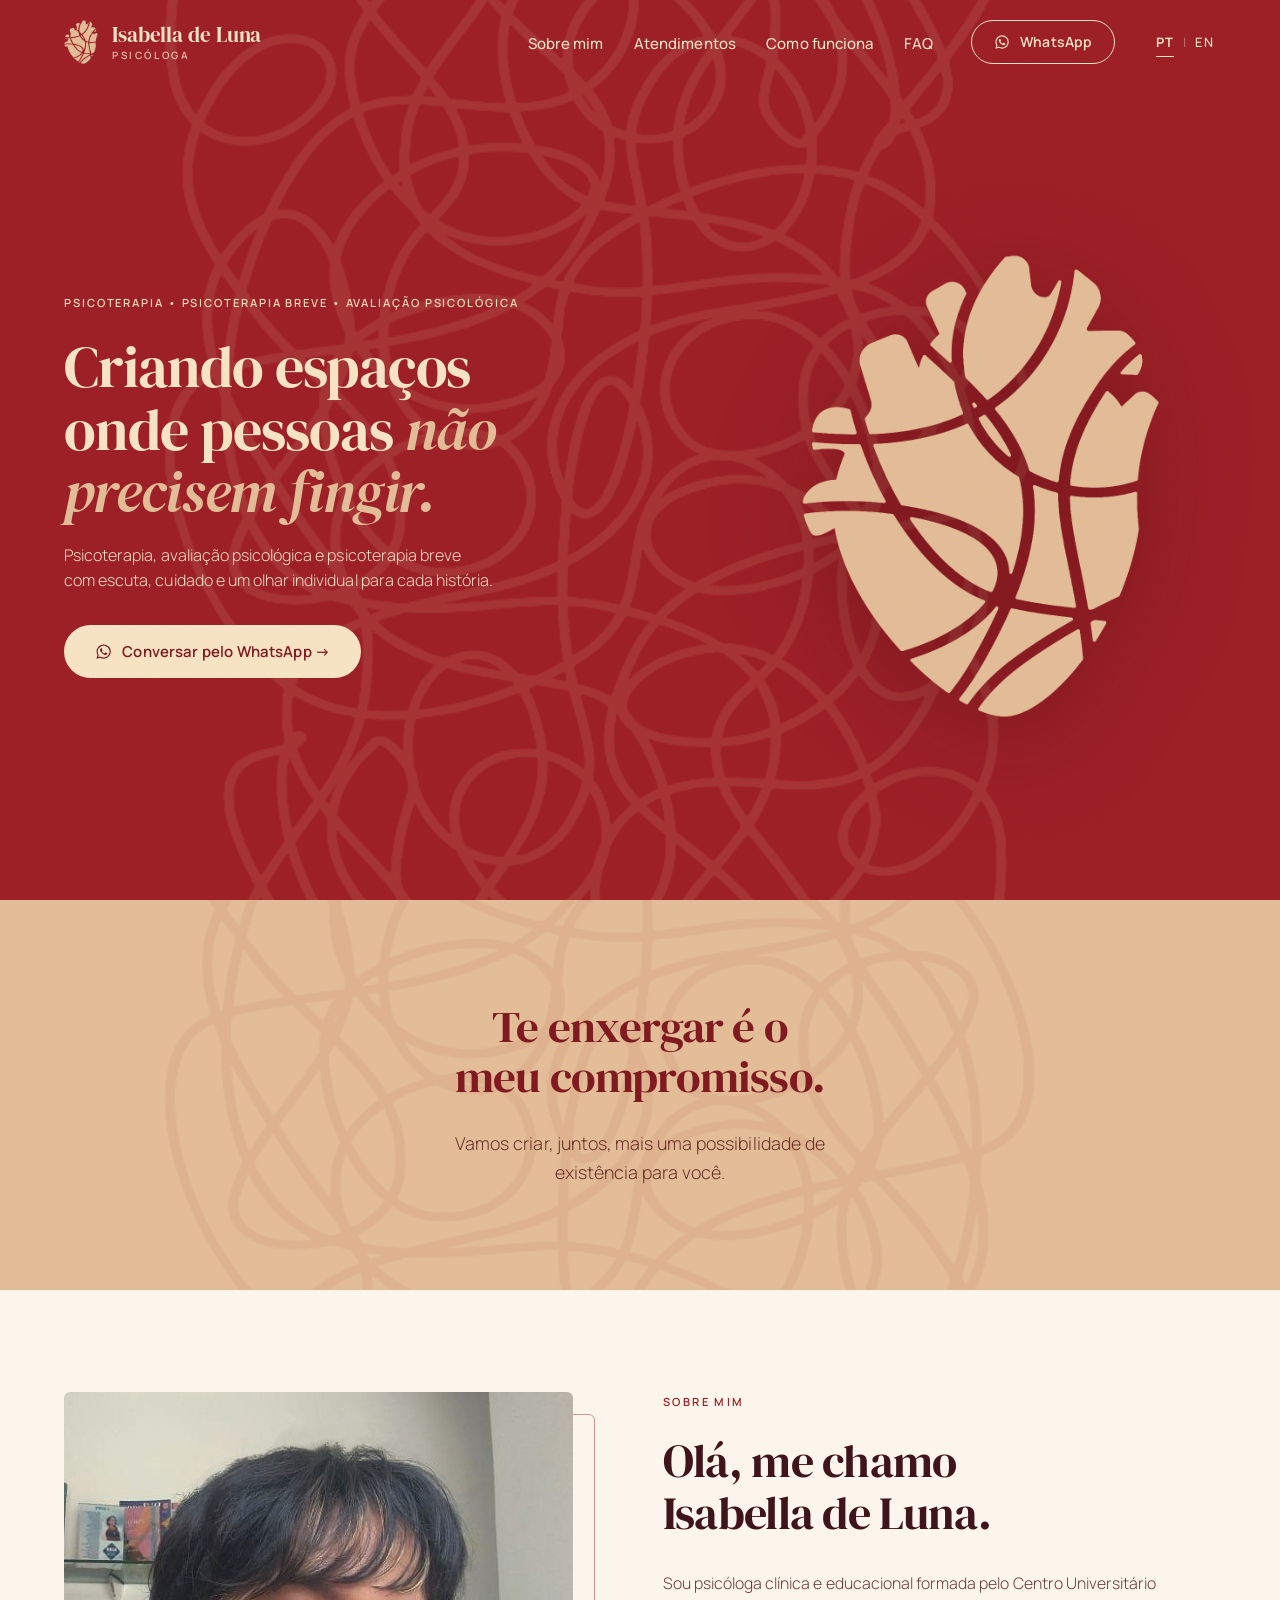
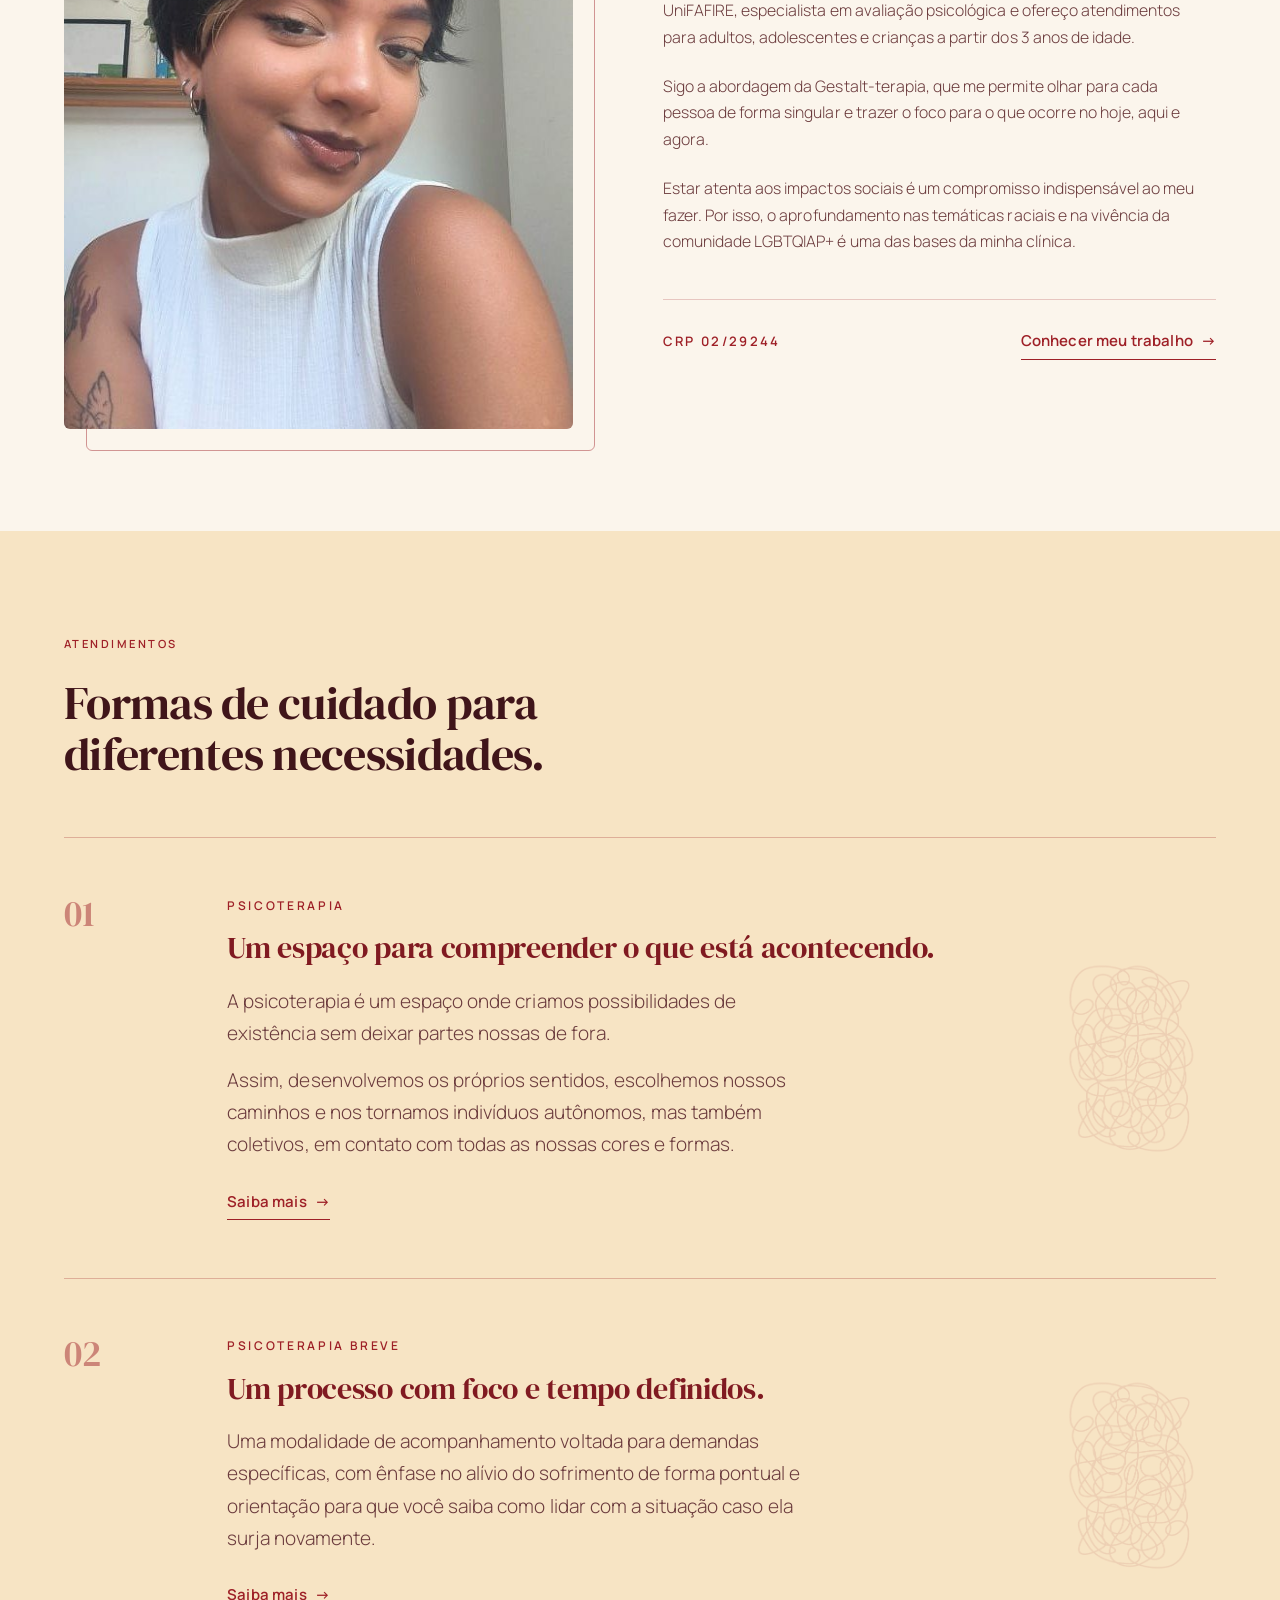
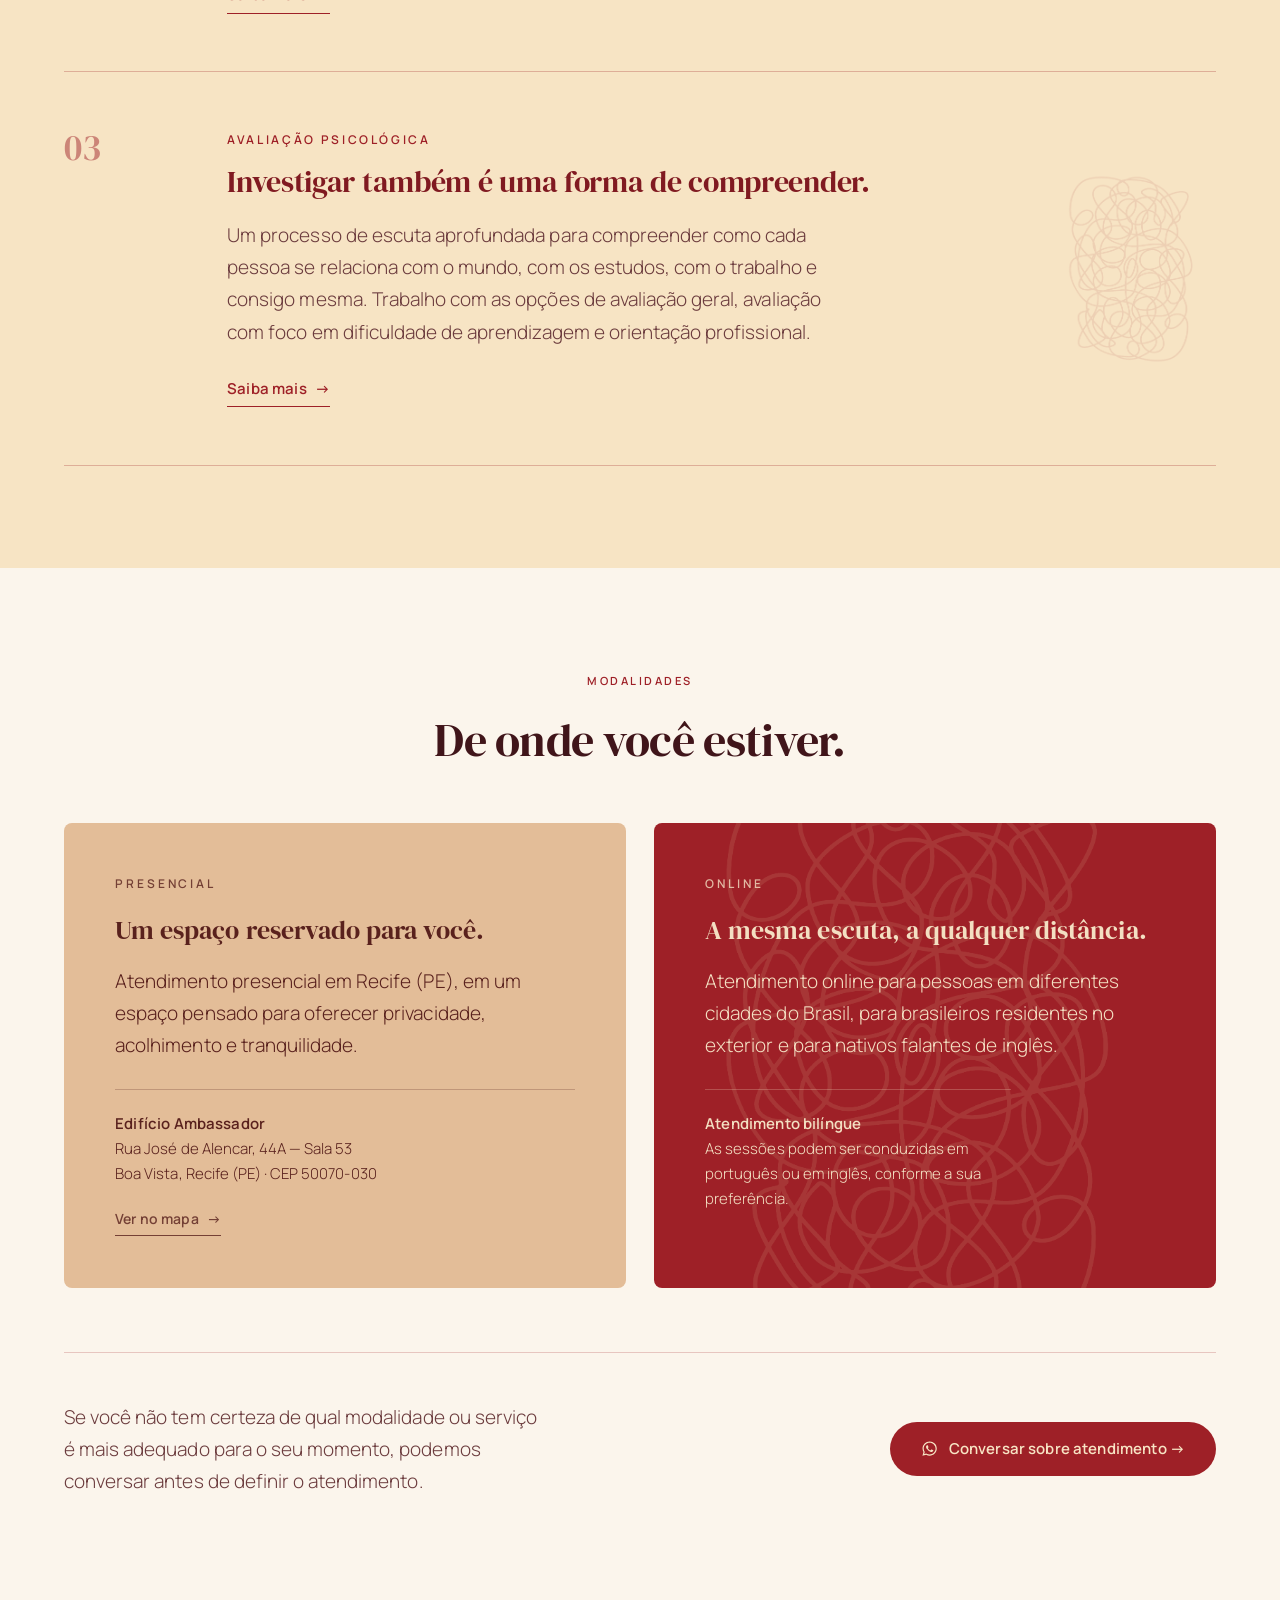
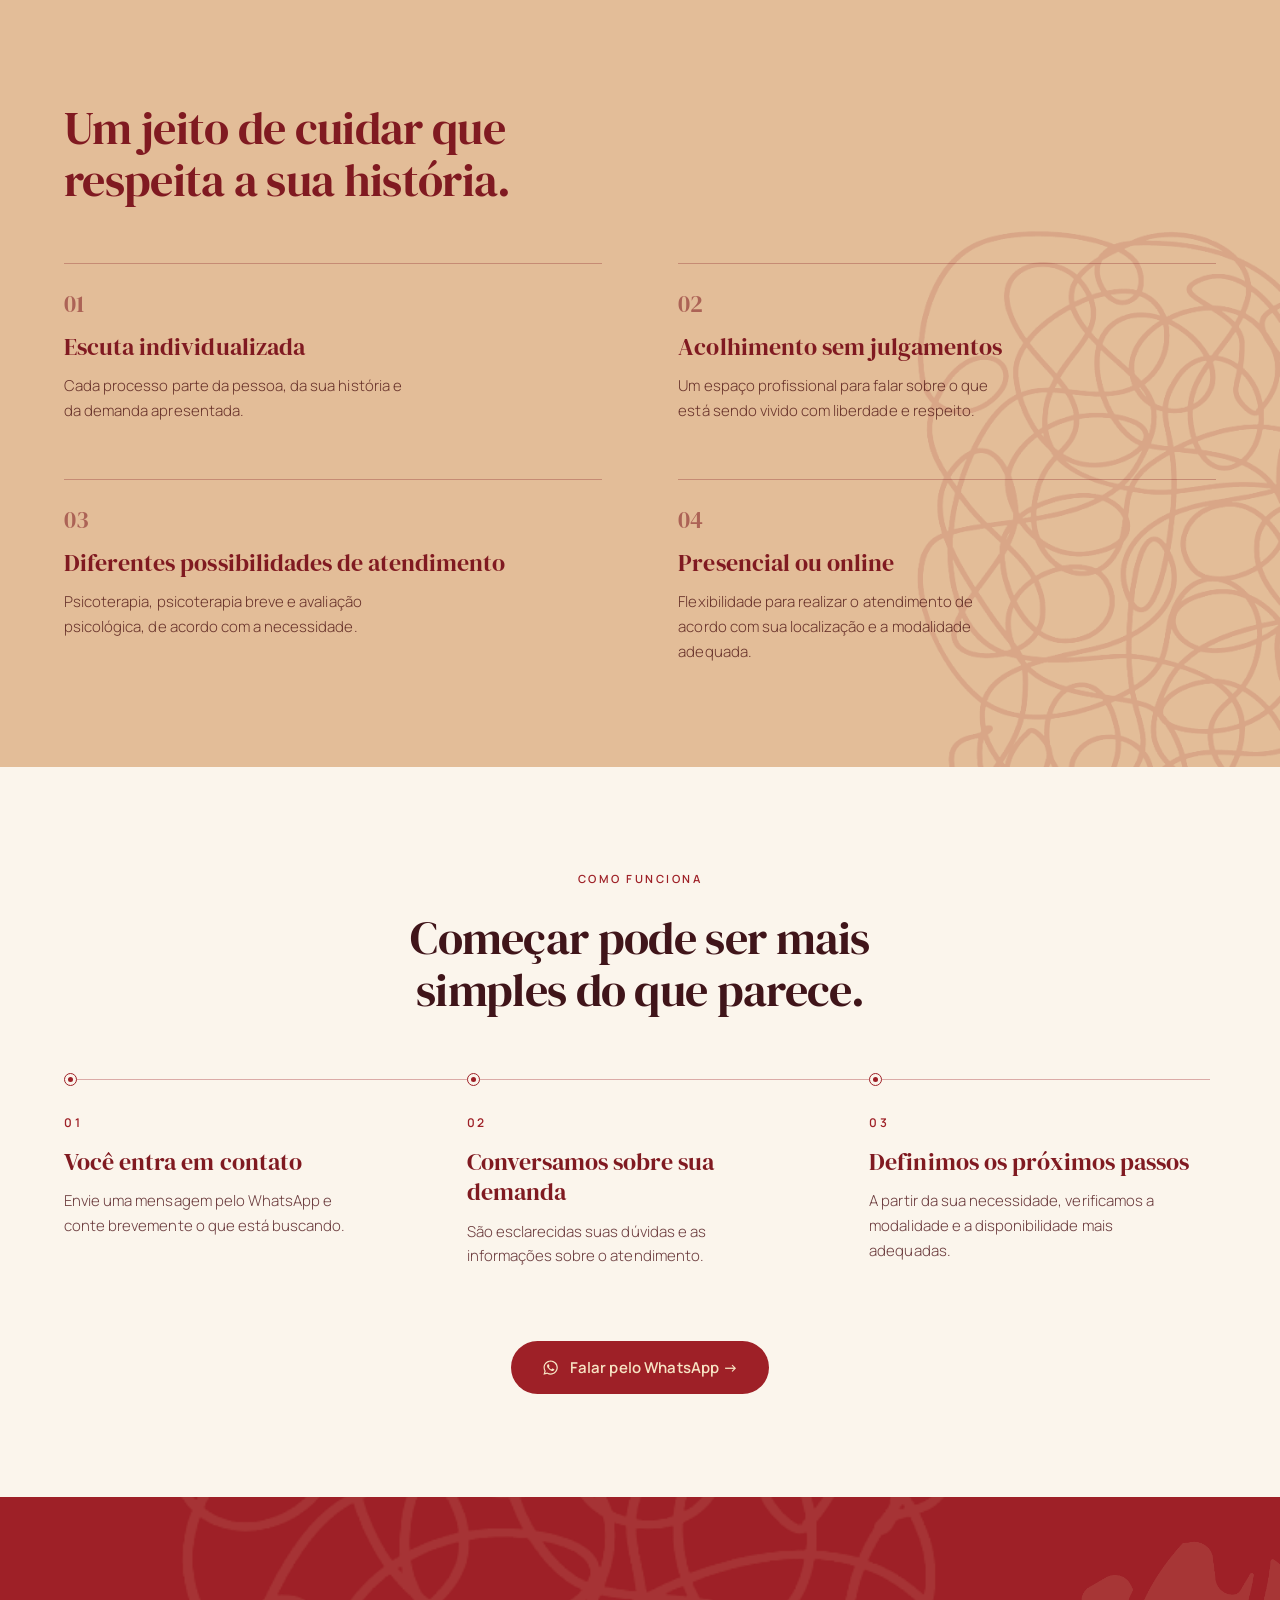
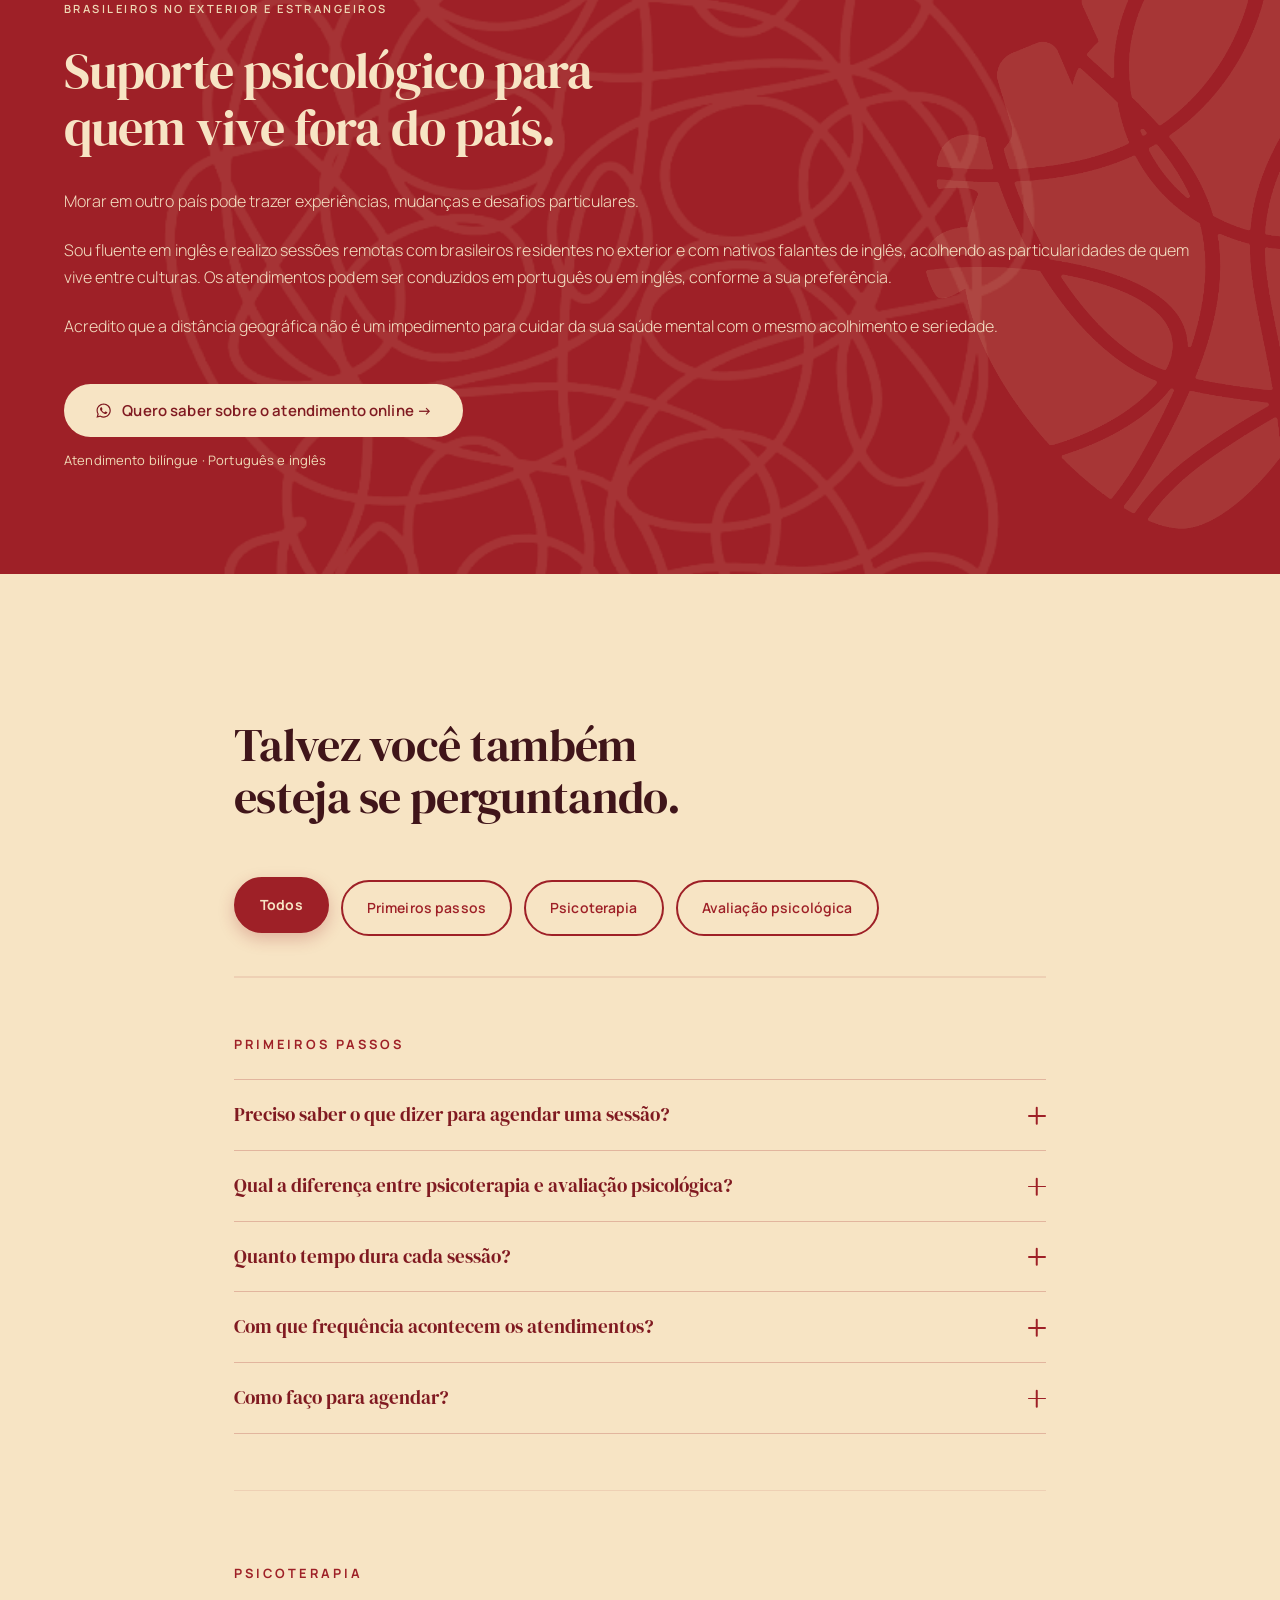
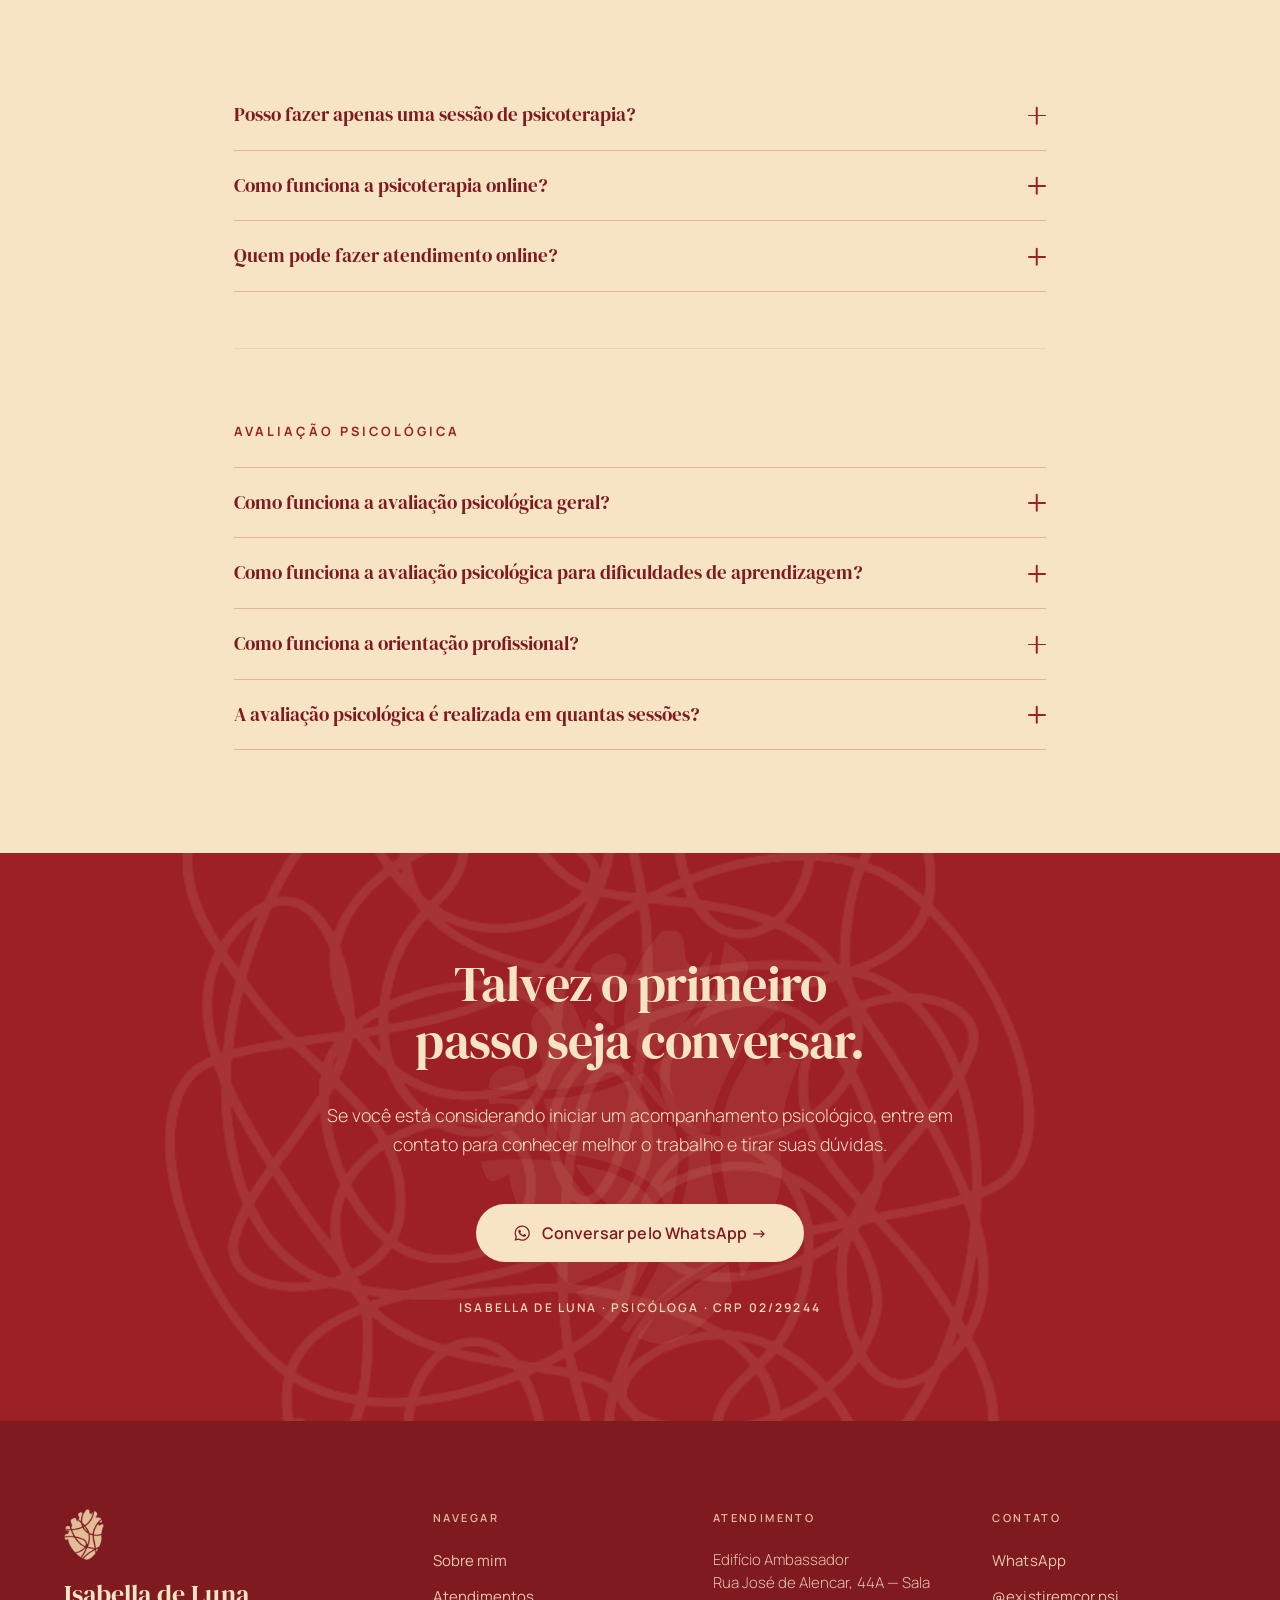
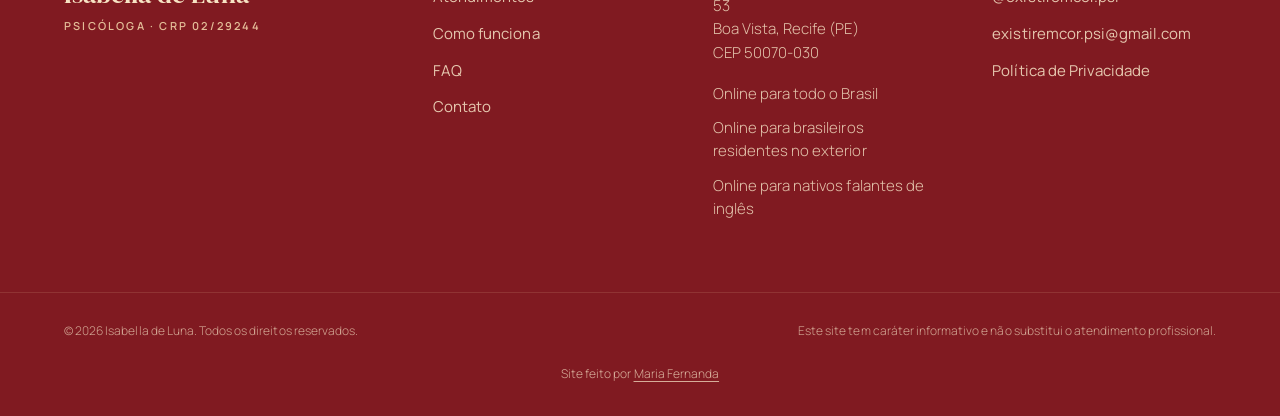
==== index.html @ b15bcefc "Adiciona o crédito de autoria no rodapé Linha discreta fechando as duas páginas, com o nome linkado " ====
<!DOCTYPE html>
<html lang="pt-BR">
<head>
<meta charset="utf-8">
<meta name="viewport" content="width=device-width, initial-scale=1, viewport-fit=cover">

<!-- Idioma salvo, aplicado antes da primeira pintura: sem isso a página
     piscaria em português para quem já escolheu inglês. O timeout é a
     rede de segurança — se o i18n.js não carregar, o conteúdo aparece
     em português em vez de a página ficar em branco. -->
<script>
(function () {
  try {
    if (localStorage.getItem("isabella-idioma") === "en") {
      document.documentElement.lang = "en";
      document.documentElement.setAttribute("data-i18n-pendente", "");
      setTimeout(function () {
        document.documentElement.removeAttribute("data-i18n-pendente");
      }, 1200);
    }
  } catch (e) {}
})();
</script>
<style>html[data-i18n-pendente] body { visibility: hidden; }</style>

<title>Isabella de Luna | Psicóloga | Psicoterapia e Avaliação Psicológica</title>
<meta name="description" content="Psicoterapia, psicoterapia breve e avaliação psicológica em Recife (PE) e online — em português e inglês — para o Brasil, para brasileiros no exterior e para estrangeiros.">
<meta name="author" content="Isabella de Luna">
<meta name="theme-color" content="#9E2027">

<meta property="og:type" content="website">
<meta property="og:locale" content="pt_BR">
<meta property="og:title" content="Isabella de Luna | Psicóloga">
<meta property="og:description" content="Um espaço para dar forma ao que você sente. Psicoterapia e avaliação psicológica em Recife (PE) e online.">
<meta property="og:image" content="assets/apple-touch-icon.png">
<meta name="twitter:card" content="summary_large_image">

<link rel="icon" href="assets/favicon.png" sizes="32x32">
<link rel="apple-touch-icon" href="assets/apple-touch-icon.png">

<link rel="preconnect" href="https://fonts.googleapis.com">
<link rel="preconnect" href="https://fonts.gstatic.com" crossorigin>
<link rel="preload" as="image" href="assets/coracao-creme.png">
<link href="https://fonts.googleapis.com/css2?family=DM+Serif+Display:ital@0;1&family=Manrope:wght@300;400;500;600;700&display=swap" rel="stylesheet">
<link rel="stylesheet" href="styles.css?v=13">

<noscript><style>
  /* Sem JavaScript: nada fica escondido. */
  .reveal { opacity: 1 !important; transform: none !important; }
  .acordeao__painel[hidden] { display: block; }
  .acordeao__icone { display: none; }
</style></noscript>

<script type="application/ld+json">
{
  "@context": "https://schema.org",
  "@type": "Psychologist",
  "name": "Isabella de Luna — Psicóloga",
  "description": "Psicoterapia, psicoterapia breve e avaliação psicológica. Atendimento presencial em Recife (PE) e online para todo o Brasil, para brasileiros residentes no exterior e para nativos falantes de inglês.",
  "image": "assets/apple-touch-icon.png",
  "telephone": "+55 81 99323-9438",
  "email": "existiremcor.psi@gmail.com",
  "sameAs": ["https://www.instagram.com/existiremcor.psi/"],
  "knowsLanguage": ["pt-BR", "en"],
  "address": {
    "@type": "PostalAddress",
    "name": "Edifício Ambassador",
    "streetAddress": "Rua José de Alencar, 44A — Sala 53",
    "addressLocality": "Recife",
    "addressRegion": "PE",
    "postalCode": "50070-030",
    "addressCountry": "BR"
  },
  "founder": {
    "@type": "Person",
    "name": "Isabella de Luna",
    "jobTitle": "Psicóloga",
    "identifier": "CRP 02/29244"
  },
  "areaServed": [
    { "@type": "City", "name": "Recife" },
    { "@type": "Country", "name": "Brasil" },
    { "@type": "Place", "name": "Atendimento online para brasileiros residentes no exterior e para estrangeiros" }
  ],
  "availableService": [
    { "@type": "Service", "name": "Psicoterapia" },
    { "@type": "Service", "name": "Psicoterapia breve" },
    { "@type": "Service", "name": "Avaliação psicológica" }
  ]
}
</script>
</head>

<body>
<a class="pular" href="#conteudo" data-i18n="geral.pular">Pular para o conteúdo</a>

<!-- ============================== CABEÇALHO ============================== -->
<header class="cabecalho" id="cabecalho">
  <div class="cabecalho__interno">

    <a class="marca" href="#topo" aria-label="Isabella de Luna, Psicóloga — ir para o início"
       data-i18n-attr="aria-label:marca.aria">
      <span class="marca__simbolo">
        <img class="marca__creme" src="assets/coracao-creme.png" alt="" width="832" height="1072">
        <img class="marca__vermelho" src="assets/coracao-vermelho.png" alt="" width="832" height="1072">
      </span>
      <span class="marca__texto">
        <span class="marca__nome">Isabella de Luna</span>
        <span class="marca__papel" data-i18n="marca.papel">Psicóloga</span>
      </span>
    </a>

    <nav class="navegacao" id="navegacao" aria-label="Navegação principal"
         data-i18n-attr="aria-label:nav.aria">
      <ul class="navegacao__lista">
        <li><a href="#sobre" data-i18n="nav.sobre">Sobre mim</a></li>
        <li><a href="#atendimentos" data-i18n="nav.atendimentos">Atendimentos</a></li>
        <li><a href="#como-funciona" data-i18n="nav.comoFunciona">Como funciona</a></li>
        <li><a href="#faq" data-i18n="nav.faq">FAQ</a></li>
      </ul>
      <a class="botao botao--zap navegacao__zap" data-wa href="#contato">
        <svg class="icone-zap" viewBox="0 0 24 24" aria-hidden="true" focusable="false"><use href="#zap"/></svg>
        WhatsApp
      </a>

      <div class="idioma" role="group" aria-label="Selecionar idioma"
           data-i18n-attr="aria-label:idioma.aria">
        <button type="button" class="idioma__opcao idioma__opcao--ativo" data-idioma="pt"
                aria-pressed="true" lang="pt-BR">PT</button>
        <span class="idioma__sep" aria-hidden="true">|</span>
        <button type="button" class="idioma__opcao" data-idioma="en"
                aria-pressed="false" lang="en">EN</button>
      </div>
    </nav>

    <button class="hamburguer" id="hamburguer" type="button" aria-expanded="false" aria-controls="navegacao" aria-label="Abrir menu">
      <span></span><span></span><span></span>
    </button>

  </div>
</header>

<main id="conteudo">

<!-- ================================= HERO ================================ -->
<section class="hero" id="topo">
  <div class="textura textura--creme" aria-hidden="true"></div>

  <div class="hero__interno">
    <div class="hero__texto">
      <p class="rotulo rotulo--trio reveal" data-i18n-html="hero.rotulo">Psicoterapia <span aria-hidden="true">•</span> Psicoterapia breve <span aria-hidden="true">•</span> Avaliação psicológica</p>

      <h1 class="hero__titulo reveal" style="--atraso:80ms" data-i18n-html="hero.titulo">
        Criando espaços onde pessoas <em>não precisem fingir.</em>
      </h1>

      <p class="hero__sub reveal" style="--atraso:160ms" data-i18n="hero.sub">
        Psicoterapia, avaliação psicológica e psicoterapia breve com escuta,
        cuidado e um olhar individual para cada história.
      </p>

      <div class="hero__acao reveal" style="--atraso:220ms">
        <a class="botao botao--claro" data-wa href="#contato">
          <svg class="icone-zap" viewBox="0 0 24 24" aria-hidden="true" focusable="false"><use href="#zap"/></svg>
          <span class="botao__texto" data-i18n-html="hero.cta">Conversar pelo WhatsApp <span class="seta" aria-hidden="true">→</span></span>
        </a>
      </div>
    </div>

    <div class="hero__arte reveal reveal--marca" style="--atraso:120ms">
      <img class="coracao coracao--hero" src="assets/coracao-creme.png"
           data-i18n-attr="alt:hero.alt"
           alt="Símbolo da marca Isabella de Luna: um coração anatômico atravessado por linhas contínuas."
           width="832" height="1072" fetchpriority="high" decoding="async">
    </div>
  </div>
</section>

<!-- =============================== CONCEITO ============================== -->
<section class="secao secao--nude conceito">
  <div class="textura textura--vermelho" aria-hidden="true"></div>
  <div class="interno interno--estreito centralizado">
    <h2 class="titulo-editorial titulo-editorial--manifesto reveal" data-i18n="conceito.titulo">
      Te enxergar é o meu compromisso.
    </h2>
    <p class="texto-grande texto-grande--centro reveal" style="--atraso:100ms" data-i18n="conceito.texto">
      Vamos criar, juntos, mais uma possibilidade de existência para você.
    </p>
  </div>
</section>

<!-- ================================ SOBRE =============================== -->
<section class="secao secao--claro sobre" id="sobre">
  <div class="interno sobre__grade">

    <figure class="foto reveal">
      <img src="assets/isabella.jpg?v=2"
           srcset="assets/isabella-small.jpg?v=2 420w, assets/isabella.jpg?v=2 525w"
           sizes="(max-width: 900px) 86vw, 38vw"
           data-i18n-attr="alt:sobre.alt"
           alt="Retrato de Isabella de Luna, psicóloga."
           width="525" height="1072" loading="lazy" decoding="async">
    </figure>

    <div class="sobre__texto">
      <p class="rotulo rotulo--escuro reveal" data-i18n="sobre.rotulo">Sobre mim</p>
      <h2 class="titulo reveal" style="--atraso:80ms" data-i18n="sobre.titulo">
        Olá, me chamo Isabella de Luna.
      </h2>

      <div class="prosa reveal" style="--atraso:140ms">
        <p data-i18n="sobre.p1">
          Sou psicóloga clínica e educacional formada pelo Centro Universitário
          UniFAFIRE, especialista em avaliação psicológica e ofereço atendimentos
          para adultos, adolescentes e crianças a partir dos 3 anos de idade.
        </p>
        <p data-i18n="sobre.p2">
          Sigo a abordagem da Gestalt-terapia, que me permite olhar para cada pessoa
          de forma singular e trazer o foco para o que ocorre no hoje, aqui e agora.
        </p>
        <p data-i18n="sobre.p3">
          Estar atenta aos impactos sociais é um compromisso indispensável ao meu
          fazer. Por isso, o aprofundamento nas temáticas raciais e na vivência da
          comunidade LGBTQIAP+ é uma das bases da minha clínica.
        </p>
      </div>

      <div class="sobre__fecho reveal" style="--atraso:180ms">
        <p class="crp">CRP 02/29244</p>
        <a class="link-seta" data-wa
           data-wa-msg="Olá, Isabella! Encontrei seu site e gostaria de conhecer melhor o seu trabalho."
           data-i18n-attr="data-wa-msg:wa.trabalho"
           data-i18n-html="sobre.cta"
           href="#contato">Conhecer meu trabalho <span class="seta" aria-hidden="true">→</span></a>
      </div>
    </div>

  </div>
</section>

<!-- =============================== SERVIÇOS ============================== -->
<section class="secao secao--creme servicos" id="atendimentos">
  <div class="interno">
    <div class="secao__cabecalho">
      <p class="rotulo rotulo--escuro reveal" data-i18n="servicos.rotulo">Atendimentos</p>
      <h2 class="titulo titulo--largo reveal" style="--atraso:80ms" data-i18n="servicos.titulo">
        Formas de cuidado para diferentes necessidades.
      </h2>
    </div>

    <div class="servicos__lista">

      <article class="servico reveal">
        <p class="servico__num" aria-hidden="true">01</p>
        <div class="servico__corpo">
          <p class="servico__categoria" data-i18n="servico1.categoria">Psicoterapia</p>
          <h3 class="servico__titulo" data-i18n="servico1.titulo">Um espaço para compreender o que está acontecendo.</h3>
          <p class="servico__texto" data-i18n="servico1.p1">
            A psicoterapia é um espaço onde criamos possibilidades de existência
            sem deixar partes nossas de fora.
          </p>
          <p class="servico__texto" data-i18n="servico1.p2">
            Assim, desenvolvemos os próprios sentidos, escolhemos nossos caminhos e
            nos tornamos indivíduos autônomos, mas também coletivos, em contato com
            todas as nossas cores e formas.
          </p>
          <a class="link-seta" data-wa
             data-wa-msg="Olá, Isabella! Encontrei seu site e gostaria de saber mais sobre a psicoterapia."
             data-i18n-attr="data-wa-msg:wa.psicoterapia"
             data-i18n-html="servicos.saibaMais"
             href="#contato">Saiba mais <span class="seta" aria-hidden="true">→</span></a>
        </div>
        <span class="servico__linha" aria-hidden="true"></span>
      </article>

      <article class="servico reveal">
        <p class="servico__num" aria-hidden="true">02</p>
        <div class="servico__corpo">
          <p class="servico__categoria" data-i18n="servico2.categoria">Psicoterapia breve</p>
          <h3 class="servico__titulo" data-i18n="servico2.titulo">Um processo com foco e tempo definidos.</h3>
          <p class="servico__texto" data-i18n="servico2.p1">
            Uma modalidade de acompanhamento voltada para demandas específicas, com
            ênfase no alívio do sofrimento de forma pontual e orientação para que
            você saiba como lidar com a situação caso ela surja novamente.
          </p>
          <a class="link-seta" data-wa
             data-wa-msg="Olá, Isabella! Encontrei seu site e gostaria de saber mais sobre a psicoterapia breve."
             data-i18n-attr="data-wa-msg:wa.breve"
             data-i18n-html="servicos.saibaMais"
             href="#contato">Saiba mais <span class="seta" aria-hidden="true">→</span></a>
        </div>
        <span class="servico__linha" aria-hidden="true"></span>
      </article>

      <article class="servico reveal">
        <p class="servico__num" aria-hidden="true">03</p>
        <div class="servico__corpo">
          <p class="servico__categoria" data-i18n="servico3.categoria">Avaliação psicológica</p>
          <h3 class="servico__titulo" data-i18n="servico3.titulo">Investigar também é uma forma de compreender.</h3>
          <p class="servico__texto" data-i18n="servico3.p1">
            Um processo de escuta aprofundada para compreender como cada pessoa se
            relaciona com o mundo, com os estudos, com o trabalho e consigo mesma.
            Trabalho com as opções de avaliação geral, avaliação com foco em
            dificuldade de aprendizagem e orientação profissional.
          </p>
          <a class="link-seta" data-wa
             data-wa-msg="Olá, Isabella! Encontrei seu site e gostaria de saber mais sobre a avaliação psicológica."
             data-i18n-attr="data-wa-msg:wa.avaliacao"
             data-i18n-html="servicos.saibaMais"
             href="#contato">Saiba mais <span class="seta" aria-hidden="true">→</span></a>
        </div>
        <span class="servico__linha" aria-hidden="true"></span>
      </article>

    </div>
  </div>
</section>

<!-- ========================= PRESENCIAL E ONLINE ========================= -->
<section class="secao secao--claro modalidades" id="modalidades">
  <div class="interno">
    <div class="secao__cabecalho secao__cabecalho--centro">
      <p class="rotulo rotulo--escuro reveal" data-i18n="modalidades.rotulo">Modalidades</p>
      <h2 class="titulo reveal" style="--atraso:80ms" data-i18n="modalidades.titulo">De onde você estiver.</h2>
    </div>

    <div class="modalidades__grade">
      <article class="modalidade modalidade--presencial reveal">
        <p class="modalidade__rotulo" data-i18n="presencial.rotulo">Presencial</p>
        <h3 class="modalidade__titulo" data-i18n="presencial.titulo">Um espaço reservado para você.</h3>
        <p data-i18n="presencial.texto">
          Atendimento presencial em Recife (PE), em um espaço
          pensado para oferecer privacidade, acolhimento e tranquilidade.
        </p>

        <address class="endereco" data-i18n-html="presencial.endereco">
          <span class="endereco__predio">Edifício Ambassador</span>
          Rua José de Alencar, 44A &mdash; Sala 53<br>
          Boa Vista, Recife (PE) &middot; CEP 50070-030
        </address>

        <a class="link-seta link-seta--sutil" href="https://www.google.com/maps/search/?api=1&query=Edif%C3%ADcio%20Ambassador%2C%20Rua%20Jos%C3%A9%20de%20Alencar%2C%2044A%2C%20Boa%20Vista%2C%20Recife%20-%20PE%2C%2050070-030"
           target="_blank" rel="noopener noreferrer"
           data-i18n-html="presencial.mapa">Ver no mapa <span class="seta" aria-hidden="true">→</span></a>
      </article>

      <article class="modalidade modalidade--online reveal" style="--atraso:100ms">
        <div class="textura textura--creme" aria-hidden="true"></div>
        <p class="modalidade__rotulo" data-i18n="online.rotulo">Online</p>
        <h3 class="modalidade__titulo" data-i18n="online.titulo">A mesma escuta, a qualquer distância.</h3>
        <p data-i18n="online.texto">
          Atendimento online para pessoas em diferentes cidades do Brasil, para
          brasileiros residentes no exterior e para nativos falantes de inglês.
        </p>

        <div class="detalhe">
          <span class="detalhe__titulo" data-i18n="online.detalheTitulo">Atendimento bilíngue</span>
          <span data-i18n="online.detalheTexto">As sessões podem ser conduzidas em português ou em inglês,
          conforme a sua preferência.</span>
        </div>
      </article>
    </div>

    <div class="modalidades__rodape reveal">
      <p class="texto-medio" data-i18n="modalidades.fecho">
        Se você não tem certeza de qual modalidade ou serviço é mais adequado para
        o seu momento, podemos conversar antes de definir o atendimento.
      </p>
      <a class="botao botao--escuro" data-wa
         data-wa-msg="Olá, Isabella! Encontrei seu site e gostaria de conversar sobre as modalidades de atendimento."
         data-i18n-attr="data-wa-msg:wa.modalidades"
         href="#contato">
        <svg class="icone-zap" viewBox="0 0 24 24" aria-hidden="true" focusable="false"><use href="#zap"/></svg>
        <span class="botao__texto" data-i18n-html="modalidades.cta">Conversar sobre atendimento <span class="seta" aria-hidden="true">→</span></span>
      </a>
    </div>
  </div>
</section>

<!-- ============================= DIFERENCIAIS ============================ -->
<section class="secao secao--nude diferenciais">
  <div class="textura textura--vermelho textura--canto" aria-hidden="true"></div>
  <div class="interno">
    <div class="secao__cabecalho">
      <h2 class="titulo titulo--largo reveal" data-i18n="diferenciais.titulo">Um jeito de cuidar que respeita a sua história.</h2>
    </div>

    <ol class="diferenciais__lista">
      <li class="diferencial reveal">
        <p class="diferencial__num" aria-hidden="true">01</p>
        <h3 class="diferencial__titulo" data-i18n="dif1.titulo">Escuta individualizada</h3>
        <p data-i18n="dif1.texto">Cada processo parte da pessoa, da sua história e da demanda apresentada.</p>
      </li>
      <li class="diferencial reveal" style="--atraso:80ms">
        <p class="diferencial__num" aria-hidden="true">02</p>
        <h3 class="diferencial__titulo" data-i18n="dif2.titulo">Acolhimento sem julgamentos</h3>
        <p data-i18n="dif2.texto">Um espaço profissional para falar sobre o que está sendo vivido com liberdade e respeito.</p>
      </li>
      <li class="diferencial reveal" style="--atraso:160ms">
        <p class="diferencial__num" aria-hidden="true">03</p>
        <h3 class="diferencial__titulo" data-i18n="dif3.titulo">Diferentes possibilidades de atendimento</h3>
        <p data-i18n="dif3.texto">Psicoterapia, psicoterapia breve e avaliação psicológica, de acordo com a necessidade.</p>
      </li>
      <li class="diferencial reveal" style="--atraso:240ms">
        <p class="diferencial__num" aria-hidden="true">04</p>
        <h3 class="diferencial__titulo" data-i18n="dif4.titulo">Presencial ou online</h3>
        <p data-i18n="dif4.texto">Flexibilidade para realizar o atendimento de acordo com sua localização e a modalidade adequada.</p>
      </li>
    </ol>
  </div>
</section>

<!-- ============================ COMO FUNCIONA =========================== -->
<section class="secao secao--claro etapas" id="como-funciona">
  <div class="interno">
    <div class="secao__cabecalho secao__cabecalho--centro">
      <p class="rotulo rotulo--escuro reveal" data-i18n="etapas.rotulo">Como funciona</p>
      <h2 class="titulo reveal" style="--atraso:80ms" data-i18n="etapas.titulo">Começar pode ser mais simples do que parece.</h2>
    </div>

    <ol class="etapas__lista">
      <li class="etapa reveal">
        <span class="etapa__ponto" aria-hidden="true"></span>
        <p class="etapa__num" aria-hidden="true">01</p>
        <h3 class="etapa__titulo" data-i18n="etapa1.titulo">Você entra em contato</h3>
        <p data-i18n="etapa1.texto">Envie uma mensagem pelo WhatsApp e conte brevemente o que está buscando.</p>
      </li>
      <li class="etapa reveal" style="--atraso:120ms">
        <span class="etapa__ponto" aria-hidden="true"></span>
        <p class="etapa__num" aria-hidden="true">02</p>
        <h3 class="etapa__titulo" data-i18n="etapa2.titulo">Conversamos sobre sua demanda</h3>
        <p data-i18n="etapa2.texto">São esclarecidas suas dúvidas e as informações sobre o atendimento.</p>
      </li>
      <li class="etapa reveal" style="--atraso:240ms">
        <span class="etapa__ponto" aria-hidden="true"></span>
        <p class="etapa__num" aria-hidden="true">03</p>
        <h3 class="etapa__titulo" data-i18n="etapa3.titulo">Definimos os próximos passos</h3>
        <p data-i18n="etapa3.texto">A partir da sua necessidade, verificamos a modalidade e a disponibilidade mais adequadas.</p>
      </li>
    </ol>

    <div class="centralizado reveal">
      <a class="botao botao--escuro" data-wa href="#contato">
        <svg class="icone-zap" viewBox="0 0 24 24" aria-hidden="true" focusable="false"><use href="#zap"/></svg>
        <span class="botao__texto" data-i18n-html="etapas.cta">Falar pelo WhatsApp <span class="seta" aria-hidden="true">→</span></span>
      </a>
    </div>
  </div>
</section>

<!-- =============================== EXTERIOR ============================= -->
<section class="secao secao--vermelho exterior" id="exterior">
  <div class="textura textura--creme" aria-hidden="true"></div>
  <img class="coracao coracao--fundo" src="assets/coracao-creme.png" alt="" width="832" height="1072" loading="lazy" decoding="async">

  <div class="interno">
    <p class="rotulo reveal" data-i18n="exterior.rotulo">Brasileiros no exterior e estrangeiros</p>
    <h2 class="titulo-editorial reveal" style="--atraso:80ms" data-i18n="exterior.titulo">
      Suporte psicológico para quem vive fora do país.
    </h2>
    <div class="prosa prosa--clara reveal" style="--atraso:140ms">
      <p data-i18n="exterior.p1">Morar em outro país pode trazer experiências, mudanças e desafios particulares.</p>
      <p data-i18n="exterior.p2">
        Sou fluente em inglês e realizo sessões remotas com brasileiros residentes
        no exterior e com nativos falantes de inglês, acolhendo as particularidades
        de quem vive entre culturas. Os atendimentos podem ser conduzidos em
        português ou em inglês, conforme a sua preferência.
      </p>
      <p data-i18n="exterior.p3">
        Acredito que a distância geográfica não é um impedimento para cuidar
        da sua saúde mental com o mesmo acolhimento e seriedade.
      </p>
    </div>
    <a class="botao botao--claro reveal" style="--atraso:200ms" data-wa
       data-wa-msg="Olá, Isabella! Encontrei seu site. Moro fora do Brasil e gostaria de saber sobre o atendimento online."
       data-i18n-attr="data-wa-msg:wa.exterior"
       href="#contato">
      <svg class="icone-zap" viewBox="0 0 24 24" aria-hidden="true" focusable="false"><use href="#zap"/></svg>
      <span class="botao__texto" data-i18n-html="exterior.cta">Quero saber sobre o atendimento online <span class="seta" aria-hidden="true">→</span></span>
    </a>
    <p class="microcopy reveal" style="--atraso:240ms" data-i18n-html="exterior.microcopy">
      Atendimento bilíngue <span aria-hidden="true">·</span> Português e inglês
    </p>
  </div>
</section>

<!-- ================================= FAQ ================================ -->
<section class="secao secao--creme faq" id="faq">
  <div class="interno interno--medio">
    <div class="secao__cabecalho">
      <p class="rotulo rotulo--escuro reveal" data-i18n="faq.rotulo">Dúvidas frequentes</p>
      <h2 class="titulo reveal" style="--atraso:80ms" data-i18n="faq.titulo">Talvez você também esteja se perguntando.</h2>
    </div>

    <div class="faq__filtros" role="group" aria-label="Filtrar perguntas por categoria"
         data-i18n-attr="aria-label:faq.filtroAria">
      <button type="button" class="faq__filtro faq__filtro--ativo" data-categoria="todos" aria-pressed="true" data-i18n="faq.filtroTodos">Todos</button>
      <button type="button" class="faq__filtro" data-categoria="primeiros-passos" aria-pressed="false" data-i18n="faq.grupo1">Primeiros passos</button>
      <button type="button" class="faq__filtro" data-categoria="psicoterapia" aria-pressed="false" data-i18n="faq.grupo2">Psicoterapia</button>
      <button type="button" class="faq__filtro" data-categoria="avaliacao-psicologica" aria-pressed="false" data-i18n="faq.grupo3">Avaliação psicológica</button>
    </div>

    <div class="acordeao">

      <div class="acordeao__grupo" data-categoria="primeiros-passos">
        <h3 class="acordeao__rotulo reveal" data-i18n="faq.grupo1">Primeiros passos</h3>
        <div class="acordeao__lista">

          <div class="acordeao__item reveal">
            <h4 class="acordeao__cabecalho"><button class="acordeao__gatilho" type="button" aria-expanded="false" aria-controls="faq-1" id="faq-1-btn">
              <span data-i18n="faq.q1">Preciso saber o que dizer para agendar uma sessão?</span>
              <span class="acordeao__icone" aria-hidden="true"></span>
            </button></h4>
            <div class="acordeao__painel" id="faq-1" role="region" aria-labelledby="faq-1-btn" hidden>
              <p data-i18n="faq.a1">Não! Na psicoterapia existem muitas possibilidades de como conduzir uma sessão eficaz mesmo que você não saiba ao certo por onde começar.</p>
            </div>
          </div>

          <div class="acordeao__item reveal">
            <h4 class="acordeao__cabecalho"><button class="acordeao__gatilho" type="button" aria-expanded="false" aria-controls="faq-2" id="faq-2-btn">
              <span data-i18n="faq.q2">Qual a diferença entre psicoterapia e avaliação psicológica?</span>
              <span class="acordeao__icone" aria-hidden="true"></span>
            </button></h4>
            <div class="acordeao__painel" id="faq-2" role="region" aria-labelledby="faq-2-btn" hidden>
              <p data-i18n="faq.a2">A avaliação psicológica tem um número de sessões definido e o objetivo de chegar a um possível diagnóstico. A psicoterapia não tem prazo fixo e tem como foco autoconhecimento, desenvolvimento pessoal e melhora na qualidade de vida do paciente.</p>
            </div>
          </div>

          <div class="acordeao__item reveal">
            <h4 class="acordeao__cabecalho"><button class="acordeao__gatilho" type="button" aria-expanded="false" aria-controls="faq-3" id="faq-3-btn">
              <span data-i18n="faq.q3">Quanto tempo dura cada sessão?</span>
              <span class="acordeao__icone" aria-hidden="true"></span>
            </button></h4>
            <div class="acordeao__painel" id="faq-3" role="region" aria-labelledby="faq-3-btn" hidden>
              <p data-i18n="faq.a3">As sessões têm duração aproximada de 45 minutos.</p>
            </div>
          </div>

          <div class="acordeao__item reveal">
            <h4 class="acordeao__cabecalho"><button class="acordeao__gatilho" type="button" aria-expanded="false" aria-controls="faq-4" id="faq-4-btn">
              <span data-i18n="faq.q4">Com que frequência acontecem os atendimentos?</span>
              <span class="acordeao__icone" aria-hidden="true"></span>
            </button></h4>
            <div class="acordeao__painel" id="faq-4" role="region" aria-labelledby="faq-4-btn" hidden>
              <p data-i18n="faq.a4">A frequência é definida considerando a demanda, os objetivos do acompanhamento e a avaliação profissional.</p>
            </div>
          </div>

          <div class="acordeao__item reveal">
            <h4 class="acordeao__cabecalho"><button class="acordeao__gatilho" type="button" aria-expanded="false" aria-controls="faq-5" id="faq-5-btn">
              <span data-i18n="faq.q5">Como faço para agendar?</span>
              <span class="acordeao__icone" aria-hidden="true"></span>
            </button></h4>
            <div class="acordeao__painel" id="faq-5" role="region" aria-labelledby="faq-5-btn" hidden>
              <p data-i18n="faq.a5">Clique no botão de WhatsApp e envie uma mensagem. Você receberá as informações sobre disponibilidade, modalidade e próximos passos.</p>
            </div>
          </div>

        </div>
      </div>

      <div class="acordeao__grupo" data-categoria="psicoterapia">
        <h3 class="acordeao__rotulo reveal" data-i18n="faq.grupo2">Psicoterapia</h3>
        <div class="acordeao__lista">

          <div class="acordeao__item reveal">
            <h4 class="acordeao__cabecalho"><button class="acordeao__gatilho" type="button" aria-expanded="false" aria-controls="faq-6" id="faq-6-btn">
              <span data-i18n="faq.q6">Como funciona a psicoterapia breve?</span>
              <span class="acordeao__icone" aria-hidden="true"></span>
            </button></h4>
            <div class="acordeao__painel" id="faq-6" role="region" aria-labelledby="faq-6-btn" hidden>
              <p data-i18n="faq.a6a">Diferente do acompanhamento tradicional, ela parte de uma queixa específica e trabalha para que você possa compreendê-la, ressignificá-la e encontrar novos caminhos.</p>
              <p data-i18n="faq.a6b">O serviço pode ser contratado como uma porta de entrada para quem se encontra com alguma dificuldade de engajar na psicoterapia no momento, mas deseja um suporte qualificado.</p>
            </div>
          </div>

          <div class="acordeao__item reveal">
            <h4 class="acordeao__cabecalho"><button class="acordeao__gatilho" type="button" aria-expanded="false" aria-controls="faq-7" id="faq-7-btn">
              <span data-i18n="faq.q7">Posso fazer apenas uma sessão de psicoterapia?</span>
              <span class="acordeao__icone" aria-hidden="true"></span>
            </button></h4>
            <div class="acordeao__painel" id="faq-7" role="region" aria-labelledby="faq-7-btn" hidden>
              <p data-i18n="faq.a7">Na modalidade de psicoterapia breve ofereço também a possibilidade de sessão única: um espaço de escuta imediata para momentos em que você precisa de um acolhimento rápido, sem compromisso de continuidade, como um plantão psicológico com a mesma profundidade, seriedade, escuta e compromisso ético que guiam minha prática.</p>
            </div>
          </div>

          <div class="acordeao__item reveal">
            <h4 class="acordeao__cabecalho"><button class="acordeao__gatilho" type="button" aria-expanded="false" aria-controls="faq-8" id="faq-8-btn">
              <span data-i18n="faq.q8">Como funciona a psicoterapia online?</span>
              <span class="acordeao__icone" aria-hidden="true"></span>
            </button></h4>
            <div class="acordeao__painel" id="faq-8" role="region" aria-labelledby="faq-8-btn" hidden>
              <p data-i18n="faq.a8">O atendimento online é realizado por videochamada e pode ser uma alternativa para pessoas que estão em diferentes cidades do Brasil, para brasileiros residentes no exterior e para estrangeiros, observadas as condições aplicáveis à modalidade.</p>
            </div>
          </div>

          <div class="acordeao__item reveal">
            <h4 class="acordeao__cabecalho"><button class="acordeao__gatilho" type="button" aria-expanded="false" aria-controls="faq-9" id="faq-9-btn">
              <span data-i18n="faq.q9">Quem pode fazer atendimento online?</span>
              <span class="acordeao__icone" aria-hidden="true"></span>
            </button></h4>
            <div class="acordeao__painel" id="faq-9" role="region" aria-labelledby="faq-9-btn" hidden>
              <p data-i18n="faq.a9">Há atendimento online para brasileiros residentes no exterior e para nativos falantes de inglês. Entre em contato para verificar as condições de atendimento para sua localização.</p>
            </div>
          </div>

        </div>
      </div>

      <div class="acordeao__grupo" data-categoria="avaliacao-psicologica">
        <h3 class="acordeao__rotulo reveal" data-i18n="faq.grupo3">Avaliação psicológica</h3>
        <div class="acordeao__lista">

          <div class="acordeao__item reveal">
            <h4 class="acordeao__cabecalho"><button class="acordeao__gatilho" type="button" aria-expanded="false" aria-controls="faq-10" id="faq-10-btn">
              <span data-i18n="faq.q10">Como funciona a avaliação psicológica geral?</span>
              <span class="acordeao__icone" aria-hidden="true"></span>
            </button></h4>
            <div class="acordeao__painel" id="faq-10" role="region" aria-labelledby="faq-10-btn" hidden>
              <p data-i18n="faq.a10a">Parte de uma investigação de aspectos emocionais, cognitivos e relacionais — seja como parte de um processo terapêutico ou para esclarecimento diagnóstico. O processo inclui entrevistas, observação e, quando necessário, a aplicação de instrumentos disponíveis dentro da minha formação.</p>
              <p data-i18n="faq.a10b">Após a análise, entrego um documento com considerações e encaminhamentos, sempre de forma ética, transparente e em conformidade com a Resolução CFP nº 09/2018.</p>
            </div>
          </div>

          <div class="acordeao__item reveal">
            <h4 class="acordeao__cabecalho"><button class="acordeao__gatilho" type="button" aria-expanded="false" aria-controls="faq-11" id="faq-11-btn">
              <span data-i18n="faq.q11">Como funciona a avaliação psicológica para dificuldades de aprendizagem?</span>
              <span class="acordeao__icone" aria-hidden="true"></span>
            </button></h4>
            <div class="acordeao__painel" id="faq-11" role="region" aria-labelledby="faq-11-btn" hidden>
              <p data-i18n="faq.a11">Atendo crianças e adolescentes encaminhados pela escola ou pela família, compreendendo o jeito único de aprender e identificando barreiras e potencialidades para auxiliar na construção de estratégias pedagógicas e emocionais.</p>
            </div>
          </div>

          <div class="acordeao__item reveal">
            <h4 class="acordeao__cabecalho"><button class="acordeao__gatilho" type="button" aria-expanded="false" aria-controls="faq-12" id="faq-12-btn">
              <span data-i18n="faq.q12">Como funciona a orientação profissional?</span>
              <span class="acordeao__icone" aria-hidden="true"></span>
            </button></h4>
            <div class="acordeao__painel" id="faq-12" role="region" aria-labelledby="faq-12-btn" hidden>
              <p data-i18n="faq.a12">Essa modalidade é oferecida para jovens e adultos em dúvida sobre qual caminho seguir, ajudando a iluminar interesses, habilidades e valores pessoais.</p>
            </div>
          </div>

          <div class="acordeao__item reveal">
            <h4 class="acordeao__cabecalho"><button class="acordeao__gatilho" type="button" aria-expanded="false" aria-controls="faq-13" id="faq-13-btn">
              <span data-i18n="faq.q13">A avaliação psicológica é realizada em quantas sessões?</span>
              <span class="acordeao__icone" aria-hidden="true"></span>
            </button></h4>
            <div class="acordeao__painel" id="faq-13" role="region" aria-labelledby="faq-13-btn" hidden>
              <p data-i18n="faq.a13">A duração varia conforme a finalidade e as características de cada avaliação. No primeiro contato, é possível explicar como funciona o processo específico que você procura.</p>
            </div>
          </div>

        </div>
      </div>

    </div>
  </div>
</section>

<!-- =============================== CTA FINAL ============================ -->
<section class="secao secao--vermelho final" id="contato">
  <div class="textura textura--creme" aria-hidden="true"></div>
  <img class="coracao coracao--fundo coracao--centro" src="assets/coracao-creme.png" alt="" width="832" height="1072" loading="lazy" decoding="async">

  <div class="interno centralizado">
    <h2 class="titulo-editorial reveal" data-i18n="final.titulo">Talvez o primeiro passo seja conversar.</h2>
    <p class="texto-grande texto-grande--claro reveal" style="--atraso:100ms" data-i18n="final.texto">
      Se você está considerando iniciar um acompanhamento psicológico, entre em
      contato para conhecer melhor o trabalho e tirar suas dúvidas.
    </p>
    <a class="botao botao--claro botao--grande reveal" style="--atraso:180ms" data-wa href="#contato">
      <svg class="icone-zap" viewBox="0 0 24 24" aria-hidden="true" focusable="false"><use href="#zap"/></svg>
      <span class="botao__texto" data-i18n-html="final.cta">Conversar pelo WhatsApp <span class="seta" aria-hidden="true">→</span></span>
    </a>
    <p class="assinatura reveal" style="--atraso:240ms" data-i18n-html="final.assinatura">
      Isabella de Luna <span aria-hidden="true">·</span> Psicóloga
      <span aria-hidden="true">·</span> CRP 02/29244
    </p>
  </div>
</section>

</main>

<!-- ================================ RODAPÉ ============================== -->
<footer class="rodape">
  <div class="interno rodape__grade">

    <div class="rodape__marca">
      <img class="rodape__simbolo" src="assets/coracao-creme.png" alt="" width="832" height="1072" loading="lazy" decoding="async">
      <p class="rodape__nome">Isabella de Luna</p>
      <p class="rodape__papel" data-i18n-html="rodape.papel">Psicóloga <span aria-hidden="true">·</span> CRP 02/29244</p>
    </div>

    <nav class="rodape__bloco" aria-label="Navegação do rodapé"
         data-i18n-attr="aria-label:rodape.aria">
      <h2 class="rodape__titulo" data-i18n="rodape.navegar">Navegar</h2>
      <ul>
        <li><a href="#sobre" data-i18n="nav.sobre">Sobre mim</a></li>
        <li><a href="#atendimentos" data-i18n="nav.atendimentos">Atendimentos</a></li>
        <li><a href="#como-funciona" data-i18n="nav.comoFunciona">Como funciona</a></li>
        <li><a href="#faq" data-i18n="nav.faq">FAQ</a></li>
        <li><a data-wa href="#contato" data-i18n="rodape.contato">Contato</a></li>
      </ul>
    </nav>

    <div class="rodape__bloco">
      <h2 class="rodape__titulo" data-i18n="rodape.atendimento">Atendimento</h2>
      <address class="rodape__endereco" data-i18n-html="rodape.endereco">
        Edifício Ambassador<br>
        Rua José de Alencar, 44A &mdash; Sala 53<br>
        Boa Vista, Recife (PE)<br>
        CEP 50070-030
      </address>
      <ul class="rodape__info">
        <li data-i18n="rodape.info1">Online para todo o Brasil</li>
        <li data-i18n="rodape.info2">Online para brasileiros residentes no exterior</li>
        <li data-i18n="rodape.info3">Online para nativos falantes de inglês</li>
      </ul>
    </div>

    <div class="rodape__bloco">
      <h2 class="rodape__titulo" data-i18n="rodape.contato">Contato</h2>
      <ul>
        <li><a data-wa href="#contato">WhatsApp</a></li>
        <li><a href="https://www.instagram.com/existiremcor.psi/" target="_blank" rel="noopener noreferrer me">@existiremcor.psi</a></li>
        <li><a href="mailto:existiremcor.psi@gmail.com">existiremcor.psi@gmail.com</a></li>
        <li><a href="politica-de-privacidade.html" data-i18n="rodape.politica">Política de Privacidade</a></li>
      </ul>
    </div>

  </div>

  <div class="interno rodape__base">
    <p>&copy; <span id="ano"></span> <span data-i18n="rodape.direitos">Isabella de Luna. Todos os direitos reservados.</span></p>
    <p data-i18n="rodape.aviso">Este site tem caráter informativo e não substitui o atendimento profissional.</p>
  </div>

  <p class="interno rodape__credito">
    <span data-i18n="rodape.credito">Site feito por</span>
    <a href="https://www.instagram.com/maferrsantos/" target="_blank" rel="noopener noreferrer">Maria Fernanda</a>
  </p>
</footer>

<!-- ======================= WHATSAPP FIXO — DESKTOP ====================== -->
<a class="zap-flutuante" data-wa href="#contato" aria-label="Conversar pelo WhatsApp"
   data-i18n-attr="aria-label:zap.aria">
  <svg class="icone-zap" viewBox="0 0 24 24" aria-hidden="true" focusable="false"><use href="#zap"/></svg>
  <span data-i18n="zap.flutuante">Conversar comigo</span>
</a>

<!-- ======================= WHATSAPP FIXO — MOBILE ======================= -->
<div class="barra-zap">
  <a class="barra-zap__botao" data-wa href="#contato">
    <svg class="icone-zap" viewBox="0 0 24 24" aria-hidden="true" focusable="false"><use href="#zap"/></svg>
    <span class="botao__texto" data-i18n-html="zap.barra">WhatsApp — Conversar comigo <span class="seta" aria-hidden="true">→</span></span>
  </a>
</div>

<svg width="0" height="0" style="position:absolute" aria-hidden="true" focusable="false">
  <symbol id="zap" viewBox="0 0 24 24"><path d="M12.04 2C6.58 2 2.13 6.45 2.13 11.91c0 1.75.46 3.45 1.32 4.95L2 22l5.25-1.38a9.9 9.9 0 0 0 4.79 1.22h.01c5.46 0 9.91-4.45 9.91-9.91 0-2.65-1.03-5.14-2.9-7.01A9.82 9.82 0 0 0 12.04 2Zm0 18.15h-.01a8.2 8.2 0 0 1-4.19-1.15l-.3-.18-3.12.82.83-3.04-.2-.31a8.19 8.19 0 0 1-1.26-4.38c0-4.54 3.7-8.24 8.25-8.24 2.2 0 4.27.86 5.83 2.42a8.19 8.19 0 0 1 2.41 5.83c0 4.54-3.7 8.23-8.24 8.23Zm4.52-6.16c-.25-.13-1.47-.72-1.69-.81-.23-.08-.39-.12-.56.13-.16.24-.64.8-.78.97-.14.16-.29.18-.53.06-.25-.13-1.05-.39-1.99-1.23-.74-.66-1.23-1.47-1.38-1.72-.14-.25-.01-.38.11-.5.11-.11.25-.29.37-.43.12-.15.16-.25.25-.41.08-.17.04-.31-.02-.44-.06-.12-.56-1.34-.76-1.84-.2-.48-.4-.41-.56-.42h-.47c-.17 0-.43.06-.66.31-.23.25-.86.85-.86 2.07 0 1.22.89 2.4 1.01 2.56.12.17 1.75 2.67 4.23 3.74.59.26 1.05.41 1.41.52.59.19 1.13.16 1.56.1.48-.07 1.47-.6 1.68-1.18.21-.58.21-1.08.14-1.18-.06-.11-.22-.17-.47-.29Z"/></symbol>
</svg>

<script src="script.js?v=4" defer></script>
<script src="i18n.js?v=4" defer></script>
</body>
</html>
---- styles.css ----
/* =====================================================================
   Isabella de Luna — Psicóloga
   Sistema visual: coração anatômico + linhas contínuas
   Conceito: "Dar forma ao que sentimos."
   ===================================================================== */

/* ----------------------------------------------------------- TOKENS -- */
:root {
  /* cores da identidade */
  --vermelho:   #9E2027;
  --vinho:      #801A21;
  --nude:       #E3BD98;
  --nude-claro: #EFD9B6;
  --creme:      #F7E4C4;
  --claro:      #FBF5EC;

  /* tinta */
  --tinta:      #40151A;
  --tinta-suave:#6B3B3D;
  --tinta-clara:#F3DFC2;

  /* tipografia */
  --serif: "DM Serif Display", "Times New Roman", Georgia, serif;
  --sans:  "Manrope", ui-sans-serif, system-ui, "Segoe UI", Helvetica, Arial, sans-serif;

  /* ritmo */
  --largura:      80rem;
  --gutter:       clamp(1.25rem, 5vw, 4rem);
  /* deslocamento exato da borda do viewport ate a borda do conteudo:
     a mesma conta que .interno faz com max-width + margin-inline:auto +
     padding-inline. Qualquer elemento fixo/absoluto que precise alinhar
     ao grid (ex.: o botao flutuante do WhatsApp) usa esta variavel em vez
     de um valor fixo, senao ele desalinha em telas muito largas. */
  --borda-conteudo: calc(var(--gutter) + max(0rem, (100vw - var(--largura)) / 2));
  --respiro:      clamp(3.5rem, 8vw, 7rem);
  --altura-header:5.25rem;

  /* movimento */
  --suave: cubic-bezier(.22, .61, .36, 1);
  --rapido: 220ms;
  --medio:  400ms;
  --lento:  700ms;
}

/* ------------------------------------------------------------ RESET -- */
*, *::before, *::after { box-sizing: border-box; }

html {
  scroll-behavior: smooth;
  -webkit-text-size-adjust: 100%;
}

html, body { overflow-x: clip; }

body {
  margin: 0;
  background: var(--claro);
  color: var(--tinta);
  font-family: var(--sans);
  font-size: clamp(1rem, .95rem + .3vw, 1.1875rem);
  font-weight: 400;
  line-height: 1.7;
  letter-spacing: .002em;
  -webkit-font-smoothing: antialiased;
  text-rendering: optimizeLegibility;
}

img, svg { display: block; max-width: 100%; }
img { height: auto; }

h1, h2, h3, h4 { margin: 0; font-weight: 400; }
p  { margin: 0; }
ul, ol { margin: 0; padding: 0; list-style: none; }

a { color: inherit; }

button {
  font: inherit;
  color: inherit;
  background: none;
  border: 0;
  cursor: pointer;
}

::selection { background: var(--vermelho); color: var(--creme); }

/* grão sutil de papel sobre toda a página */
body::after {
  content: "";
  position: fixed;
  inset: 0;
  z-index: 9999;
  pointer-events: none;
  opacity: .035;
  mix-blend-mode: multiply;
  background-image: url("data:image/svg+xml,%3Csvg xmlns='http://www.w3.org/2000/svg' width='180' height='180'%3E%3Cfilter id='n'%3E%3CfeTurbulence type='fractalNoise' baseFrequency='.85' numOctaves='3'/%3E%3C/filter%3E%3Crect width='180' height='180' filter='url(%23n)'/%3E%3C/svg%3E");
}

/* --------------------------------------------------------- FOCO / A11Y */
:focus-visible {
  outline: 2px solid currentColor;
  outline-offset: .1875rem;
  border-radius: .125rem;
}

.pular {
  position: absolute;
  left: 1rem;
  top: -6.25rem;
  z-index: 10000;
  padding: .85rem 1.4rem;
  background: var(--claro);
  color: var(--vermelho);
  font-weight: 600;
  border-radius: 999rem;
  transition: top var(--rapido) var(--suave);
}
.pular:focus { top: 1rem; }

/* ---------------------------------------------------- ESTRUTURA BASE -- */
.interno {
  width: 100%;
  max-width: var(--largura);
  margin-inline: auto;
  padding-inline: var(--gutter);
}
.interno--medio   { max-width: 58.75rem; }
.interno--estreito{ max-width: 50rem; }

.secao {
  position: relative;
  overflow: hidden;
  padding-block: var(--respiro);
  scroll-margin-top: calc(var(--altura-header) + .5rem);
}

.secao--claro    { background: var(--claro); }
.secao--creme    { background: var(--creme); }
.secao--nude     { background: var(--nude); }
.secao--vermelho { background: var(--vermelho); color: var(--creme); }

.centralizado { text-align: center; }

/* --------------------------------------------------------- TEXTURAS -- */
/* As linhas da identidade atravessam as seções em baixa opacidade. */
.textura {
  position: absolute;
  inset: 0;
  z-index: 0;
  pointer-events: none;
  background-repeat: no-repeat;
  background-position: center;
  background-size: cover;
  opacity: .12;
}
.textura--creme    { background-image: url("assets/linhas-creme.png"); }
.textura--vermelho { background-image: url("assets/linhas-vermelho.png"); opacity: .065; }
.textura--canto {
  inset: auto -18% -25% auto;
  width: min(42.5rem, 70%);
  aspect-ratio: 798 / 899;
  background-size: contain;
  opacity: .14;
}

.secao > .interno { position: relative; z-index: 1; }

/* ------------------------------------------------------ TIPOGRAFIA --- */
.rotulo {
  margin-bottom: 1.5rem;
  font-size: 0.7rem;
  font-weight: 600;
  letter-spacing: .22em;
  text-transform: uppercase;
  color: var(--nude-claro);
}
.rotulo--escuro { color: var(--vermelho); }
/* rótulo com três itens: tracking menor para segurar uma linha só */
.rotulo--trio { letter-spacing: .17em; }

.titulo {
  font-family: var(--serif);
  font-size: clamp(1.875rem, 1.3rem + 2.2vw, 2.875rem);
  line-height: 1.12;
  letter-spacing: -.015em;
  text-wrap: balance;
}
.titulo--largo { max-width: 26ch; }

.titulo-editorial {
  font-family: var(--serif);
  font-size: clamp(1.875rem, 1.2rem + 2.6vw, 3.125rem);
  line-height: 1.14;
  letter-spacing: -.018em;
  text-wrap: balance;
}
/* frase-manifesto: poucas palavras, corpo maior, muito ar em volta */
.titulo-editorial--manifesto {
  max-width: 17ch;
  margin-inline: auto;
  font-size: 2.8rem;
  line-height: 1.1;
  letter-spacing: -.018em;
}

.texto-grande {
  margin-top: 2rem;
  max-width: 46ch;
  font-size: clamp(0.8625rem, 0.8rem + .4vw, 1.1125rem);
  font-weight: 300;
  line-height: 1.65;
  color: var(--tinta-suave);
}
.texto-grande--claro { color: var(--tinta-clara); margin-inline: auto; }
.texto-grande--centro {
  margin-top: 1.75rem;
  margin-inline: auto;
  max-width: 38ch;
}

.texto-medio { max-width: 44ch; font-weight: 300; color: var(--tinta-suave); }

.prosa > p + p { margin-top: 1.35rem; }
.prosa {
  margin-top: 2rem;
  max-width: 56ch;
  color: var(--tinta-suave);
  font-weight: 300;
  font-size: clamp(0.8rem, 0.75rem + .3vw, 0.9875rem);
}
.prosa--clara { color: var(--tinta-clara); }

.secao__cabecalho { margin-bottom: clamp(2.25rem, 4.5vw, 3.75rem); }
.secao__cabecalho--centro {
  text-align: center;
  max-width: 44rem;
  margin-inline: auto;
}
.secao__cabecalho--centro .titulo { margin-inline: auto; }

.microcopy {
  margin-top: .75rem;
  font-size: .8125rem;
  letter-spacing: .01em;
  opacity: .78;
}
/* sobre o vermelho a opacidade derruba o contraste abaixo do AA */
.hero .microcopy,
.secao--vermelho .microcopy {
  color: var(--nude-claro);
  opacity: 1;
}

/* ---------------------------------------------------------- BOTÕES --- */
.botao {
  display: inline-flex;
  align-items: center;
  gap: .625rem;
  padding: 1.0625rem 1.875rem;
  border: 1px solid transparent;
  border-radius: 999rem;
  font-size: .9375rem;
  font-weight: 600;
  line-height: 1;
  letter-spacing: .01em;
  text-decoration: none;
  transition:
    background-color var(--rapido) var(--suave),
    color var(--rapido) var(--suave),
    border-color var(--rapido) var(--suave),
    transform var(--rapido) var(--suave),
    box-shadow var(--rapido) var(--suave);
}
.botao--grande { padding: 1.1875rem 2.25rem; font-size: 1rem; }

.botao--claro {
  background: var(--creme);
  color: var(--vinho);
}
.botao--claro:hover {
  background: var(--claro);
  transform: translateY(-.125rem);
  box-shadow: 0 14px 30px rgba(60, 10, 14, .22);
}

.botao--escuro {
  background: var(--vermelho);
  color: var(--creme);
}
.botao--escuro:hover {
  background: var(--vinho);
  transform: translateY(-.125rem);
  box-shadow: 0 14px 30px rgba(128, 26, 33, .25);
}

.icone-zap { width: 1.15em; height: 1.15em; fill: currentColor; flex: none; }

/* rótulo e seta como um item só: em botões largos que quebram em duas
   linhas, a seta continua colada à última palavra */
.botao__texto { display: inline; }

.seta {
  display: inline-block;
  transition: transform var(--rapido) var(--suave);
}
.botao:hover .seta,
.link-seta:hover .seta { transform: translateX(.3125rem); }

.link-seta {
  display: inline-flex;
  align-items: center;
  gap: .5rem;
  margin-top: 1.75rem;
  padding-bottom: .3rem;
  color: var(--vermelho);
  font-size: .9375rem;
  font-weight: 600;
  letter-spacing: .01em;
  text-decoration: none;
  border-bottom: 1px solid currentColor;
  transition: gap var(--rapido) var(--suave), opacity var(--rapido) var(--suave);
}
.link-seta:hover { opacity: .72; }

/* ------------------------------------------------------- CABEÇALHO --- */
.cabecalho {
  position: fixed;
  inset: 0 0 auto;
  z-index: 100;
  background: transparent;
  transition: background-color var(--medio) var(--suave),
              box-shadow var(--medio) var(--suave);
}
.cabecalho__interno {
  display: flex;
  align-items: center;
  justify-content: space-between;
  gap: 2rem;
  width: 100%;
  max-width: var(--largura);
  margin-inline: auto;
  padding: 1rem var(--gutter);
  min-height: var(--altura-header);
}

.cabecalho--fixo {
  background: var(--claro);
  box-shadow: 0 1px 0 rgba(158, 32, 39, .14), 0 10px 30px rgba(64, 21, 26, .06);
}

/* marca -------------------------------------------------------------- */
.marca {
  display: inline-flex;
  align-items: center;
  gap: .875rem;
  text-decoration: none;
  color: var(--creme);
  transition: color var(--medio) var(--suave);
}
.cabecalho--fixo .marca { color: var(--vermelho); }

.marca__simbolo {
  position: relative;
  display: block;
  width: 2.125rem;
  height: 2.75rem;
  flex: none;
}
.marca__simbolo img {
  position: absolute;
  inset: 0;
  width: 100%;
  height: 100%;
  object-fit: contain;
  transition: opacity var(--medio) var(--suave);
}
.marca__vermelho { opacity: 0; }
.cabecalho--fixo .marca__creme    { opacity: 0; }
.cabecalho--fixo .marca__vermelho { opacity: 1; }

.marca__texto { display: flex; flex-direction: column; line-height: 1; }
.marca__nome {
  font-family: var(--serif);
  font-size: 1.3125rem;
  letter-spacing: -.005em;
}
.marca__papel {
  margin-top: .3rem;
  font-size: .625rem;
  font-weight: 600;
  letter-spacing: .26em;
  text-transform: uppercase;
  opacity: .82;
}

/* navegação ---------------------------------------------------------- */
.navegacao {
  display: flex;
  align-items: center;
  gap: clamp(1.5rem, 3vw, 2.75rem);
}
.navegacao__lista {
  display: flex;
  align-items: center;
  gap: clamp(1.25rem, 2.4vw, 2.25rem);
}
.navegacao__lista a {
  position: relative;
  font-size: .9375rem;
  font-weight: 500;
  color: var(--creme);
  text-decoration: none;
  transition: color var(--medio) var(--suave), opacity var(--rapido) var(--suave);
}
.cabecalho--fixo .navegacao__lista a { color: var(--vinho); }

.navegacao__lista a::after {
  content: "";
  position: absolute;
  left: 0;
  bottom: -.375rem;
  width: 100%;
  height: 1px;
  background: currentColor;
  transform: scaleX(0);
  transform-origin: left;
  transition: transform var(--rapido) var(--suave);
}
.navegacao__lista a:hover::after { transform: scaleX(1); }

.botao--zap {
  padding: .8125rem 1.375rem;
  font-size: .875rem;
  border-color: currentColor;
  color: var(--creme);
}
.botao--zap:hover {
  background: var(--creme);
  color: var(--vinho);
  border-color: var(--creme);
}
.cabecalho--fixo .botao--zap {
  background: var(--vermelho);
  border-color: var(--vermelho);
  color: var(--creme);
}
.cabecalho--fixo .botao--zap:hover { background: var(--vinho); border-color: var(--vinho); }

/* alternador de idioma ------------------------------------------------ */
/* O idioma ativo é marcado por peso e sublinhado, não por opacidade:
   assim os dois estados ficam com o contraste cheio da cor do header. */
.idioma {
  display: flex;
  align-items: center;
  gap: .4375rem;
  color: var(--creme);
}
.cabecalho--fixo .idioma { color: var(--vinho); }

.idioma__opcao {
  position: relative;
  padding: .3125rem .125rem;
  font-family: var(--sans);
  font-size: .8125rem;
  font-weight: 500;
  letter-spacing: .1em;
  color: currentColor;
  background: none;
  border: 0;
  cursor: pointer;
  transition: opacity var(--rapido) var(--suave);
}
.idioma__opcao:hover { opacity: .7; }

.idioma__opcao--ativo { font-weight: 700; }
.idioma__opcao--ativo::after {
  content: "";
  position: absolute;
  left: .125rem;
  right: .125rem;
  bottom: .0625rem;
  height: 1px;
  background: currentColor;
}

.idioma__sep {
  font-size: .8125rem;
  opacity: .45;
  user-select: none;
}

.idioma__opcao:focus-visible {
  outline: 2px solid currentColor;
  outline-offset: .125rem;
  border-radius: .125rem;
}

/* hambúrguer --------------------------------------------------------- */
.hamburguer {
  display: none;
  width: 2.875rem;
  height: 2.875rem;
  padding: .75rem .625rem;
  flex-direction: column;
  justify-content: space-between;
}
.hamburguer span {
  display: block;
  height: 1.5px;
  width: 100%;
  background: var(--creme);
  border-radius: .125rem;
  transition: transform var(--medio) var(--suave),
              opacity var(--rapido) var(--suave),
              background-color var(--medio) var(--suave);
}
.cabecalho--fixo .hamburguer span,
.cabecalho--menu .hamburguer span { background: var(--vermelho); }

.cabecalho--menu .hamburguer span:nth-child(1) { transform: translateY(.59375rem) rotate(45deg); }
.cabecalho--menu .hamburguer span:nth-child(2) { opacity: 0; }
.cabecalho--menu .hamburguer span:nth-child(3) { transform: translateY(-.59375rem) rotate(-45deg); }

/* ------------------------------------------------------------- HERO -- */
.hero {
  position: relative;
  overflow: hidden;
  background: var(--vermelho);
  color: var(--creme);
  padding-block: calc(var(--altura-header) + clamp(1.75rem, 4vw, 3.5rem)) clamp(2.5rem, 5vw, 4rem);
  min-height: 100svh;
  display: flex;
  align-items: center;
}
.hero .textura { opacity: .13; }

.hero__interno {
  position: relative;
  z-index: 1;
  display: grid;
  grid-template-columns: minmax(0, 1.05fr) minmax(0, .82fr);
  align-items: center;
  gap: clamp(2rem, 6vw, 5rem);
  width: 100%;
  max-width: var(--largura);
  margin-inline: auto;
  padding-inline: var(--gutter);
}

.hero__titulo {
  font-family: var(--serif);
  font-size: 3.6rem;
  line-height: 1.08;
  letter-spacing: -.018em;
  text-wrap: balance;
}
.hero__titulo em {
  font-style: italic;
  color: var(--nude);
}

.hero__sub {
  margin-top: 1.25rem;
  max-width: 43ch;
  font-size: 1rem;
  font-weight: 300;
  line-height: 1.55;
  color: var(--tinta-clara);
}
.hero__acao { margin-top: clamp(1.25rem, 3vw, 2rem); }

.hero__arte { display: flex; justify-content: center; }

.coracao--hero {
  width: auto;
  height: clamp(18.75rem, 52vh, 35rem);
  filter: drop-shadow(0 24px 50px rgba(60, 10, 14, .35));
  animation: respirar 9s ease-in-out 1.4s infinite;
}

@keyframes respirar {
  0%, 100% { transform: translateY(0)        scale(1);    }
  50%      { transform: translateY(-.625rem) scale(1.012);}
}

/* telas baixas e largas (notebooks com pouca altura de viewport, janela nao
   maximizada etc.): o hero continua ocupando 100svh (nunca sobra espaco
   revelando a proxima secao), mas comprime seu proprio ritmo vertical para
   o CTA nunca ficar escondido abaixo da dobra. */
@media (max-height: 47.5em) and (min-width: 56.3125em) {
  .hero {
    padding-block: calc(var(--altura-header) + 1.5rem) 2rem;
  }
  .hero__titulo { font-size: 3.6rem; line-height: 1.12; }
  .hero__sub { margin-top: .875rem; }
  .hero__acao { margin-top: 1rem; }
}

/* coração decorativo de fundo ---------------------------------------- */
.coracao--fundo {
  position: absolute;
  z-index: 0;
  top: 50%;
  right: -8%;
  height: 88%;
  width: auto;
  max-width: none;
  transform: translateY(-50%);
  opacity: .14;
  pointer-events: none;
}
.coracao--centro {
  right: auto;
  left: 50%;
  transform: translate(-50%, -50%);
  height: 74%;
  opacity: .1;
}

/* --------------------------------------------------------- CONCEITO -- */
.conceito .titulo-editorial { color: var(--vinho); }
.conceito .texto-grande { color: #6A3129; }

/* ------------------------------------------------------------ SOBRE -- */
.sobre__grade {
  display: grid;
  grid-template-columns: minmax(0, .92fr) minmax(0, 1fr);
  align-items: start;
  gap: clamp(2.5rem, 7vw, 6rem);
}


.foto {
  position: relative;
  margin: 0;
}
.foto img {
  position: relative;
  z-index: 1;
  width: 100%;
  border-radius: .375rem;
  object-fit: cover;
  aspect-ratio: 4 / 5;
  /* a foto é bem mais alta que o quadro 4:5, então o recorte mostra ~61%
     da altura. Este ancoramento deixa os olhos por volta de um terço da
     faixa visível, que é o equilíbrio usual de um retrato. */
  object-position: 50% 60%;
}
.foto::after {
  content: "";
  position: absolute;
  z-index: 0;
  inset: 1.375rem -1.375rem -1.375rem 1.375rem;
  border: 1px solid var(--vermelho);
  border-radius: .375rem;
  opacity: .45;
}

/* a medida do texto acompanha a coluna, para as duas bordas externas
   do bloco ficarem alinhadas */
.sobre .prosa { max-width: 60ch; }

/* credencial e chamada fecham a coluna como um rodapé do bloco */
.sobre__fecho {
  display: flex;
  flex-wrap: wrap;
  align-items: baseline;
  justify-content: space-between;
  gap: 1rem 2rem;
  max-width: 60ch;
  margin-top: 2.75rem;
  padding-top: 1.75rem;
  border-top: 1px solid rgba(158, 32, 39, .22);
}

.crp {
  font-size: .8125rem;
  font-weight: 600;
  letter-spacing: .18em;
  text-transform: uppercase;
  color: var(--vermelho);
}

.sobre__fecho .link-seta { margin-top: 0; }

/* --------------------------------------------------------- SERVIÇOS -- */
.servico {
  position: relative;
  display: grid;
  grid-template-columns: clamp(4.5rem, 9vw, 8.125rem) minmax(0, 1fr);
  gap: clamp(1.25rem, 4vw, 3rem);
  padding-block: clamp(2.5rem, 4.5vw, 3.75rem);
  border-top: 1px solid rgba(158, 32, 39, .28);
}
.servicos__lista .servico:last-child { border-bottom: 1px solid rgba(158, 32, 39, .28); }

.servico__num {
  font-family: var(--serif);
  font-size: clamp(1.5rem, 1.1rem + 1.4vw, 2.25rem);
  line-height: 1;
  color: var(--vermelho);
  opacity: .48;
  transition: opacity var(--medio) var(--suave);
}
.servico:hover .servico__num { opacity: 1; }

.servico__corpo { max-width: 62ch; }

.servico__categoria {
  margin-bottom: .875rem;
  font-size: .75rem;
  font-weight: 600;
  letter-spacing: .22em;
  text-transform: uppercase;
  color: var(--vermelho);
}
.servico__titulo {
  font-family: var(--serif);
  font-size: clamp(1.375rem, 1.1rem + 1vw, 1.875rem);
  line-height: 1.22;
  letter-spacing: -.01em;
  color: var(--vinho);
}
.servico__texto {
  margin-top: 1.125rem;
  max-width: 54ch;
  font-weight: 300;
  color: var(--tinta-suave);
}
.servico__texto + .servico__texto { margin-top: .9rem; }

/* fragmento das linhas da identidade em cada serviço */
.servico__linha {
  position: absolute;
  right: -2%;
  top: 50%;
  transform: translateY(-50%);
  width: clamp(8.75rem, 16vw, 14.375rem);
  aspect-ratio: 1;
  background: url("assets/linhas-vermelho.png") center / contain no-repeat;
  opacity: .1;
  pointer-events: none;
  transition: opacity var(--lento) var(--suave), transform var(--lento) var(--suave);
}
.servico:hover .servico__linha {
  opacity: .2;
  transform: translateY(-50%) rotate(-4deg);
}

/* ------------------------------------------------------ MODALIDADES -- */
.modalidades__grade {
  display: grid;
  grid-template-columns: repeat(2, minmax(0, 1fr));
  gap: clamp(1rem, 2.5vw, 1.75rem);
}
.modalidade {
  position: relative;
  overflow: hidden;
  padding: clamp(2.25rem, 4vw, 3.5rem);
  border-radius: .5rem;
}
.modalidade--presencial {
  background: var(--nude);
  color: #59211D;
}
.modalidade--online {
  background: var(--vermelho);
  color: var(--tinta-clara);
}
.modalidade--online .textura { opacity: .14; }
.modalidade > *:not(.textura) { position: relative; z-index: 1; }

.modalidade__rotulo {
  margin-bottom: 1.25rem;
  font-size: .75rem;
  font-weight: 600;
  letter-spacing: .24em;
  text-transform: uppercase;
  opacity: .8;
}
.modalidade__titulo {
  margin-bottom: 1.125rem;
  font-family: var(--serif);
  font-size: clamp(1.25rem, 1.1rem + .7vw, 1.625rem);
  line-height: 1.24;
}
.modalidade p:not(.modalidade__rotulo) { font-weight: 300; max-width: 38ch; }

.modalidades__rodape {
  display: flex;
  flex-wrap: wrap;
  align-items: center;
  justify-content: space-between;
  gap: 2rem;
  margin-top: clamp(2.5rem, 5vw, 4rem);
  padding-top: clamp(2rem, 4vw, 3rem);
  border-top: 1px solid rgba(158, 32, 39, .22);
}

/* --------------------------------------- ENDEREÇO E OUTROS DETALHES -- */
/* bloco de apoio ao fim de um card: separado por um filete, com uma
   primeira linha em destaque. Usado no endereço e nos idiomas. */
.endereco,
.detalhe {
  margin-top: 1.75rem;
  padding-top: 1.375rem;
  border-top: 1px solid currentColor;
  border-color: color-mix(in srgb, currentColor 25%, transparent);
  font-style: normal;
  font-size: .9375rem;
  font-weight: 300;
  line-height: 1.65;
}
.endereco__predio,
.detalhe__titulo {
  display: block;
  font-weight: 600;
  letter-spacing: .01em;
}
.detalhe { max-width: 34ch; }

.link-seta--sutil {
  margin-top: 1.25rem;
  font-size: .875rem;
  color: inherit;
  opacity: .8;
}
.link-seta--sutil:hover { opacity: 1; }

/* links dentro de blocos de texto corrido */
.prosa a,
.documento p a,
.documento li a {
  color: var(--vermelho);
  text-decoration: underline;
  text-underline-offset: .1875rem;
  text-decoration-thickness: 1px;
}
.prosa a:hover,
.documento p a:hover { text-decoration-thickness: 2px; }

/* ----------------------------------------------------- DIFERENCIAIS -- */
.diferenciais { color: #59211D; }
.diferenciais .titulo { color: var(--vinho); }

.diferenciais__lista {
  display: grid;
  grid-template-columns: repeat(2, minmax(0, 1fr));
  gap: clamp(2rem, 4.5vw, 3.5rem) clamp(2rem, 6vw, 5rem);
}
.diferencial { padding-top: 1.75rem; border-top: 1px solid rgba(128, 26, 33, .3); }
.diferencial__num {
  font-family: var(--serif);
  font-size: 1.5rem;
  line-height: 1;
  color: var(--vinho);
  opacity: .55;
}
.diferencial__titulo {
  margin: 1rem 0 .75rem;
  font-family: var(--serif);
  font-size: clamp(1.1875rem, 1.05rem + .55vw, 1.5rem);
  line-height: 1.26;
  color: var(--vinho);
}
.diferencial p:not(.diferencial__num) {
  font-weight: 300;
  font-size: .9375rem;
  line-height: 1.65;
  max-width: 38ch;
  opacity: .88;
}

/* ----------------------------------------------------------- ETAPAS -- */
.etapas__lista {
  position: relative;
  display: grid;
  grid-template-columns: repeat(3, minmax(0, 1fr));
  gap: clamp(2rem, 5vw, 3.5rem);
  margin-bottom: clamp(3rem, 6vw, 4.5rem);
}
/* linha contínua ligando as três etapas */
.etapas__lista::before {
  content: "";
  position: absolute;
  top: .375rem;
  left: .375rem;
  right: .375rem;
  height: 1px;
  background: linear-gradient(90deg,
    rgba(158,32,39,.35) 0%, rgba(158,32,39,.35) 100%);
  transform: scaleX(0);
  transform-origin: left;
  transition: transform 1.4s var(--suave) .2s;
}
.etapas__lista.visivel::before { transform: scaleX(1); }

.etapa { position: relative; padding-top: 2.5rem; }
.etapa__ponto {
  position: absolute;
  top: 0;
  left: 0;
  width: .8125rem;
  height: .8125rem;
  border: 1px solid var(--vermelho);
  border-radius: 50%;
  background: var(--claro);
}
.etapa__ponto::after {
  content: "";
  position: absolute;
  inset: .1875rem;
  border-radius: 50%;
  background: var(--vermelho);
  transform: scale(0);
  transition: transform var(--medio) var(--suave) .35s;
}
.etapa.visivel .etapa__ponto::after { transform: scale(1); }

.etapa__num {
  font-size: .75rem;
  font-weight: 600;
  letter-spacing: .22em;
  color: var(--vermelho);
}
.etapa__titulo {
  margin: .875rem 0 .75rem;
  font-family: var(--serif);
  font-size: clamp(1.1875rem, 1.05rem + .55vw, 1.5rem);
  line-height: 1.26;
  color: var(--vinho);
}
.etapa p:not(.etapa__num) {
  font-weight: 300;
  font-size: .9375rem;
  line-height: 1.65;
  color: var(--tinta-suave);
  max-width: 34ch;
}

/* --------------------------------------------------------- EXTERIOR -- */
.exterior .titulo-editorial { max-width: 28ch; }
/* sem limite em "ch": o parágrafo ocupa toda a largura da coluna do grid
   (a mesma medida do título e do botão logo abaixo), em vez de parar antes */
.exterior .prosa {
  max-width: none;
  font-size: 1rem;
}
.exterior .botao { margin-top: 2.75rem; }

/* -------------------------------------------------------------- FAQ -- */
/* --------------------------------------------------------- FILTROS FAQ -- */
.faq__filtros {
  display: flex;
  gap: 0.75rem;
  margin-bottom: clamp(2.5rem, 5vw, 3.5rem);
  flex-wrap: wrap;
  padding-bottom: clamp(2rem, 5vw, 2.5rem);
  border-bottom: 2px solid var(--creme-escuro, rgba(159, 32, 39, 0.1));
}

.faq__filtro {
  padding: 0.875rem 1.5rem;
  border: 2px solid var(--vermelho);
  border-radius: 999rem;
  font-family: var(--sans);
  font-size: 0.875rem;
  font-weight: 600;
  letter-spacing: 0.01em;
  background: transparent;
  color: var(--vermelho);
  cursor: pointer;
  transition: all 200ms cubic-bezier(0.4, 0, 0.2, 1);
  position: relative;
}

.faq__filtro:hover {
  background: var(--vermelho);
  color: var(--creme);
  transform: translateY(-2px);
  box-shadow: 0 4px 12px rgba(158, 32, 39, 0.15);
}

.faq__filtro--ativo {
  background: var(--vermelho);
  color: var(--creme);
  border-color: var(--vermelho);
  box-shadow: 0 6px 16px rgba(158, 32, 39, 0.25);
  transform: translateY(-3px);
  font-weight: 700;
}

.faq__filtro:focus-visible {
  outline: 2px solid var(--vermelho);
  outline-offset: 0.1875rem;
}

.acordeao__grupo {
  animation: fadeIn 300ms ease-in-out;
}

.acordeao__grupo[hidden] { display: none; }

@keyframes fadeIn {
  from {
    opacity: 0;
    transform: translateY(10px);
  }
  to {
    opacity: 1;
    transform: translateY(0);
  }
}

/* com treze perguntas, os grupos temáticos evitam uma lista corrida */
.acordeao__grupo {
  padding-bottom: clamp(2.5rem, 5vw, 3.5rem);
  border-bottom: 1px solid rgba(158, 32, 39, 0.1);
}

.acordeao__grupo:last-child {
  border-bottom: none;
  padding-bottom: 0;
}

.acordeao__grupo + .acordeao__grupo { margin-top: clamp(3rem, 6vw, 4.5rem); }

.acordeao__rotulo {
  margin-bottom: 1.5rem;
  margin-top: 0.5rem;
  font-family: var(--sans);
  font-size: .8rem;
  font-weight: 700;
  letter-spacing: .24em;
  text-transform: uppercase;
  color: var(--vermelho);
  opacity: 0.9;
}

.acordeao__item { border-bottom: 1px solid rgba(158, 32, 39, .24); }
.acordeao__item:first-child { border-top: 1px solid rgba(158, 32, 39, .24); }

.acordeao__cabecalho { margin: 0; }

.acordeao__gatilho {
  display: flex;
  align-items: center;
  justify-content: space-between;
  gap: 1.5rem;
  width: 100%;
  padding: 1.375rem 0;
  text-align: left;
  font-family: var(--serif);
  font-size: clamp(1rem, .95rem + .3vw, 1.1875rem);
  font-weight: 400;
  line-height: 1.35;
  color: var(--vinho);
  transition: opacity var(--rapido) var(--suave);
}
.acordeao__gatilho:hover { opacity: .68; }

.acordeao__icone {
  position: relative;
  width: 1.125rem;
  height: 1.125rem;
  flex: none;
}
.acordeao__icone::before,
.acordeao__icone::after {
  content: "";
  position: absolute;
  top: 50%;
  left: 0;
  width: 100%;
  height: 1.5px;
  background: var(--vermelho);
  border-radius: .125rem;
  transition: transform var(--medio) var(--suave);
}
.acordeao__icone::after { transform: rotate(90deg); }
.acordeao__gatilho[aria-expanded="true"] .acordeao__icone::after { transform: rotate(0deg); }

.acordeao__painel {
  max-height: 0;
  overflow: hidden;
  visibility: hidden;
  transition: max-height var(--medio) var(--suave),
              visibility 0s linear var(--medio),
              opacity var(--medio) var(--suave);
  opacity: 0;
}
.acordeao__painel.aberto {
  max-height: 44rem;
  visibility: visible;
  opacity: 1;
  transition: max-height var(--medio) var(--suave),
              visibility 0s,
              opacity var(--medio) var(--suave);
}
.acordeao__painel p {
  padding-right: 3rem;
  max-width: 66ch;
  font-weight: 300;
  font-size: .9375rem;
  line-height: 1.7;
  color: #6A3129;
}
.acordeao__painel p + p { margin-top: .9rem; }
.acordeao__painel p:last-child { padding-bottom: 1.9rem; }

/* -------------------------------------------------------- CTA FINAL -- */
.final .titulo-editorial { max-width: 30ch; margin-inline: auto; }
.final .texto-grande--claro { max-width: 62ch; }
.final .botao { margin-top: 2.75rem; }
.assinatura {
  margin-top: 2.25rem;
  font-size: .75rem;
  font-weight: 600;
  letter-spacing: .18em;
  text-transform: uppercase;
  color: var(--nude-claro);
}

/* ----------------------------------------------------------- RODAPÉ -- */
.rodape {
  padding-block: clamp(3.5rem, 7vw, 5.5rem) 2rem;
  background: var(--vinho);
  color: var(--tinta-clara);
  font-size: .9375rem;
}
.rodape__grade {
  display: grid;
  grid-template-columns: 1.4fr repeat(3, 1fr);
  gap: clamp(2rem, 5vw, 3.5rem);
}
.rodape__simbolo { width: 2.5rem; height: auto; margin-bottom: 1.25rem; }
.rodape__nome {
  font-family: var(--serif);
  font-size: 1.625rem;
  line-height: 1.1;
  color: var(--creme);
}
.rodape__papel {
  margin-top: .5rem;
  font-size: .6875rem;
  font-weight: 600;
  letter-spacing: .2em;
  text-transform: uppercase;
  color: var(--nude);
}

.rodape__titulo {
  margin-bottom: 1.25rem;
  font-family: var(--sans);
  font-size: .6875rem;
  font-weight: 600;
  letter-spacing: .22em;
  text-transform: uppercase;
  color: var(--nude);
}
.rodape__bloco li + li { margin-top: .7rem; }
.rodape__bloco a {
  text-decoration: none;
  opacity: .88;
  transition: opacity var(--rapido) var(--suave);
}
.rodape__bloco a:hover { opacity: 1; text-decoration: underline; text-underline-offset: .25rem; }
.rodape__endereco {
  margin-bottom: 1.125rem;
  font-style: normal;
  font-weight: 300;
  line-height: 1.55;
  opacity: .85;
}
.rodape__info li { font-weight: 300; opacity: .85; max-width: 30ch; line-height: 1.55; }
.rodape__bloco a { overflow-wrap: anywhere; }

.rodape__base {
  display: flex;
  flex-wrap: wrap;
  justify-content: space-between;
  gap: 1rem;
  margin-top: clamp(3rem, 6vw, 4.5rem);
  padding-top: 1.75rem;
  border-top: 1px solid rgba(227, 189, 152, .22);
  font-size: .75rem;
  font-weight: 300;
  opacity: .7;
}

/* crédito de autoria: linha discreta, fechando o rodapé. O nome vai
   sublinhado para se ler como link sem depender só da cor. */
.rodape__credito {
  margin-top: 1.375rem;
  font-size: .75rem;
  font-weight: 300;
  text-align: center;
  opacity: .75;
}
.rodape__credito a {
  color: inherit;
  text-decoration: underline;
  text-underline-offset: .1875rem;
  text-decoration-thickness: 1px;
  transition: opacity var(--rapido) var(--suave);
}
.rodape__credito a:hover { opacity: .8; }
.rodape__credito a:focus-visible {
  outline: 2px solid currentColor;
  outline-offset: .1875rem;
  border-radius: .125rem;
}

/* -------------------------------------------------- WHATSAPP FIXO --- */
.zap-flutuante {
  position: fixed;
  right: var(--borda-conteudo);
  bottom: 1.75rem;
  z-index: 90;
  display: inline-flex;
  align-items: center;
  gap: .625rem;
  padding: 1rem 1.5rem;
  background: var(--vermelho);
  color: var(--creme);
  font-size: .875rem;
  font-weight: 600;
  text-decoration: none;
  border-radius: 999rem;
  box-shadow: 0 16px 38px rgba(64, 21, 26, .28);
  opacity: 0;
  visibility: hidden;
  transform: translateY(.875rem);
  transition: opacity var(--medio) var(--suave),
              transform var(--medio) var(--suave),
              visibility 0s linear var(--medio),
              background-color var(--rapido) var(--suave);
}
.zap-flutuante.visivel {
  opacity: 1;
  visibility: visible;
  transform: none;
  transition: opacity var(--medio) var(--suave),
              transform var(--medio) var(--suave),
              visibility 0s,
              background-color var(--rapido) var(--suave);
}
.zap-flutuante:hover { background: var(--vinho); }

.barra-zap { display: none; }

/* ------------------------------------------- CAMPOS A PREENCHER ----- */
/* Marcador visível enquanto CONFIG (script.js) não estiver completo. */
.pendente {
  padding: .1em .45em;
  border-radius: .1875rem;
  background: rgba(158, 32, 39, .12);
  outline: 1px dashed rgba(158, 32, 39, .5);
  font-size: .92em;
  font-style: italic;
}
.secao--vermelho .pendente,
.rodape .pendente {
  background: rgba(247, 228, 196, .16);
  outline-color: rgba(247, 228, 196, .55);
}

/* -------------------------------------------------------- ANIMAÇÕES -- */
.reveal {
  opacity: 0;
  transform: translateY(1.375rem);
  transition: opacity var(--lento) var(--suave) var(--atraso, 0ms),
              transform var(--lento) var(--suave) var(--atraso, 0ms);
}
.reveal.visivel { opacity: 1; transform: none; }

.reveal--marca { transform: translateY(1.625rem) scale(.965); }

/* =====================================================================
   RESPONSIVO
   ===================================================================== */

/* --------------------------------------------------------- ATÉ 67.5em */
@media (max-width: 67.5em) {
  .rodape__grade { grid-template-columns: 1fr 1fr; }
}

/* --------------------------------------------------------- ATÉ 56.25em */
@media (max-width: 56.25em) {
  :root { --altura-header: 4.25rem; }

  body { padding-bottom: 4.625rem; }

  .hamburguer { display: flex; }

  .navegacao {
    position: fixed;
    inset: var(--altura-header) 0 auto;
    flex-direction: column;
    align-items: stretch;
    gap: 0;
    padding: 1.25rem var(--gutter) 2rem;
    background: var(--claro);
    box-shadow: 0 18px 40px rgba(64, 21, 26, .12);
    opacity: 0;
    visibility: hidden;
    transform: translateY(-.75rem);
    transition: opacity var(--medio) var(--suave),
                transform var(--medio) var(--suave),
                visibility 0s linear var(--medio);
  }
  .cabecalho--menu .navegacao {
    opacity: 1;
    visibility: visible;
    transform: none;
    transition: opacity var(--medio) var(--suave),
                transform var(--medio) var(--suave),
                visibility 0s;
  }
  .cabecalho--menu { background: var(--claro); }
  .cabecalho--menu .marca { color: var(--vermelho); }
  .cabecalho--menu .marca__creme { opacity: 0; }
  .cabecalho--menu .marca__vermelho { opacity: 1; }

  .navegacao__lista { flex-direction: column; align-items: stretch; gap: 0; }
  .navegacao__lista a {
    display: block;
    padding: 1rem 0;
    font-size: 1.0625rem;
    color: var(--vinho);
    border-bottom: 1px solid rgba(158, 32, 39, .16);
  }
  .navegacao__lista a::after { display: none; }
  .navegacao__zap {
    margin-top: 1.5rem;
    justify-content: center;
    background: var(--vermelho);
    border-color: var(--vermelho);
    color: var(--creme);
  }

  /* dentro do menu mobile o painel é claro, então a cor volta ao vinho */
  .idioma {
    margin-top: 1.5rem;
    justify-content: center;
    color: var(--vinho);
  }
  .idioma__opcao {
    padding: .5rem .375rem;
    font-size: .9375rem;
  }

  /* hero empilhado: texto primeiro, coração depois.

     Rótulo, título, apoio e botão precisam caber sem rolagem em qualquer
     celular, então o tamanho do H1 e todo o ritmo vertical encolhem junto
     com a ALTURA da tela, não só com a largura. A unidade é svh — a altura
     visível com a barra do navegador à mostra, que é o estado em que a
     pessoa chega no site. O coração fica abaixo da dobra, de propósito. */
  .hero {
    min-height: 0;
    padding-block: calc(var(--altura-header) + clamp(.5rem, 2svh, 2rem))
                   clamp(1.5rem, 4svh, 3rem);
  }
  .hero__interno { grid-template-columns: 1fr; gap: clamp(.75rem, 2.5svh, 2rem); }
  .hero__texto { order: 1; }
  .hero__arte  { order: 2; margin-top: 1rem; }
  .coracao--hero { height: clamp(14.375rem, 42vw, 21.25rem); }

  .hero__titulo {
    font-size: clamp(1.875rem, 7.2svh, 3.6rem);
    line-height: 1.1;
  }
  .hero__sub {
    margin-top: clamp(.5rem, 1.6svh, 1.25rem);
    font-size: clamp(.875rem, 1.9svh, 1rem);
  }
  .hero__acao { margin-top: clamp(.75rem, 2svh, 1.5rem); }

  .sobre__grade { grid-template-columns: 1fr; }
  .foto { max-width: 28.75rem; }
  .foto::after { inset: 1rem -1rem -1rem 1rem; }

  .modalidades__grade { grid-template-columns: 1fr; }
  .diferenciais__lista { grid-template-columns: 1fr; }

  .etapas__lista { grid-template-columns: 1fr; gap: 2.5rem; padding-left: 2rem; }
  .etapas__lista::before {
    top: .375rem; bottom: .375rem; left: .375rem;
    right: auto; width: 1px; height: auto;
    transform: scaleY(0);
    transform-origin: top;
    transition: transform 1.4s var(--suave) .2s;
  }
  .etapas__lista.visivel::before { transform: scaleY(1); }
  .etapa { padding-top: 0; padding-left: 1.75rem; }
  .etapa__ponto { top: .25rem; left: -2rem; }

  .servico { grid-template-columns: 1fr; gap: .75rem; }
  .servico__linha { display: none; }

  .acordeao__painel p { padding-right: 1rem; }

  .zap-flutuante { display: none; }

  /* barra fixa de WhatsApp */
  .barra-zap {
    position: fixed;
    inset: auto 0 0;
    z-index: 95;
    display: block;
    padding: .625rem var(--gutter) calc(.625rem + env(safe-area-inset-bottom));
    background: rgba(251, 245, 236, .92);
    backdrop-filter: blur(10px);
    -webkit-backdrop-filter: blur(10px);
    border-top: 1px solid rgba(158, 32, 39, .16);
  }
  .barra-zap__botao {
    display: flex;
    align-items: center;
    justify-content: center;
    gap: .5rem;
    width: 100%;
    min-height: 3.25rem;
    padding: .875rem 1rem;
    background: var(--vermelho);
    color: var(--creme);
    font-size: .9375rem;
    font-weight: 600;
    text-decoration: none;
    border-radius: 999rem;
  }
  .barra-zap__botao:active { background: var(--vinho); }

  .textura--canto { inset: auto -30% -14% auto; width: 88%; }
  .coracao--fundo { height: 78%; right: -22%; opacity: .1; }
  .coracao--centro { height: 68%; }
}

/* ---------------------------------------------------------- ATÉ 40em */
@media (max-width: 40em) {
  .rodape__grade { grid-template-columns: 1fr; gap: 2.5rem; }
  .modalidades__rodape { flex-direction: column; align-items: flex-start; }
  .modalidades__rodape .botao { width: 100%; justify-content: center; }
  .hero__acao .botao { width: 100%; justify-content: center; }
  .final .botao { width: 100%; justify-content: center; }
  .marca__nome { font-size: 1.125rem; }
  .marca__simbolo { width: 1.75rem; height: 2.3125rem; }
  .rotulo--trio { letter-spacing: .12em; }
}

/* --------------------------------------------- CELULAR DE TELA BAIXA --
   Aparelho pequeno com a barra do navegador à mostra: sobra pouca altura
   e o botão do hero ficava abaixo da dobra. Aperta rótulo, apoio e botão
   — o alvo de toque continua acima de 52px. */
@media (max-width: 56.25em) and (max-height: 32em) {
  .hero { padding-block: calc(var(--altura-header) + .25rem) .75rem; }
  .rotulo--trio { font-size: .625rem; letter-spacing: .1em; margin-bottom: .25rem; }
  .hero__sub { margin-top: .375rem; font-size: .8125rem; line-height: 1.4; }
  .hero__acao { margin-top: .5rem; }
  .hero__acao .botao {
    padding-block: .8125rem;
    font-size: .875rem;
  }
}

/* ------------------------------------------------- MOVIMENTO REDUZIDO */
@media (prefers-reduced-motion: reduce) {
  html { scroll-behavior: auto; }
  *, *::before, *::after {
    animation-duration: .01ms !important;
    animation-iteration-count: 1 !important;
    transition-duration: .01ms !important;
    scroll-behavior: auto !important;
  }
  .reveal { opacity: 1; transform: none; }
  .etapas__lista::before { transform: none; }
  .coracao--hero { animation: none; }
}
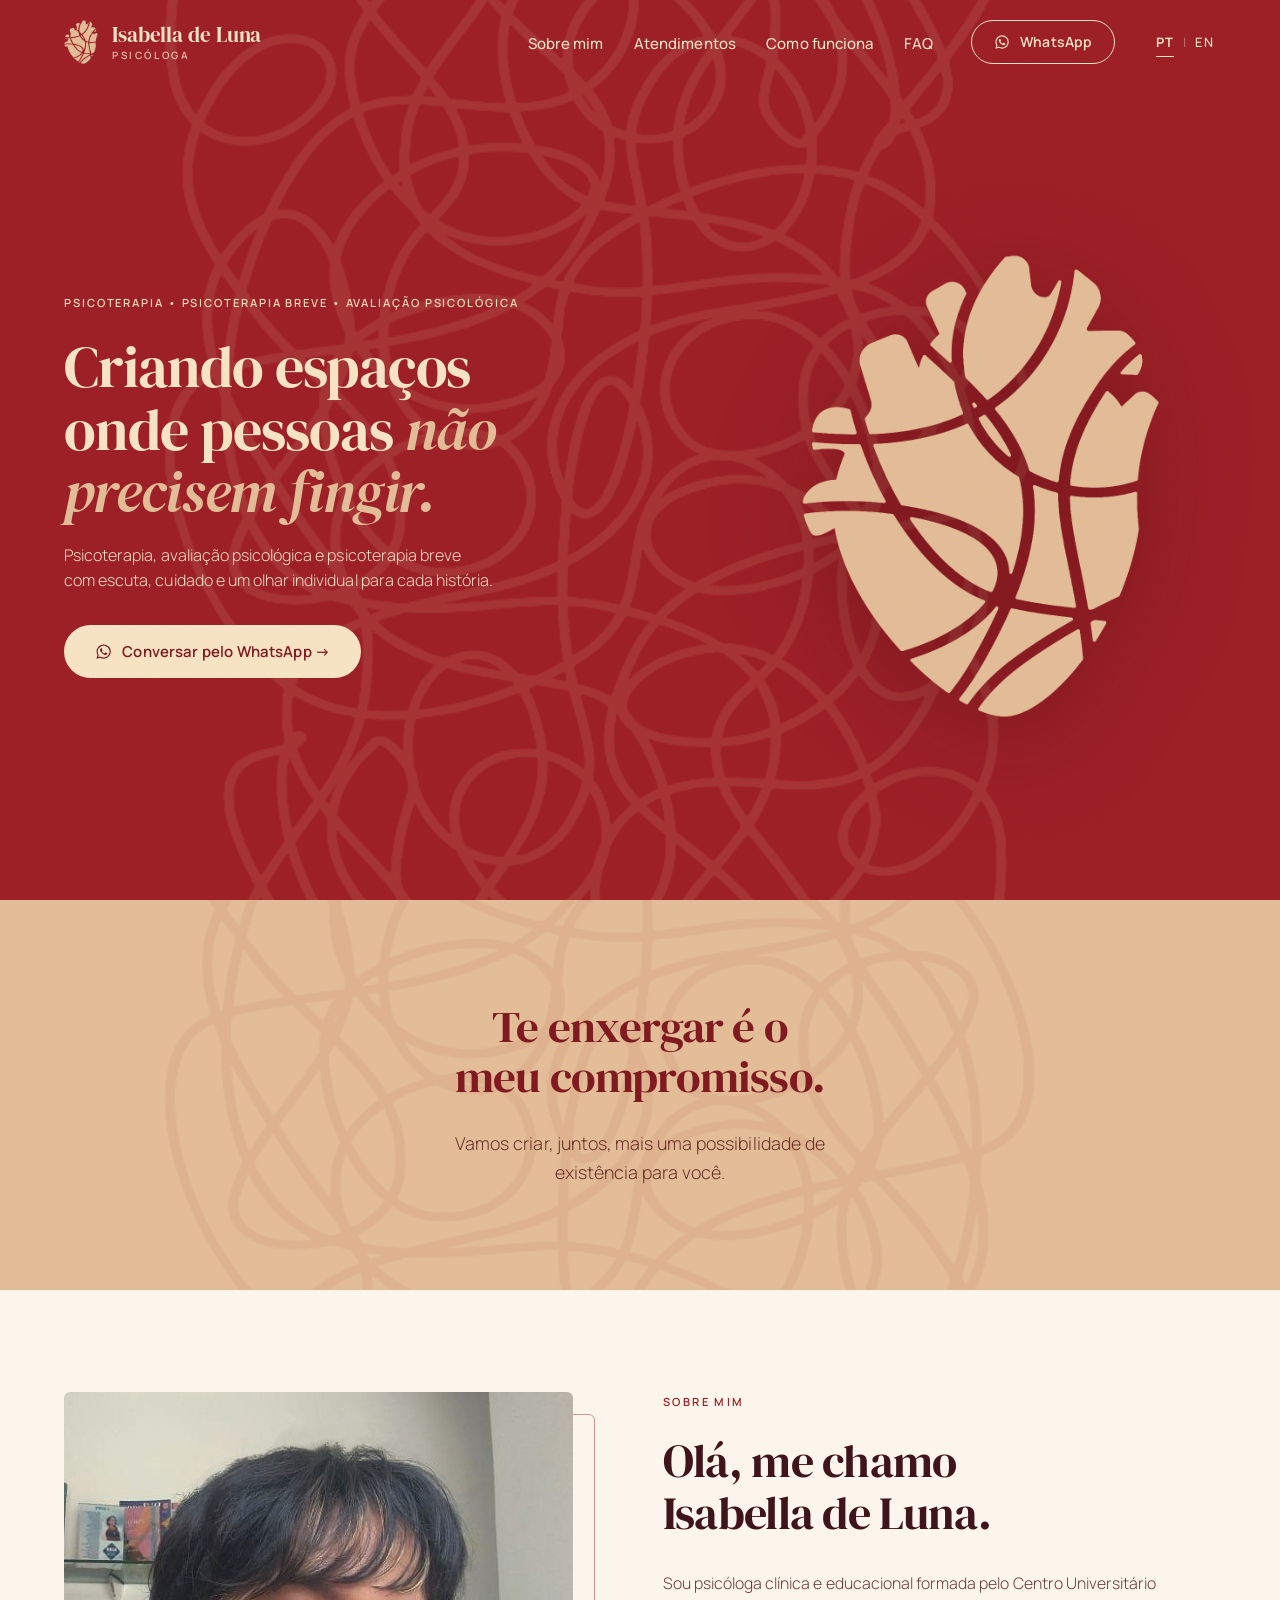
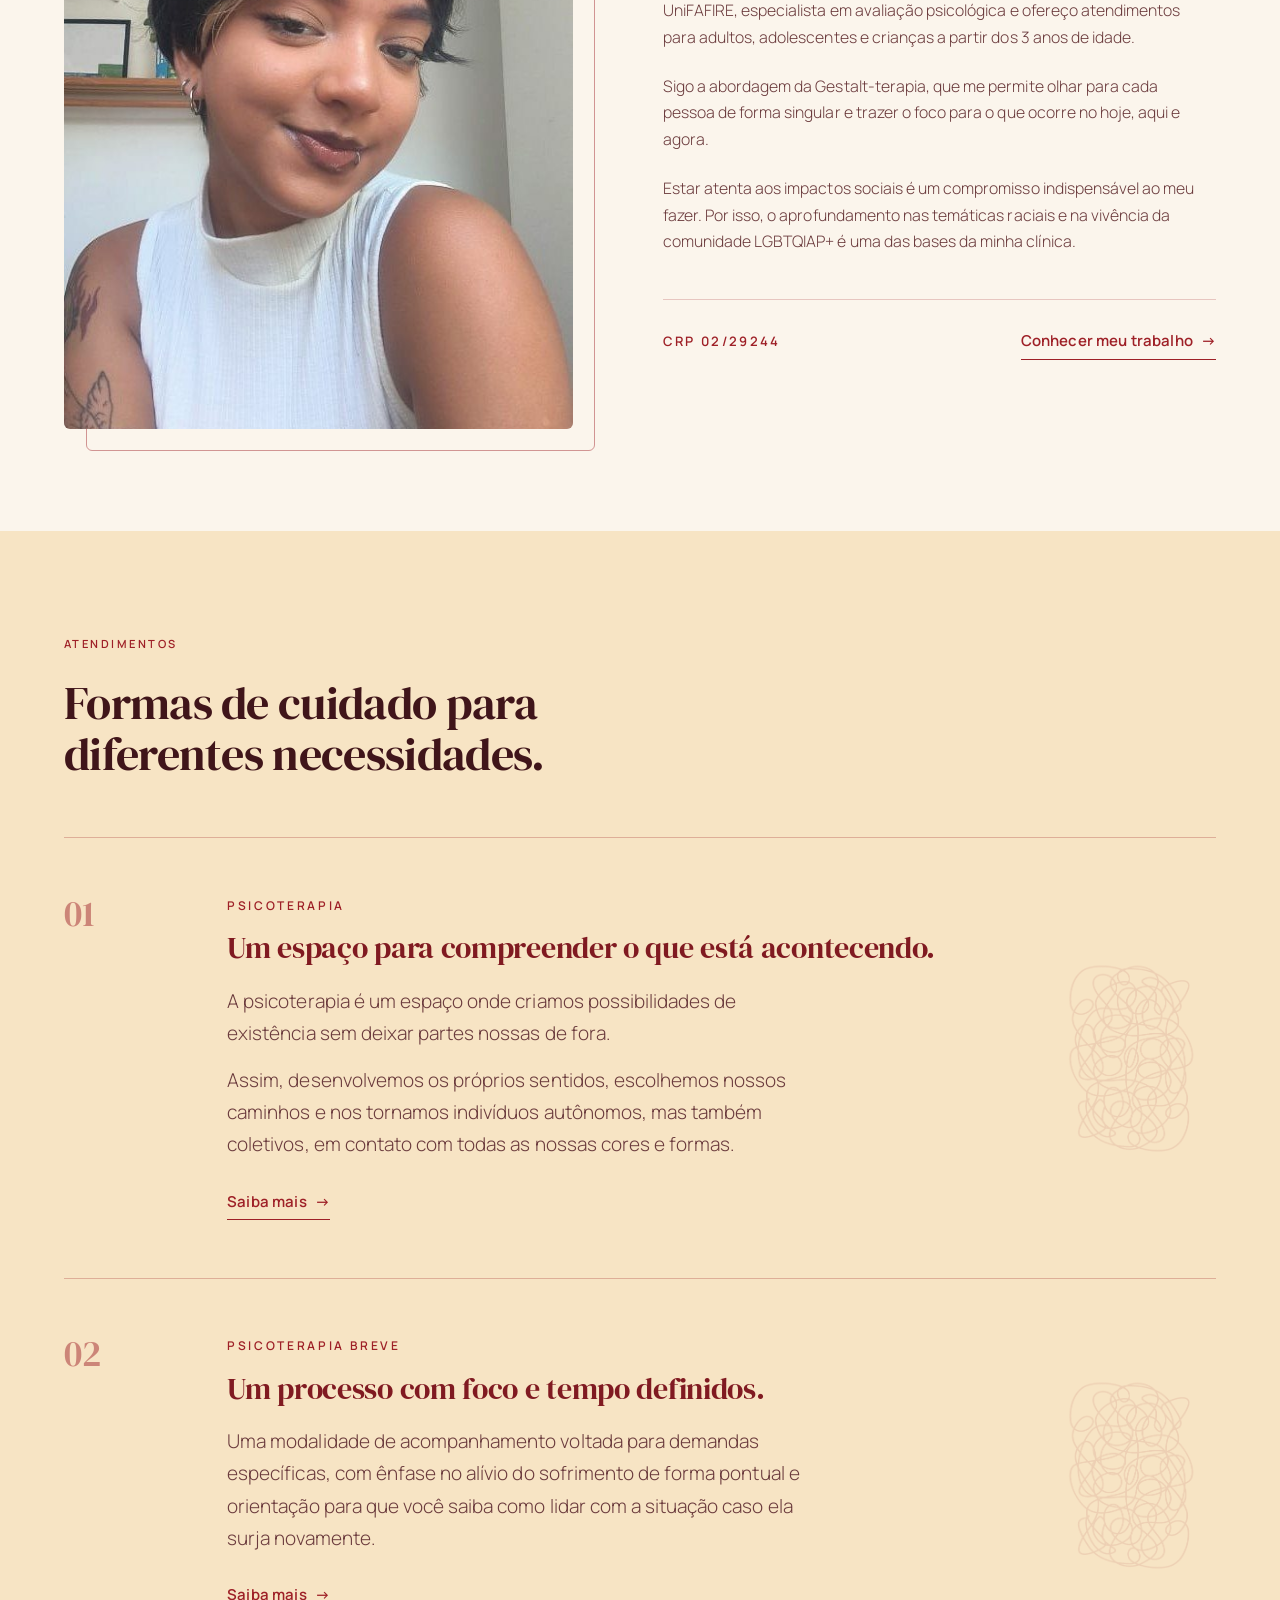
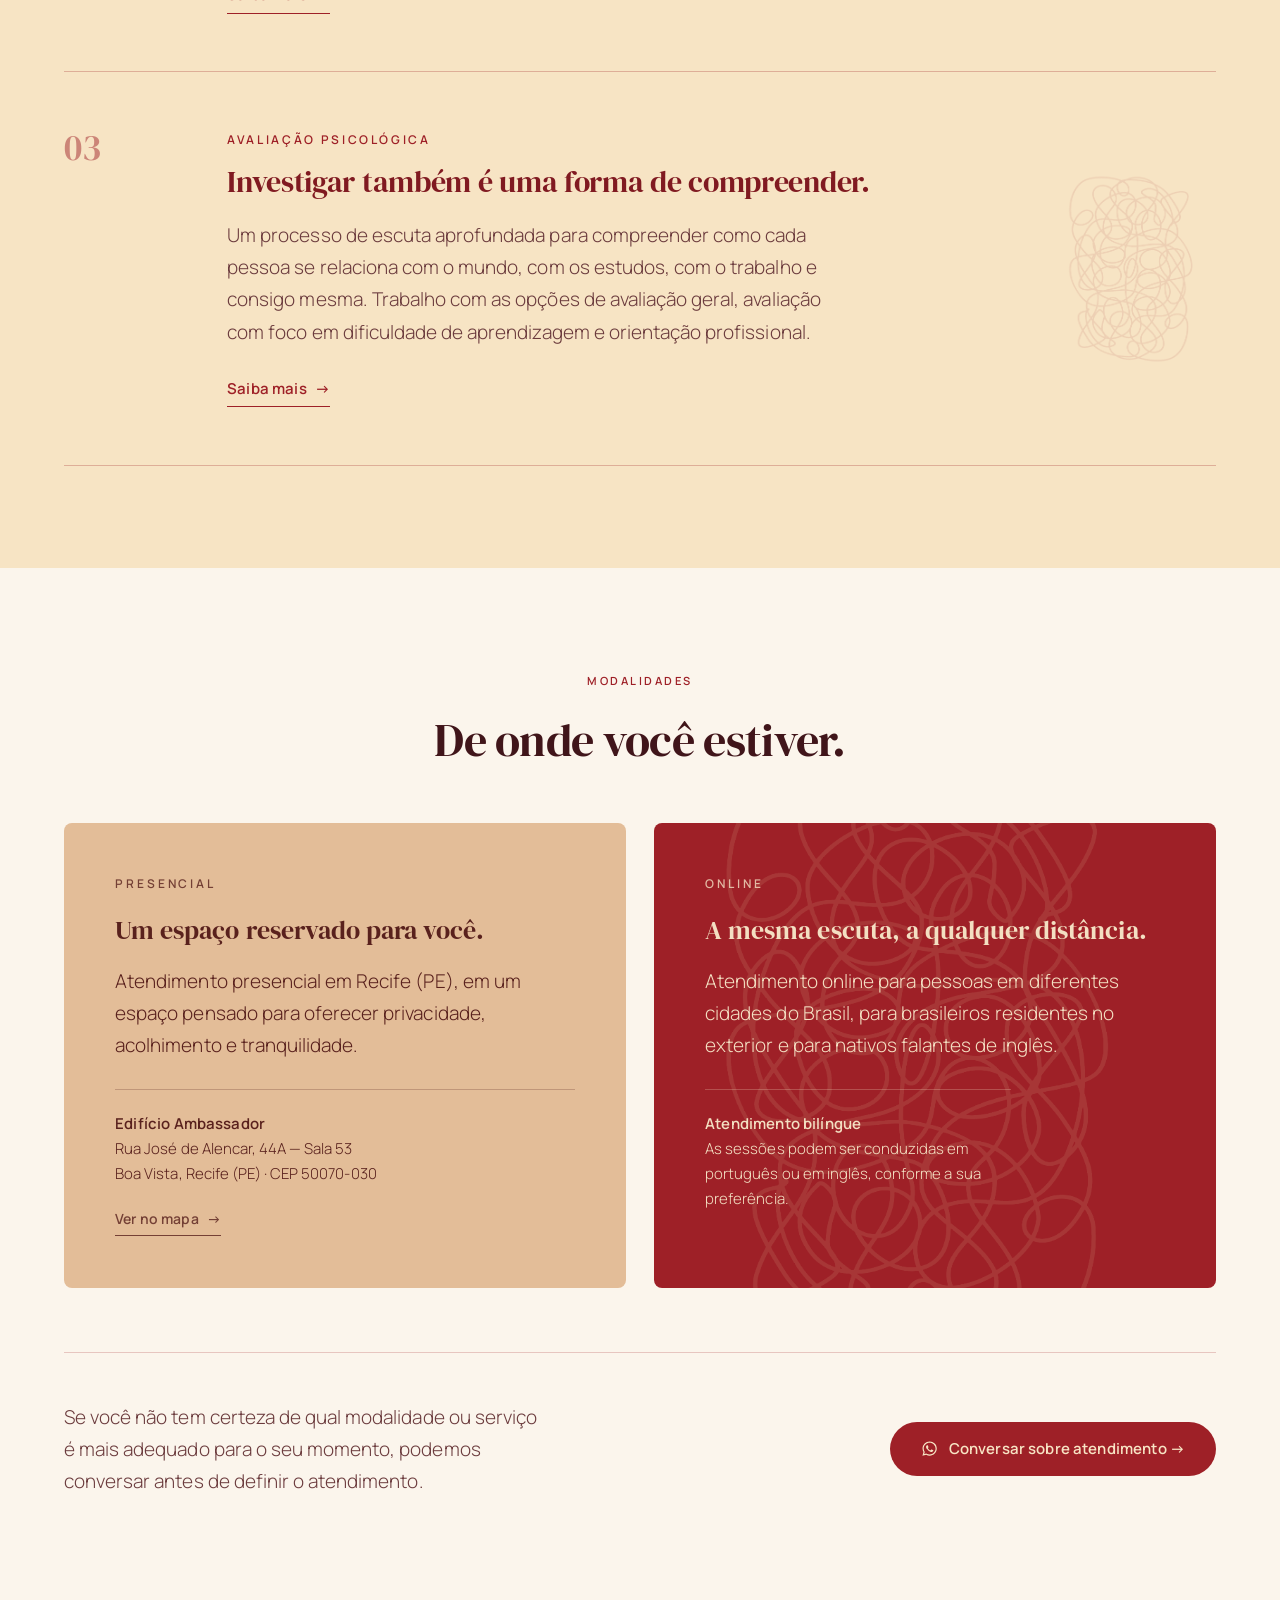
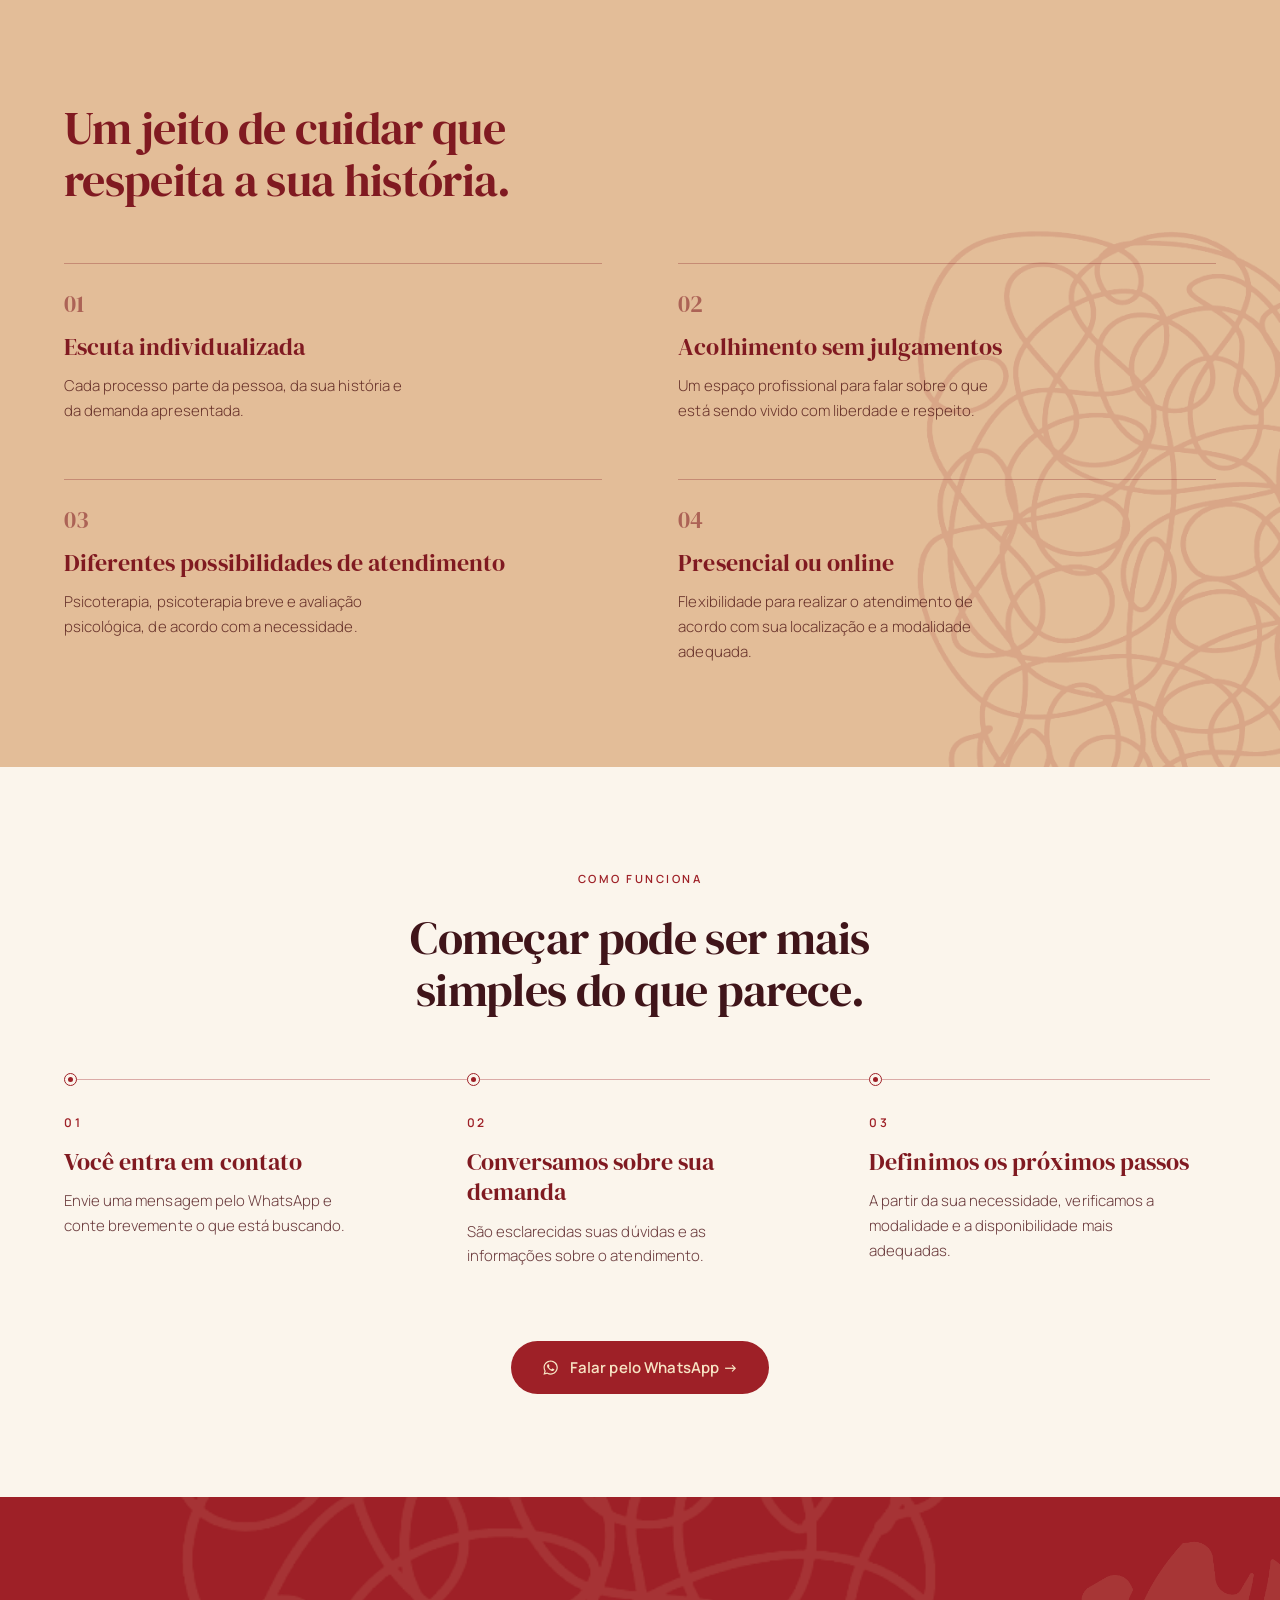
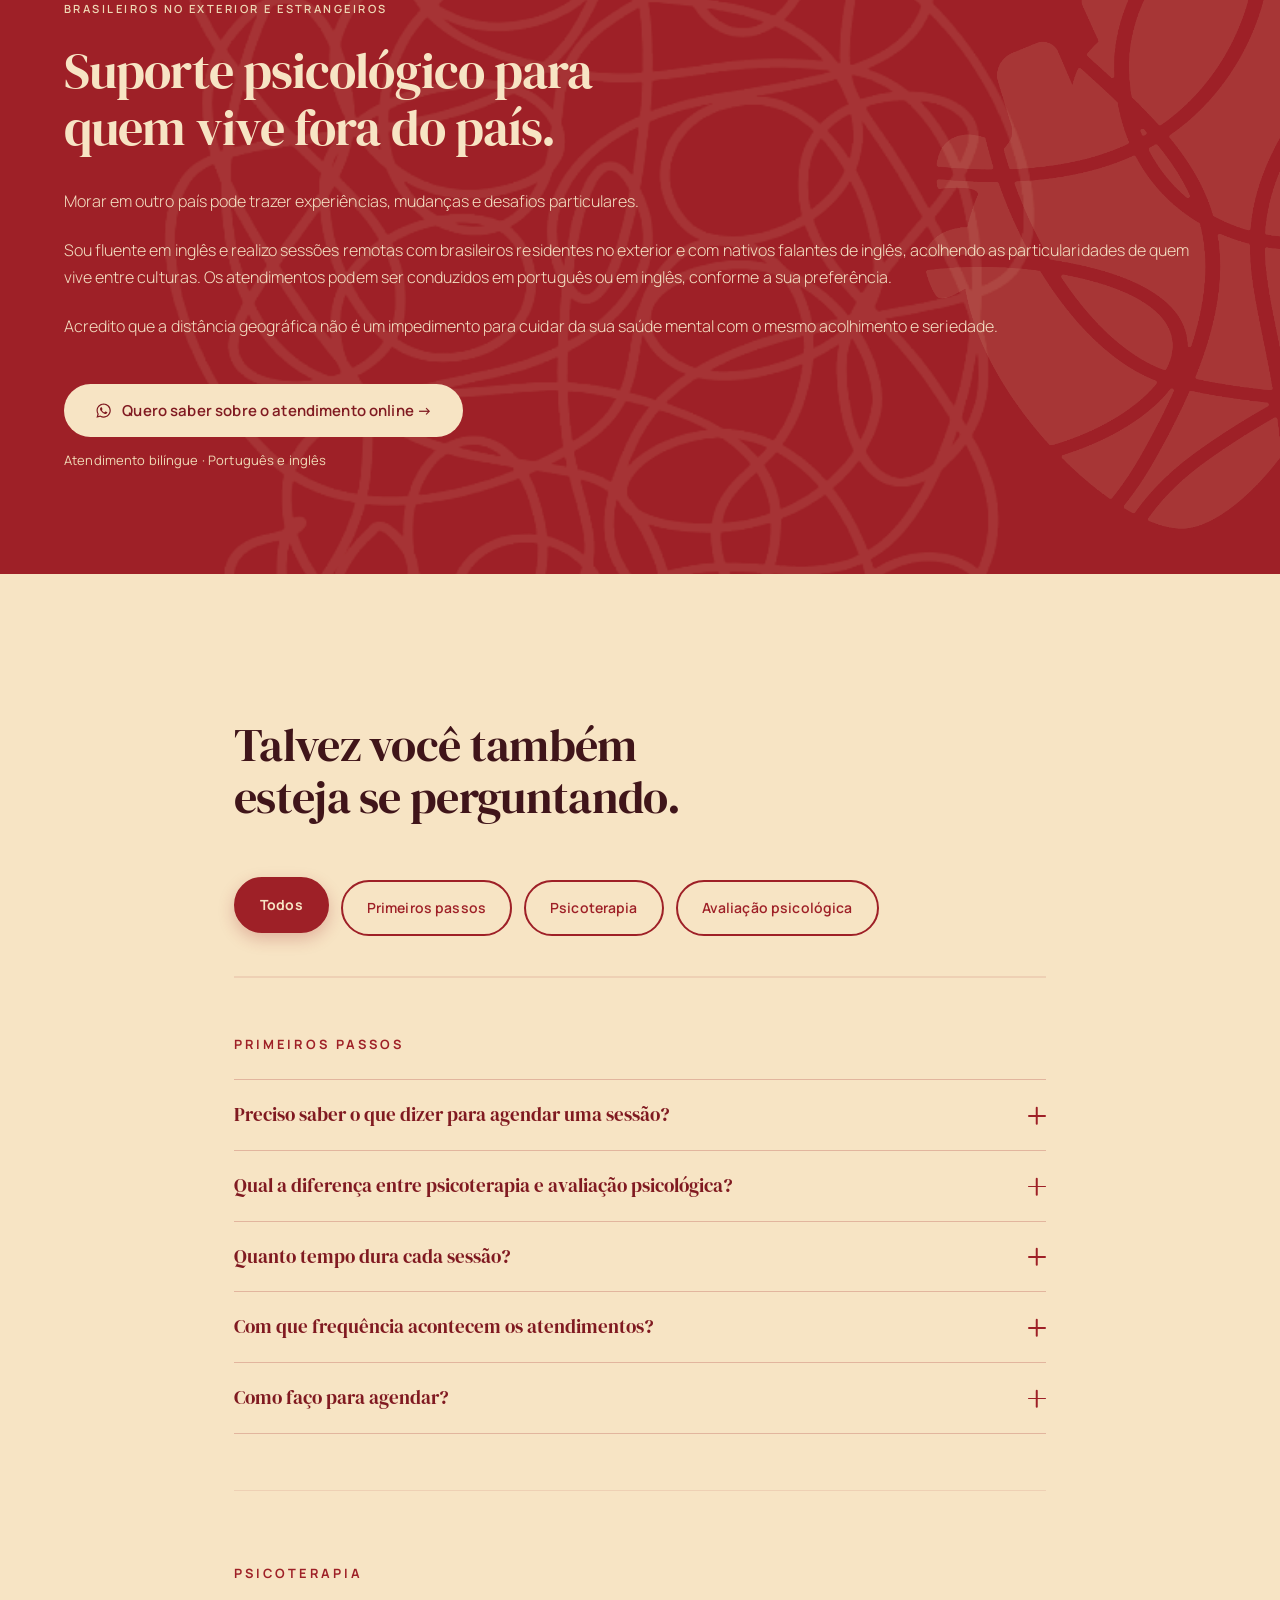
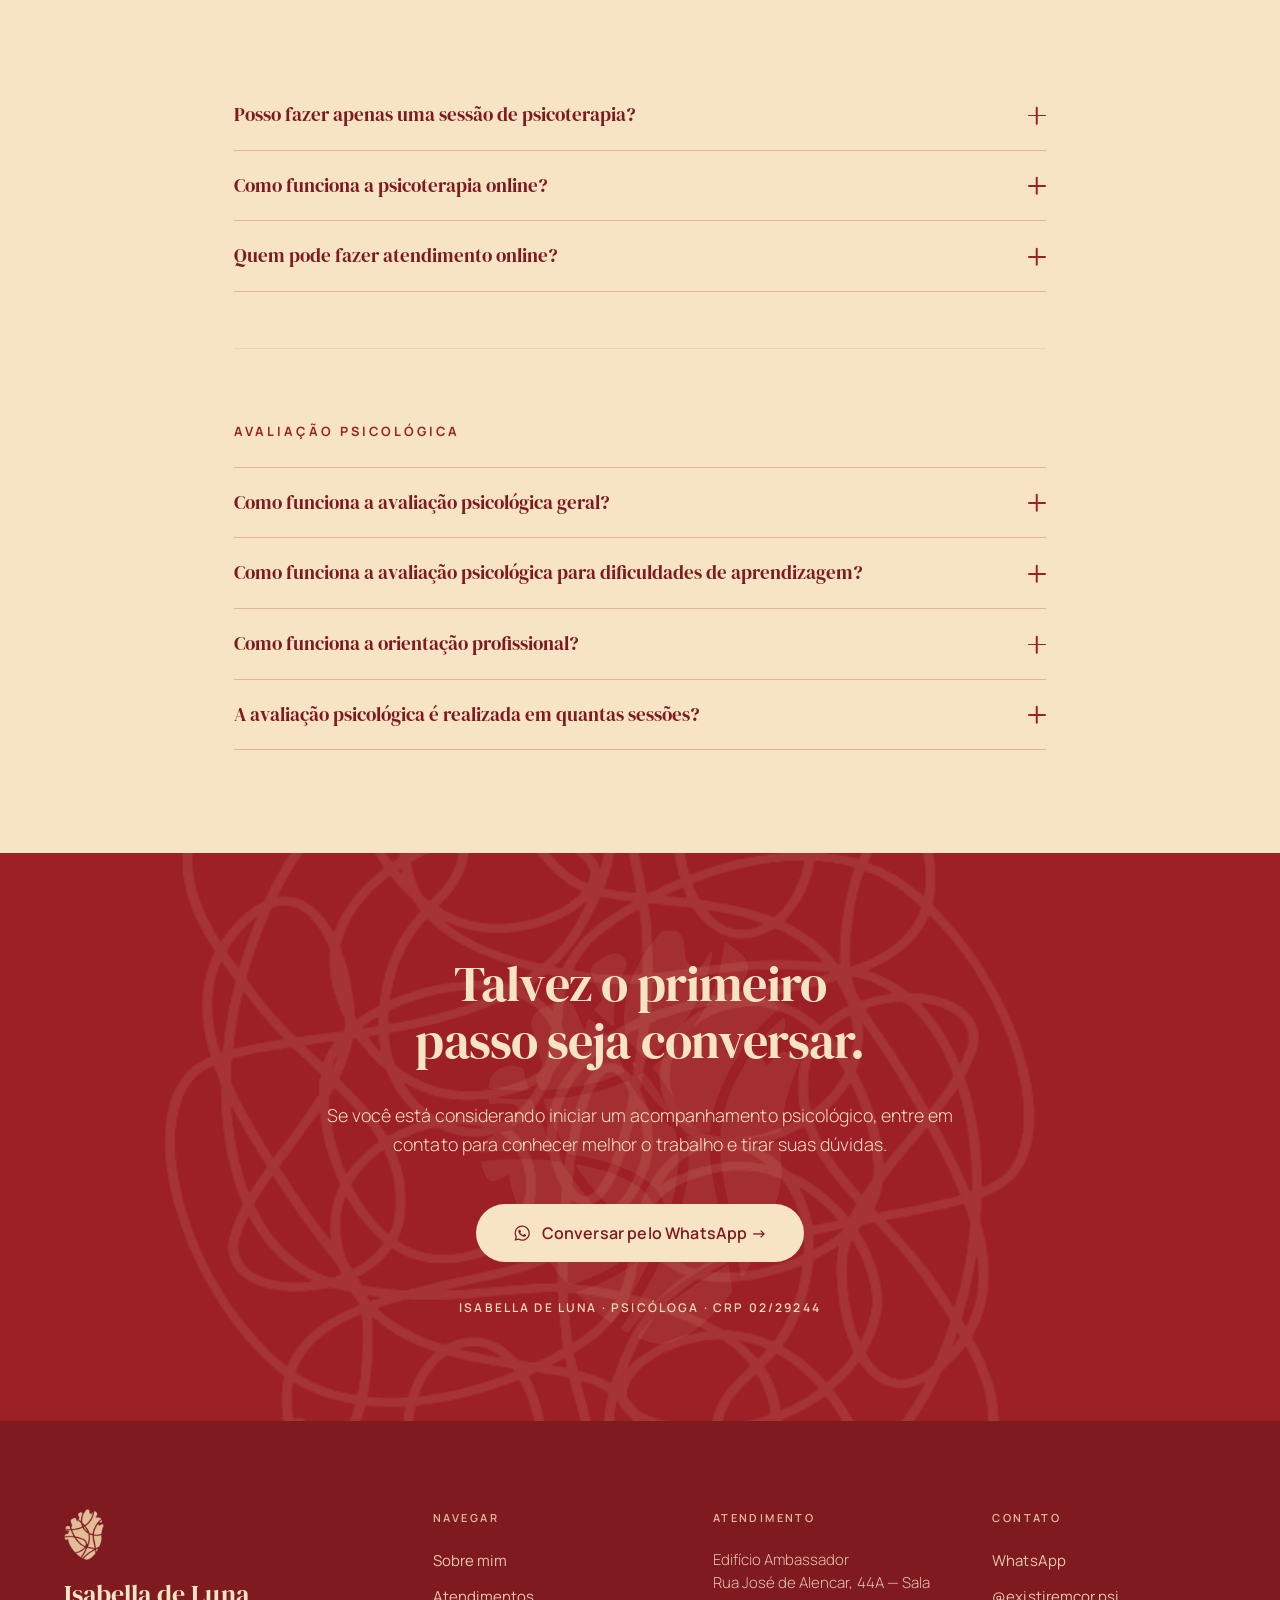
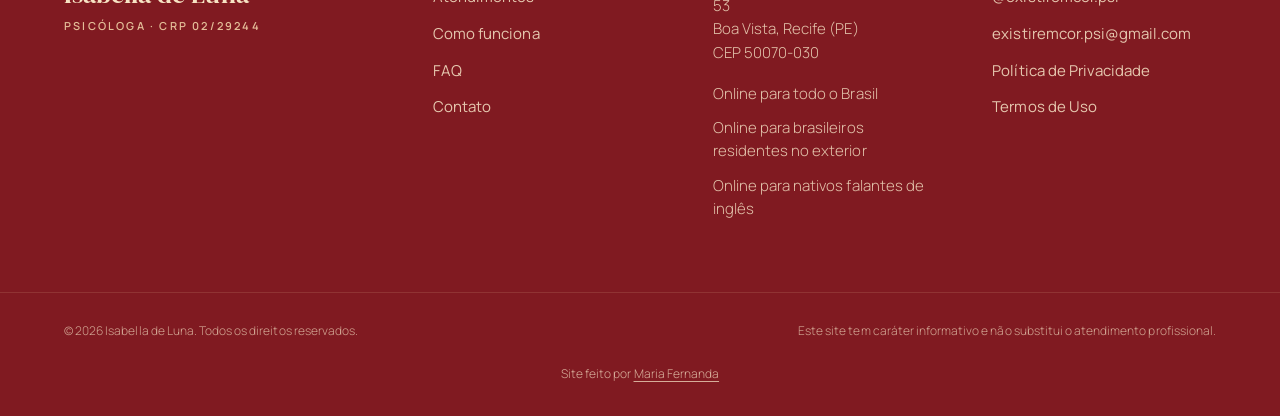
==== commit 2905066e: "Adiciona robots.txt, sitemap.xml, página 404 e termos de uso - robots.txt libera o rastreamento e ap" ====
--- a/index.html
+++ b/index.html
@@ -727,6 +727,7 @@
         <li><a href="https://www.instagram.com/existiremcor.psi/" target="_blank" rel="noopener noreferrer me">@existiremcor.psi</a></li>
         <li><a href="mailto:existiremcor.psi@gmail.com">existiremcor.psi@gmail.com</a></li>
         <li><a href="politica-de-privacidade.html" data-i18n="rodape.politica">Política de Privacidade</a></li>
+        <li><a href="termos-de-uso.html" data-i18n="rodape.termos">Termos de Uso</a></li>
       </ul>
     </div>
 
@@ -762,7 +763,7 @@
   <symbol id="zap" viewBox="0 0 24 24"><path d="M12.04 2C6.58 2 2.13 6.45 2.13 11.91c0 1.75.46 3.45 1.32 4.95L2 22l5.25-1.38a9.9 9.9 0 0 0 4.79 1.22h.01c5.46 0 9.91-4.45 9.91-9.91 0-2.65-1.03-5.14-2.9-7.01A9.82 9.82 0 0 0 12.04 2Zm0 18.15h-.01a8.2 8.2 0 0 1-4.19-1.15l-.3-.18-3.12.82.83-3.04-.2-.31a8.19 8.19 0 0 1-1.26-4.38c0-4.54 3.7-8.24 8.25-8.24 2.2 0 4.27.86 5.83 2.42a8.19 8.19 0 0 1 2.41 5.83c0 4.54-3.7 8.23-8.24 8.23Zm4.52-6.16c-.25-.13-1.47-.72-1.69-.81-.23-.08-.39-.12-.56.13-.16.24-.64.8-.78.97-.14.16-.29.18-.53.06-.25-.13-1.05-.39-1.99-1.23-.74-.66-1.23-1.47-1.38-1.72-.14-.25-.01-.38.11-.5.11-.11.25-.29.37-.43.12-.15.16-.25.25-.41.08-.17.04-.31-.02-.44-.06-.12-.56-1.34-.76-1.84-.2-.48-.4-.41-.56-.42h-.47c-.17 0-.43.06-.66.31-.23.25-.86.85-.86 2.07 0 1.22.89 2.4 1.01 2.56.12.17 1.75 2.67 4.23 3.74.59.26 1.05.41 1.41.52.59.19 1.13.16 1.56.1.48-.07 1.47-.6 1.68-1.18.21-.58.21-1.08.14-1.18-.06-.11-.22-.17-.47-.29Z"/></symbol>
 </svg>
 
-<script src="script.js?v=4" defer></script>
-<script src="i18n.js?v=4" defer></script>
+<script src="script.js?v=5" defer></script>
+<script src="i18n.js?v=6" defer></script>
 </body>
 </html>
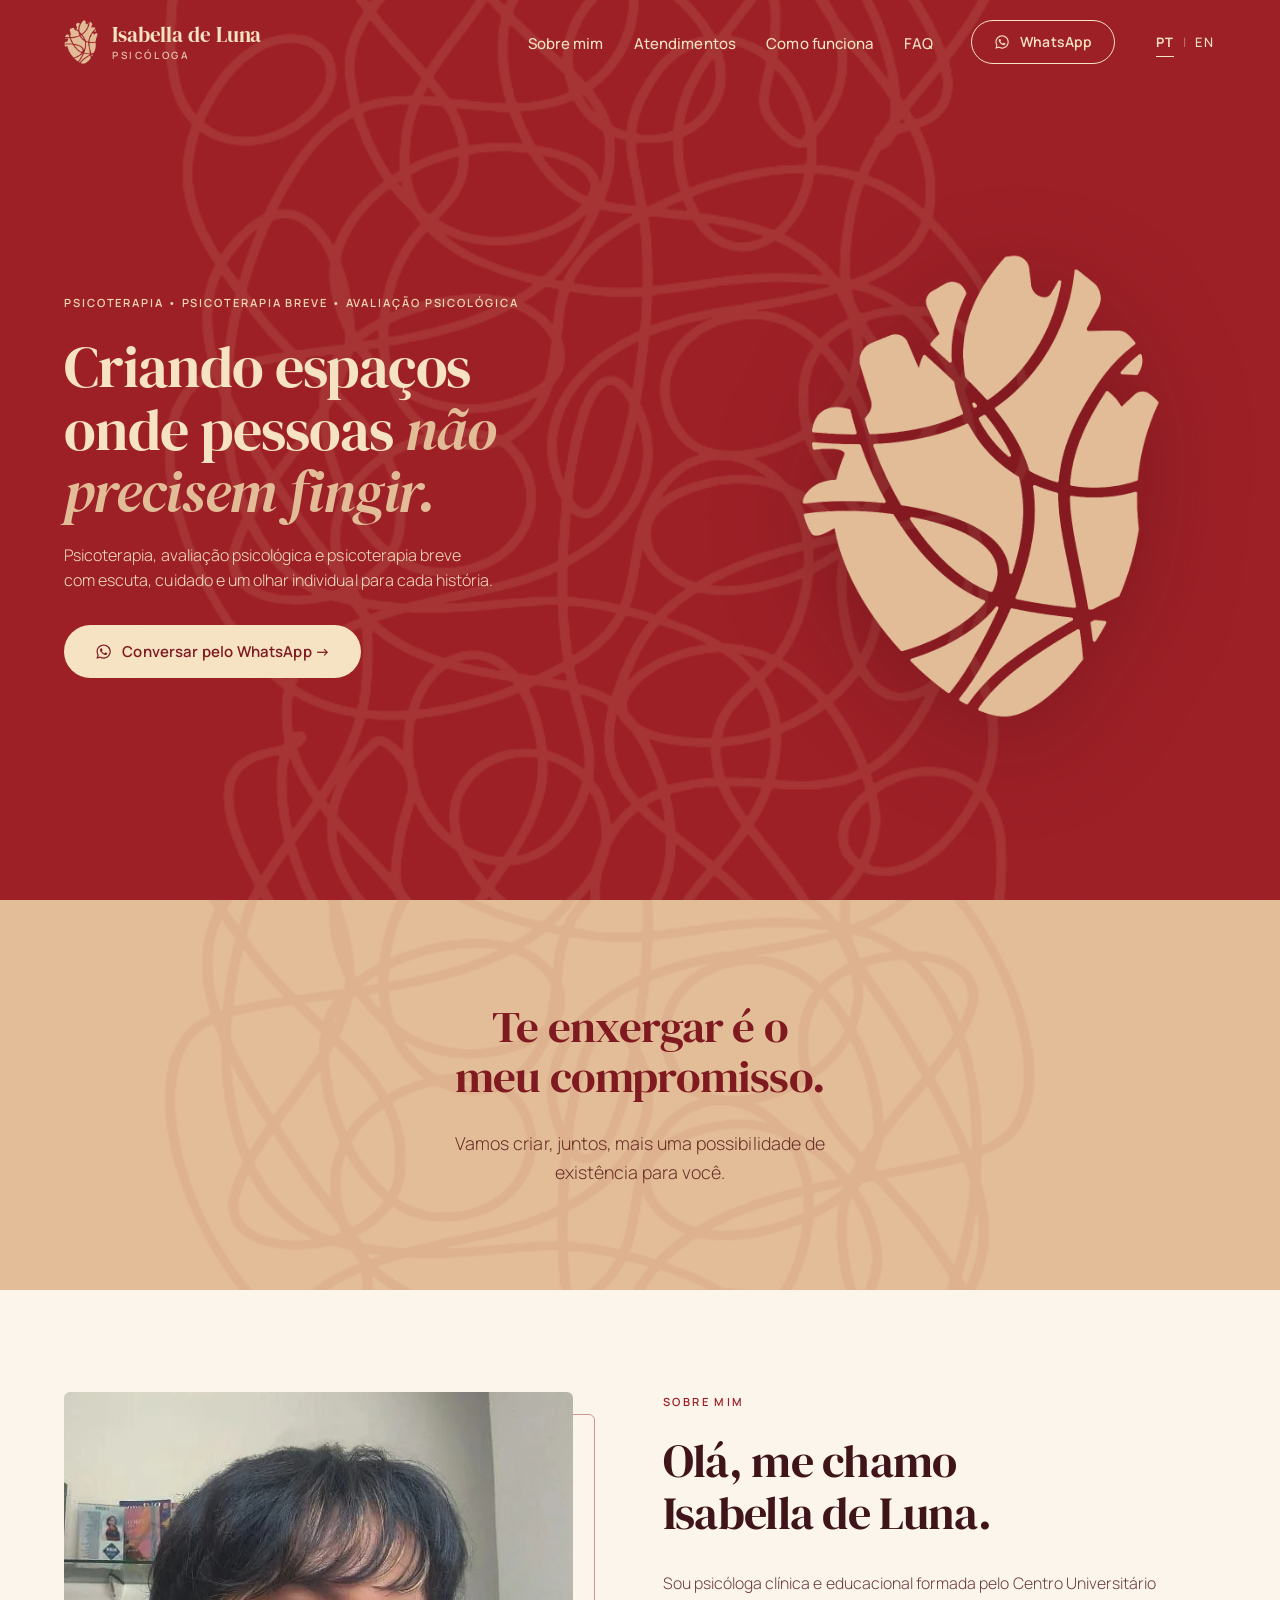
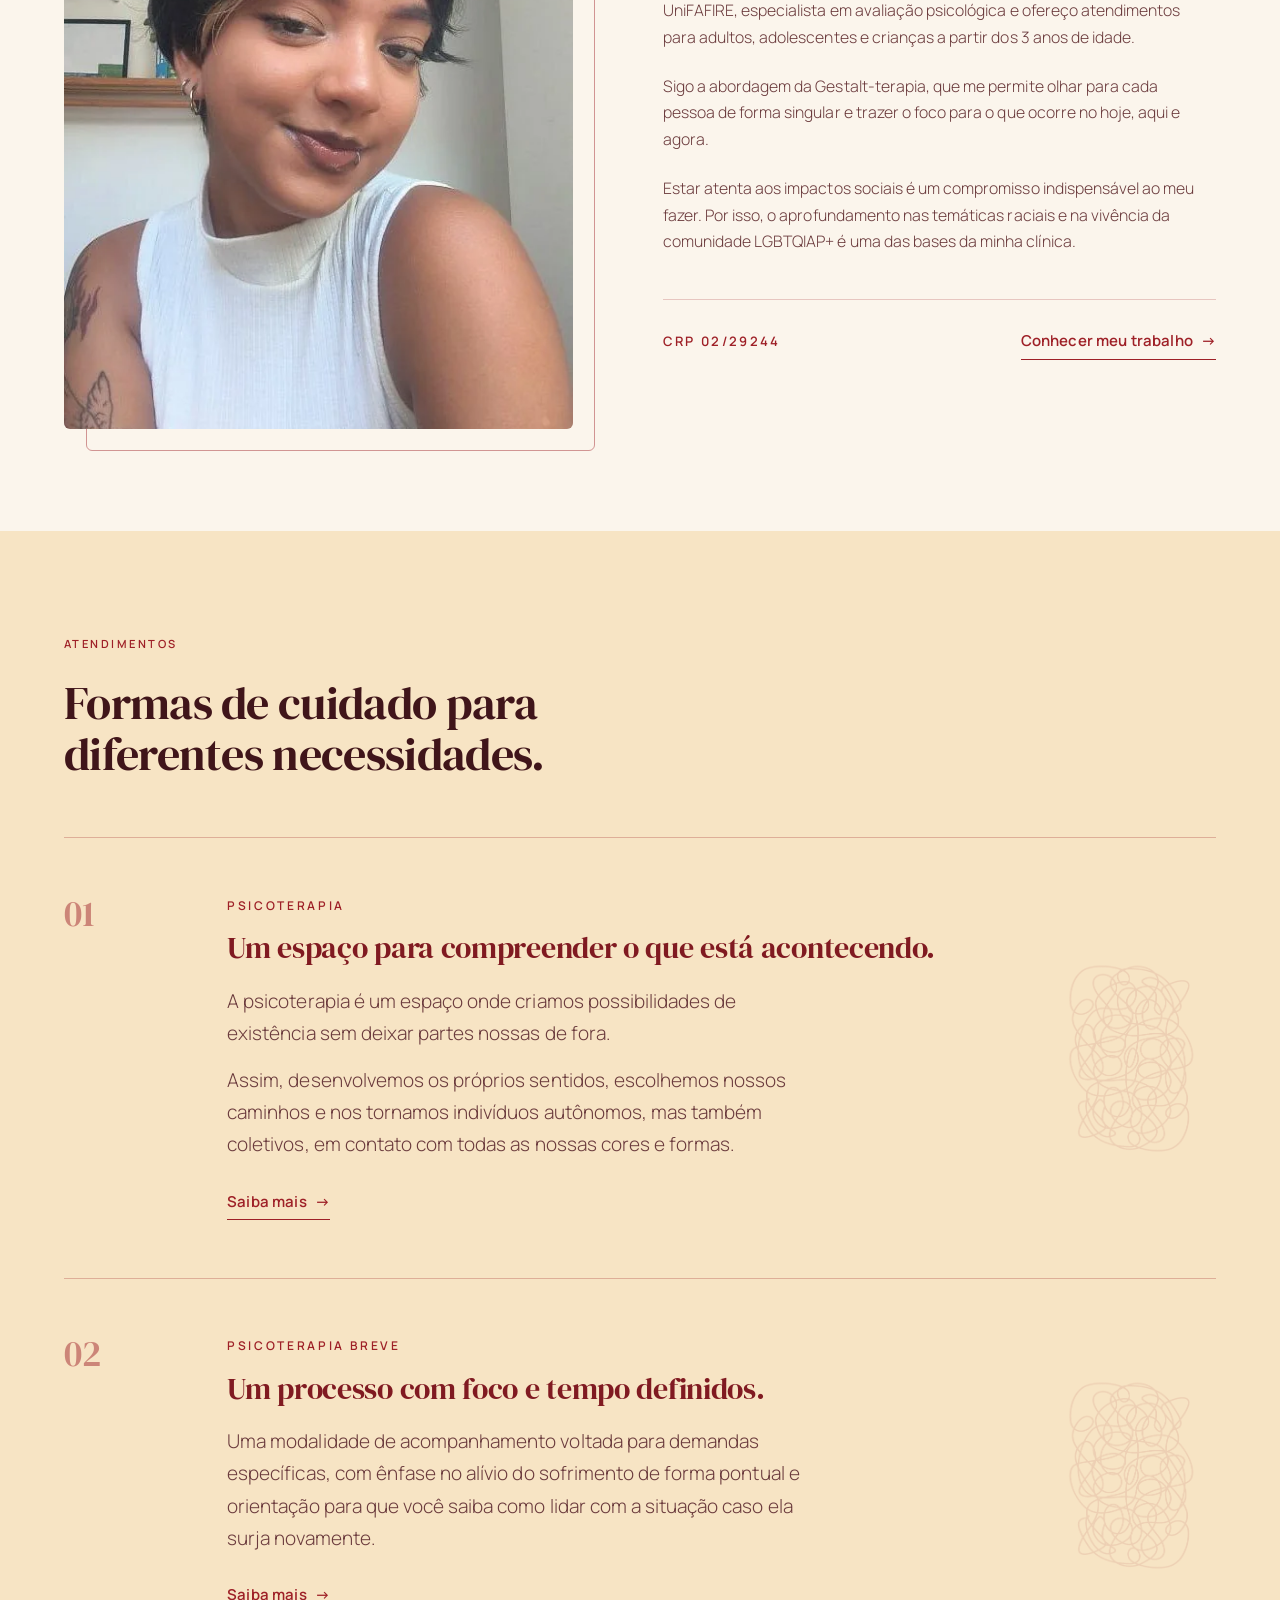
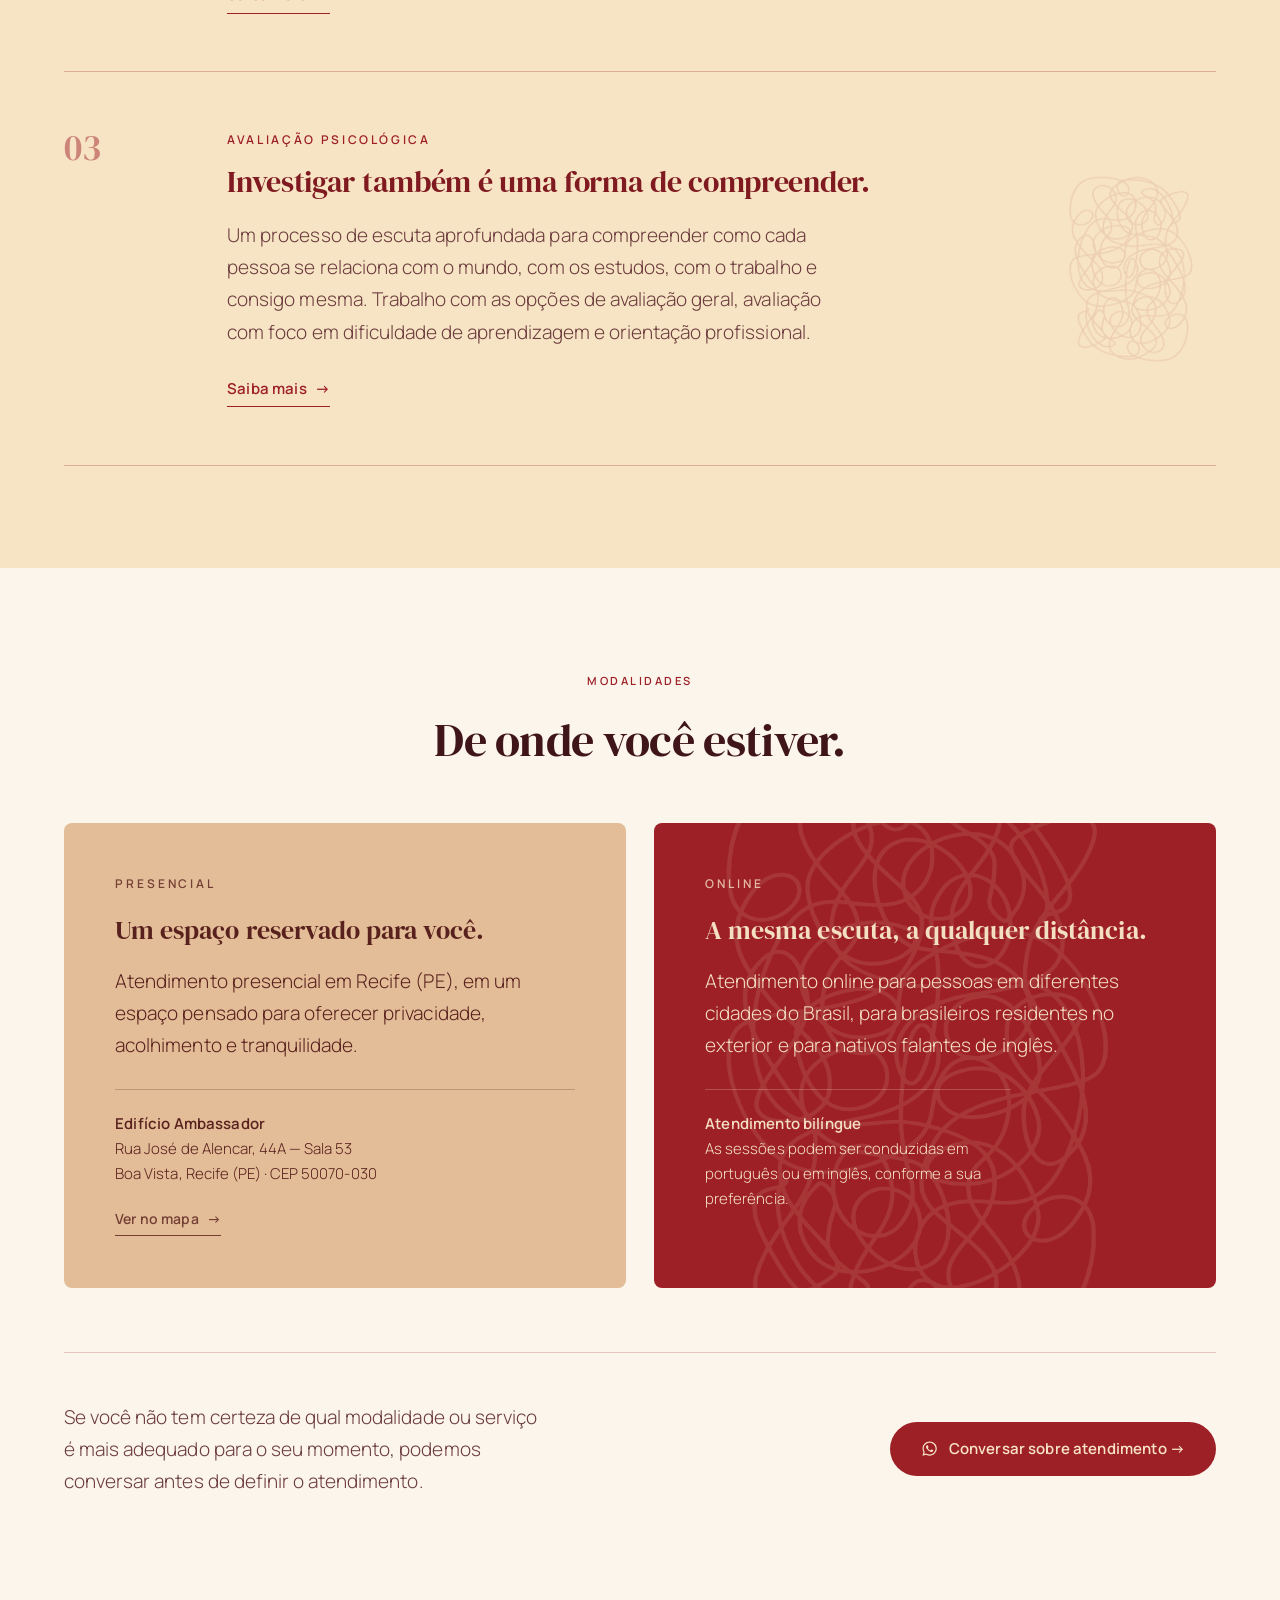
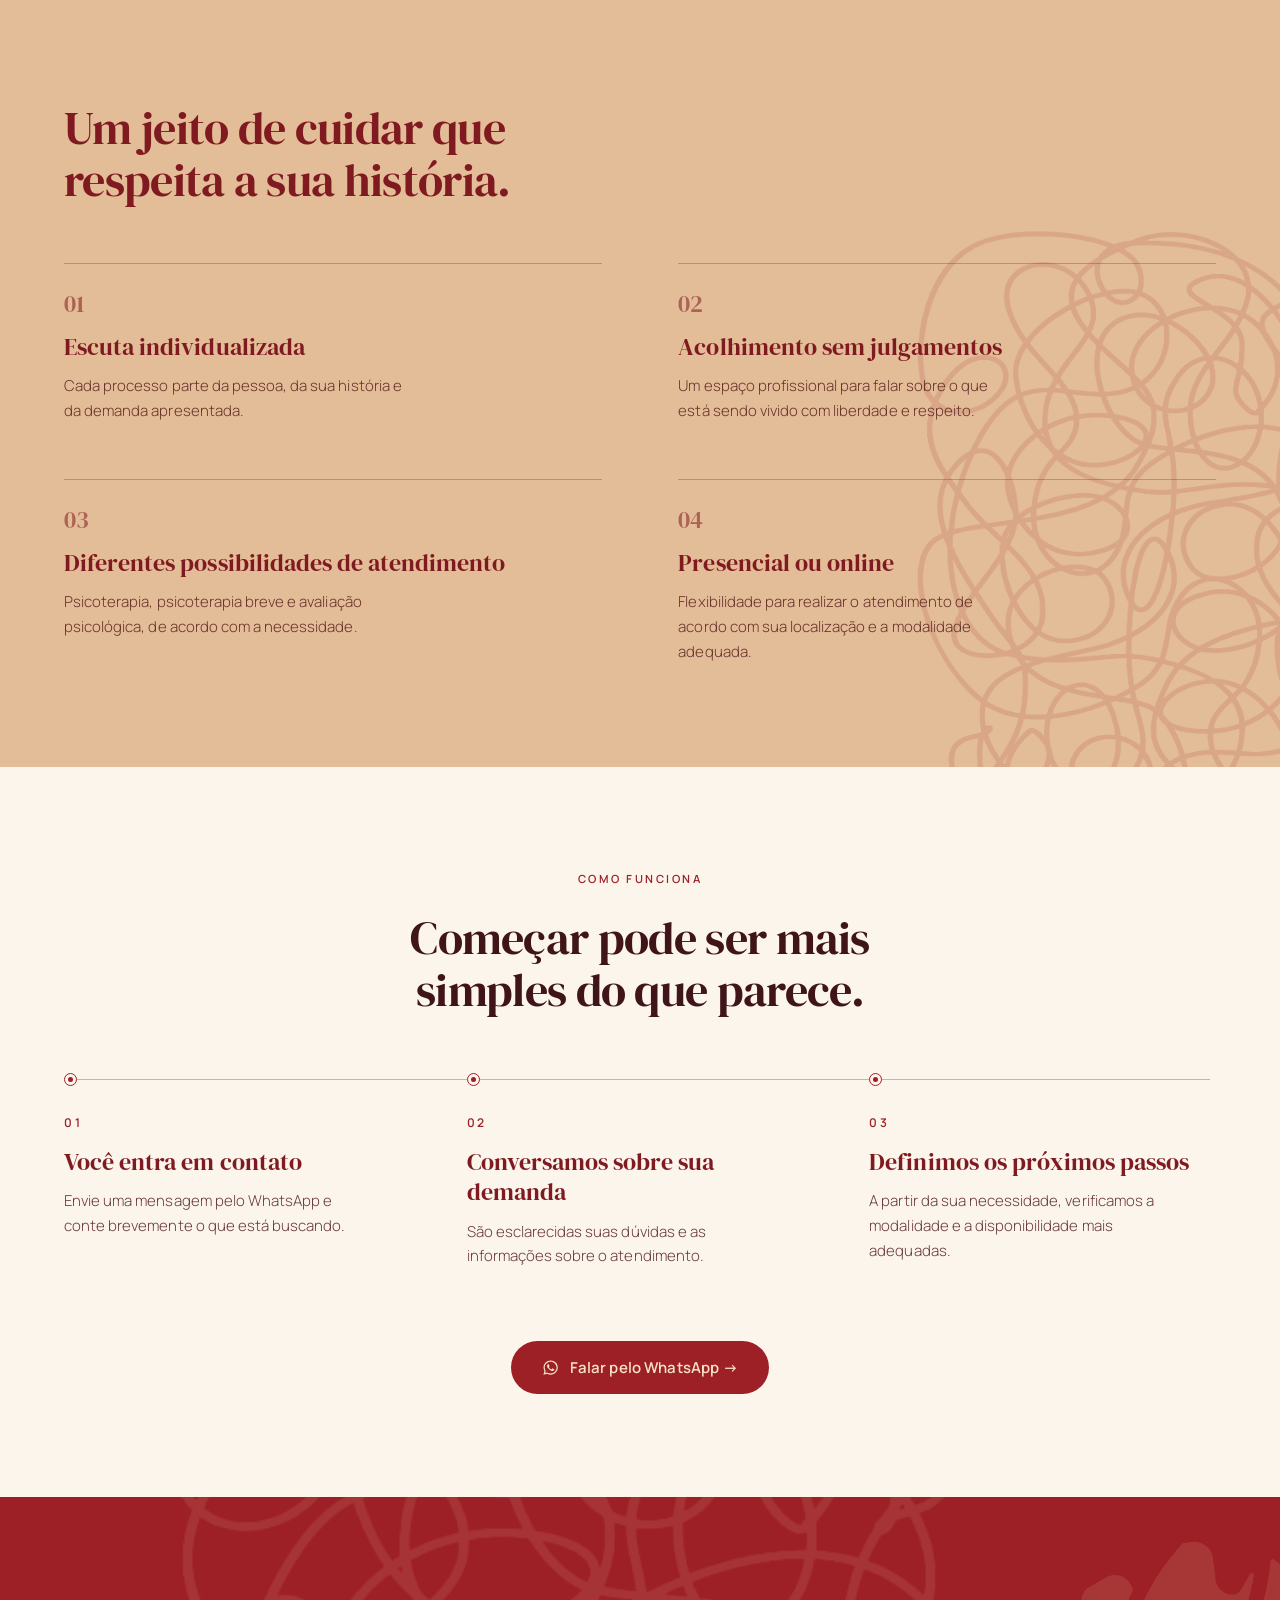
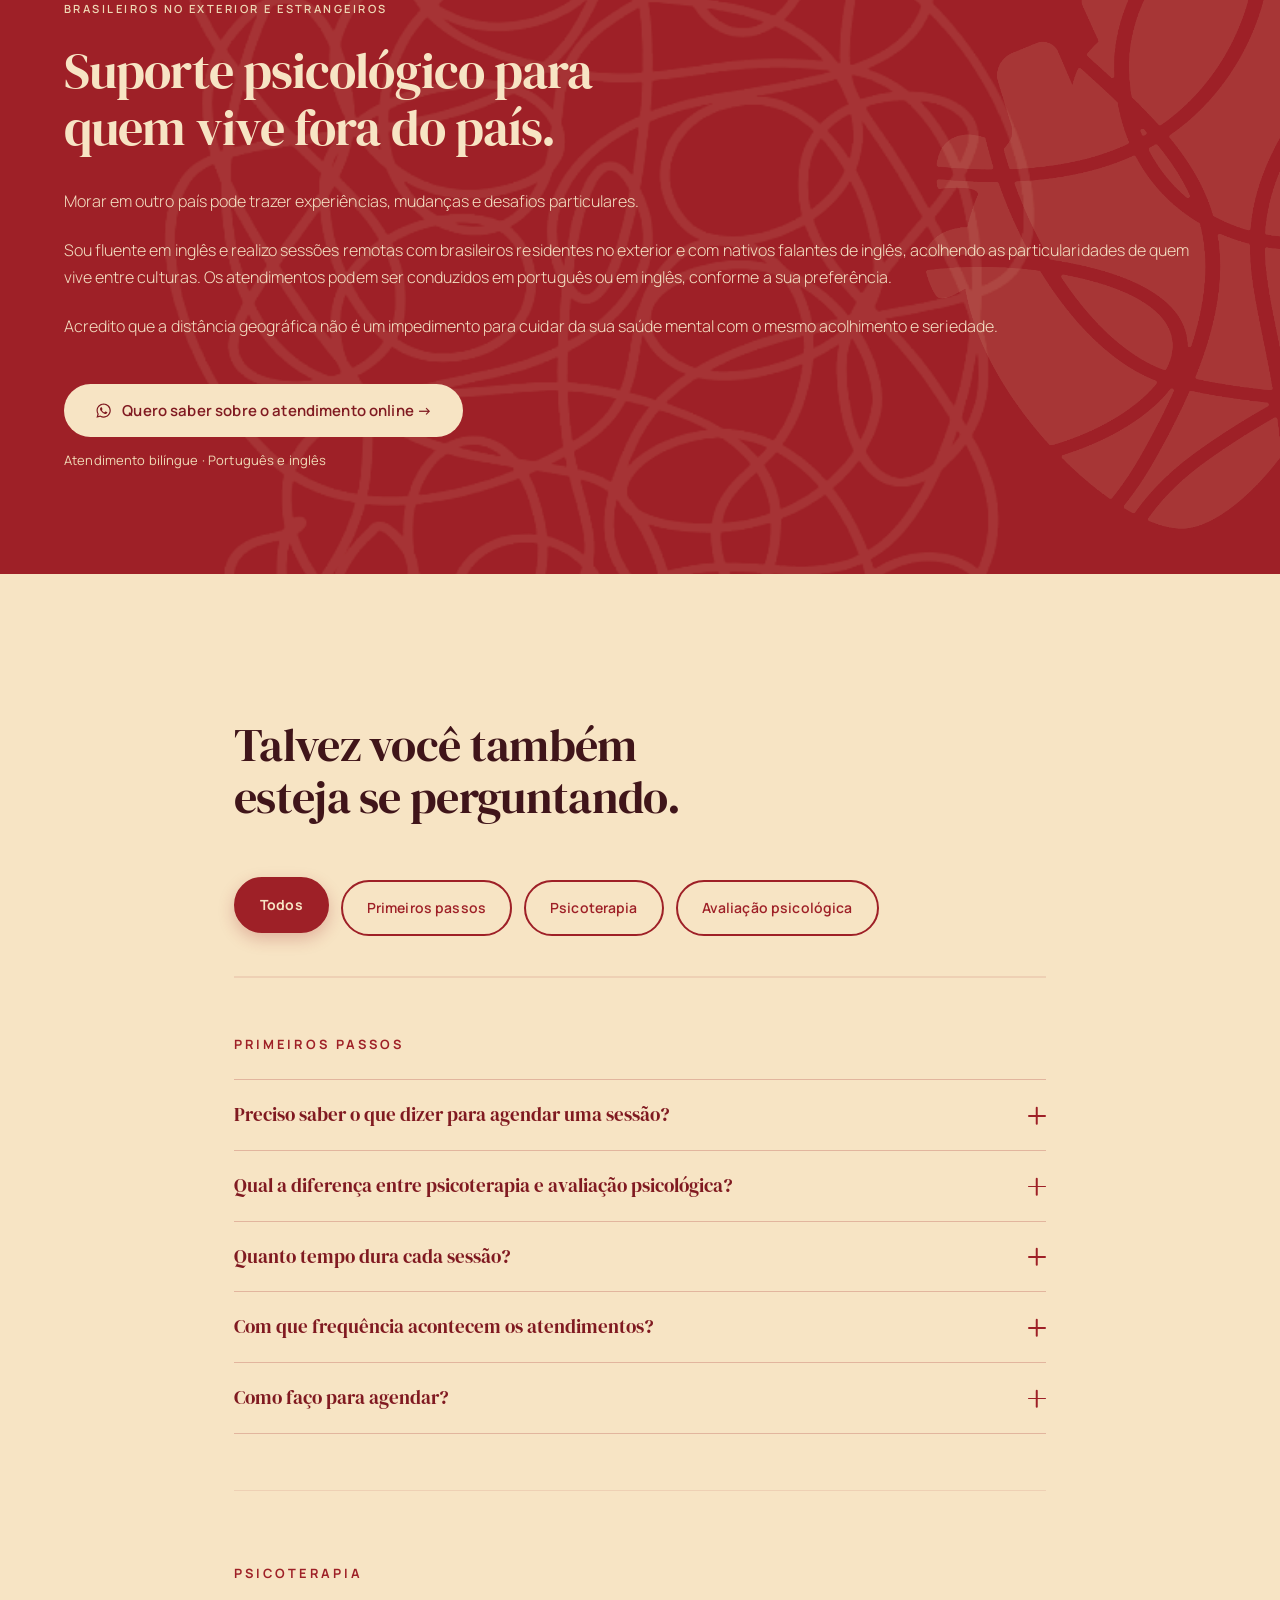
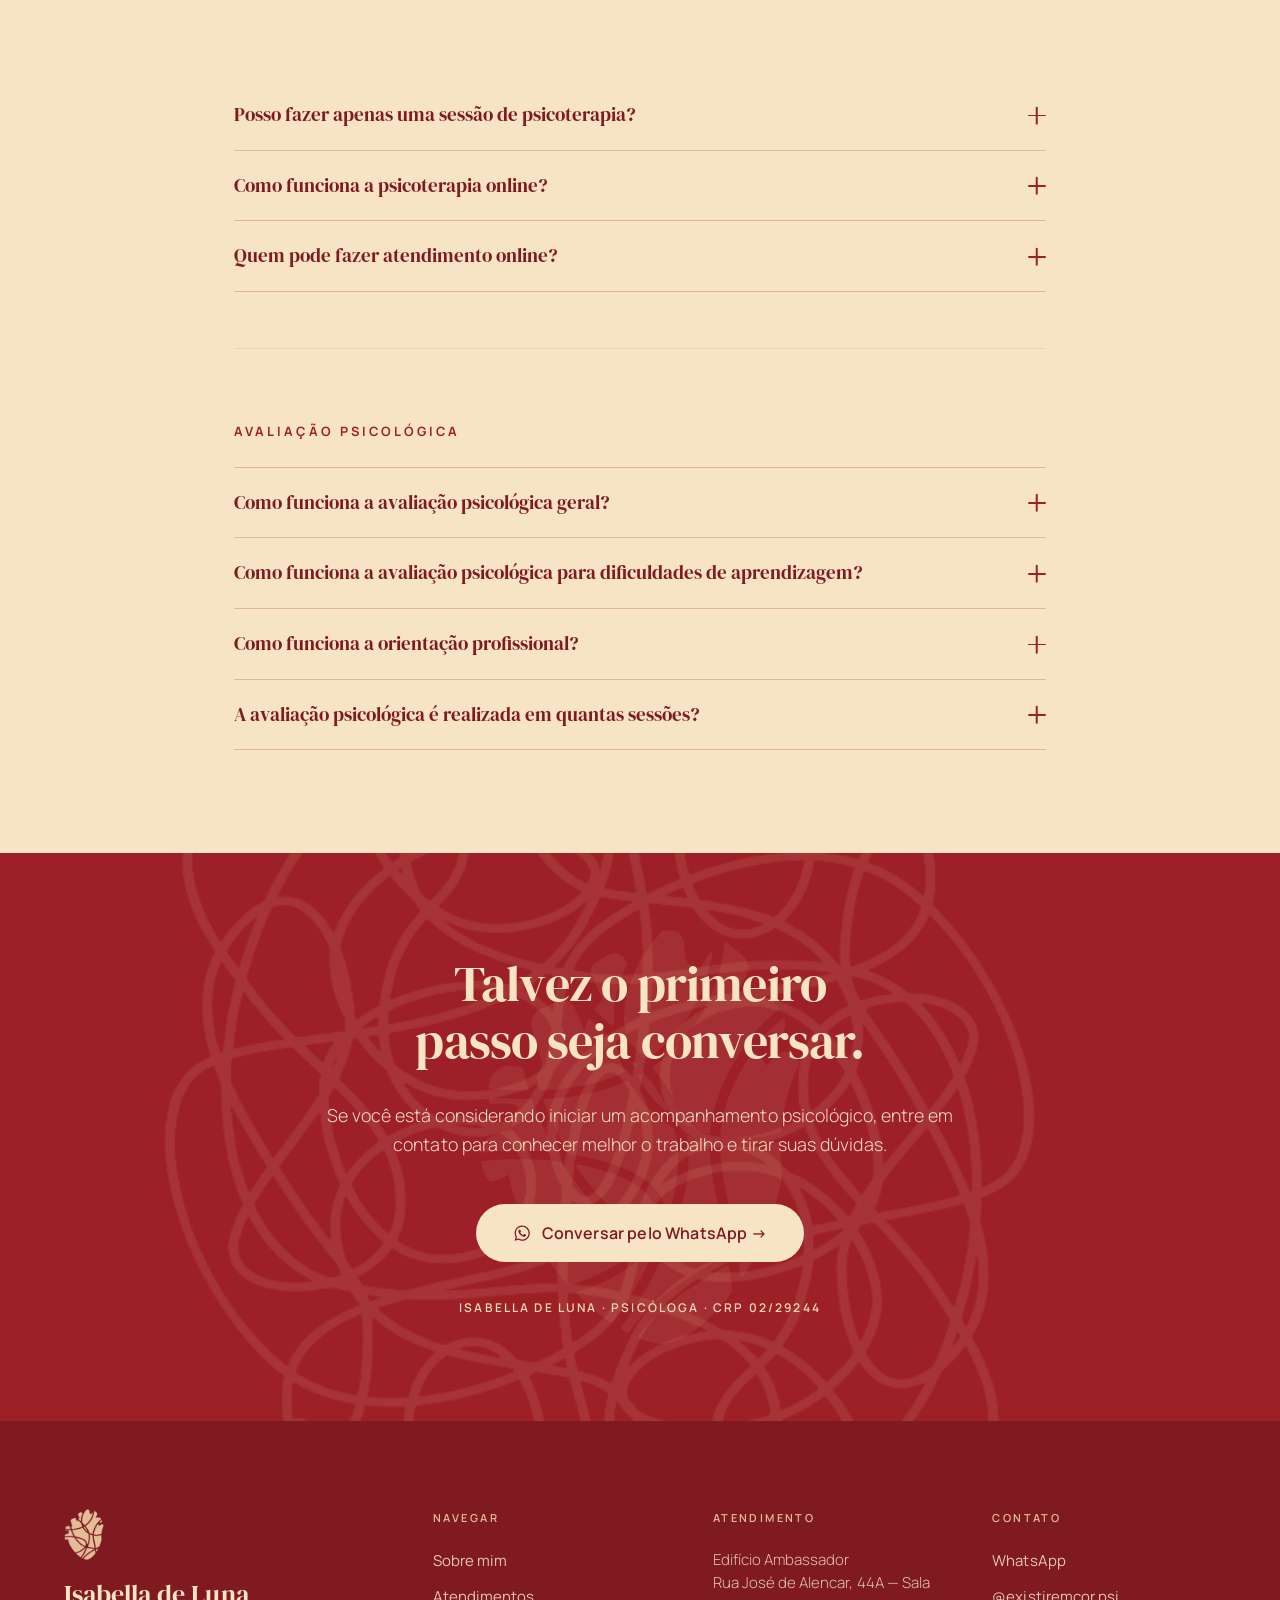
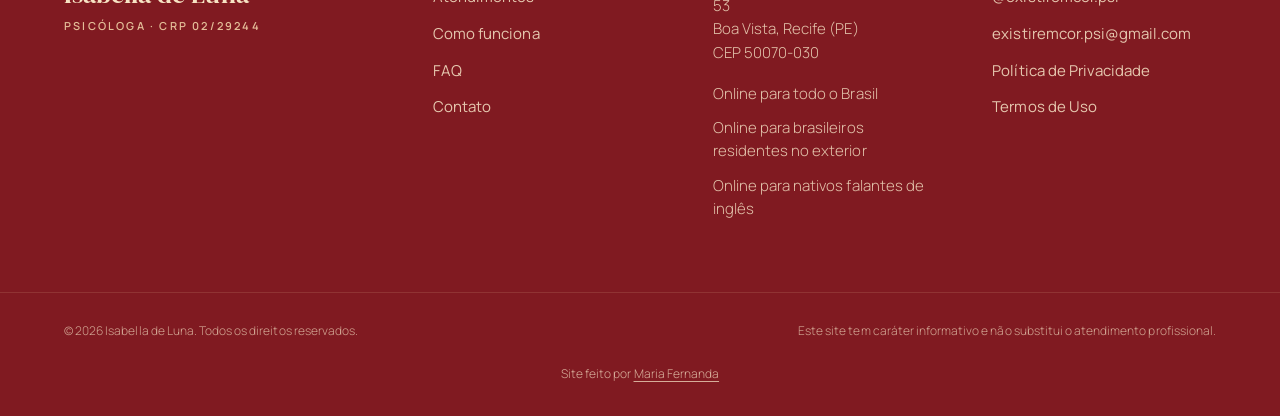
==== commit 61197272: "Entrega as imagens em WebP e tira o teto de altura do acordeão As imagens passam a ter duas versões:" ====
--- a/index.html
+++ b/index.html
@@ -28,26 +28,41 @@
 <meta name="author" content="Isabella de Luna">
 <meta name="theme-color" content="#9E2027">
 
+<!-- URLs absolutas: boa parte dos robôs de pré-visualização não resolve
+     caminho relativo. A og:image é gerada por og-fonte.html. -->
 <meta property="og:type" content="website">
 <meta property="og:locale" content="pt_BR">
+<meta property="og:locale:alternate" content="en_US">
+<meta property="og:site_name" content="Isabella de Luna">
+<meta property="og:url" content="https://isabelladelunapsicologa.com.br/">
 <meta property="og:title" content="Isabella de Luna | Psicóloga">
 <meta property="og:description" content="Um espaço para dar forma ao que você sente. Psicoterapia e avaliação psicológica em Recife (PE) e online.">
-<meta property="og:image" content="assets/apple-touch-icon.png">
+<meta property="og:image" content="https://isabelladelunapsicologa.com.br/assets/og-image.png">
+<meta property="og:image:width" content="1200">
+<meta property="og:image:height" content="630">
+<meta property="og:image:type" content="image/png">
+<meta property="og:image:alt" content="Isabella de Luna, psicóloga — CRP 02/29244. Psicoterapia, psicoterapia breve e avaliação psicológica em Recife (PE) e online.">
 <meta name="twitter:card" content="summary_large_image">
+<link rel="canonical" href="https://isabelladelunapsicologa.com.br/">
 
 <link rel="icon" href="assets/favicon.png" sizes="32x32">
 <link rel="apple-touch-icon" href="assets/apple-touch-icon.png">
 
 <link rel="preconnect" href="https://fonts.googleapis.com">
 <link rel="preconnect" href="https://fonts.gstatic.com" crossorigin>
-<link rel="preload" as="image" href="assets/coracao-creme.png">
+<!-- type="image/webp" faz o navegador sem suporte simplesmente ignorar o
+     preload; ele busca o PNG do <picture> na hora normal. -->
+<link rel="preload" as="image" href="assets/coracao-creme.webp" type="image/webp">
 <link href="https://fonts.googleapis.com/css2?family=DM+Serif+Display:ital@0;1&family=Manrope:wght@300;400;500;600;700&display=swap" rel="stylesheet">
-<link rel="stylesheet" href="styles.css?v=13">
+<link rel="stylesheet" href="styles.css?v=14">
 
 <noscript><style>
   /* Sem JavaScript: nada fica escondido. */
   .reveal { opacity: 1 !important; transform: none !important; }
-  .acordeao__painel[hidden] { display: block; }
+  .acordeao__painel[hidden] {
+    display: grid; grid-template-rows: 1fr;
+    visibility: visible; opacity: 1;
+  }
   .acordeao__icone { display: none; }
 </style></noscript>
 
@@ -57,7 +72,8 @@
   "@type": "Psychologist",
   "name": "Isabella de Luna — Psicóloga",
   "description": "Psicoterapia, psicoterapia breve e avaliação psicológica. Atendimento presencial em Recife (PE) e online para todo o Brasil, para brasileiros residentes no exterior e para nativos falantes de inglês.",
-  "image": "assets/apple-touch-icon.png",
+  "image": "https://isabelladelunapsicologa.com.br/assets/og-image.png",
+  "url": "https://isabelladelunapsicologa.com.br/",
   "telephone": "+55 81 99323-9438",
   "email": "existiremcor.psi@gmail.com",
   "sameAs": ["https://www.instagram.com/existiremcor.psi/"],
@@ -101,8 +117,14 @@
     <a class="marca" href="#topo" aria-label="Isabella de Luna, Psicóloga — ir para o início"
        data-i18n-attr="aria-label:marca.aria">
       <span class="marca__simbolo">
-        <img class="marca__creme" src="assets/coracao-creme.png" alt="" width="832" height="1072">
-        <img class="marca__vermelho" src="assets/coracao-vermelho.png" alt="" width="832" height="1072">
+        <picture>
+          <source type="image/webp" srcset="assets/coracao-creme.webp">
+          <img class="marca__creme" src="assets/coracao-creme.png" alt="" width="832" height="1072">
+        </picture>
+        <picture>
+          <source type="image/webp" srcset="assets/coracao-vermelho.webp">
+          <img class="marca__vermelho" src="assets/coracao-vermelho.png" alt="" width="832" height="1072">
+        </picture>
       </span>
       <span class="marca__texto">
         <span class="marca__nome">Isabella de Luna</span>
@@ -168,10 +190,13 @@
     </div>
 
     <div class="hero__arte reveal reveal--marca" style="--atraso:120ms">
-      <img class="coracao coracao--hero" src="assets/coracao-creme.png"
+      <picture>
+        <source type="image/webp" srcset="assets/coracao-creme.webp">
+        <img class="coracao coracao--hero" src="assets/coracao-creme.png"
            data-i18n-attr="alt:hero.alt"
            alt="Símbolo da marca Isabella de Luna: um coração anatômico atravessado por linhas contínuas."
            width="832" height="1072" fetchpriority="high" decoding="async">
+      </picture>
     </div>
   </div>
 </section>
@@ -194,12 +219,15 @@
   <div class="interno sobre__grade">
 
     <figure class="foto reveal">
-      <img src="assets/isabella.jpg?v=2"
+      <picture>
+        <source type="image/webp" srcset="assets/isabella-small.webp 420w, assets/isabella.webp 525w" sizes="(max-width: 900px) 86vw, 38vw">
+        <img src="assets/isabella.jpg?v=2"
            srcset="assets/isabella-small.jpg?v=2 420w, assets/isabella.jpg?v=2 525w"
            sizes="(max-width: 900px) 86vw, 38vw"
            data-i18n-attr="alt:sobre.alt"
            alt="Retrato de Isabella de Luna, psicóloga."
            width="525" height="1072" loading="lazy" decoding="async">
+      </picture>
     </figure>
 
     <div class="sobre__texto">
@@ -451,7 +479,10 @@
 <!-- =============================== EXTERIOR ============================= -->
 <section class="secao secao--vermelho exterior" id="exterior">
   <div class="textura textura--creme" aria-hidden="true"></div>
-  <img class="coracao coracao--fundo" src="assets/coracao-creme.png" alt="" width="832" height="1072" loading="lazy" decoding="async">
+  <picture>
+    <source type="image/webp" srcset="assets/coracao-creme.webp">
+    <img class="coracao coracao--fundo" src="assets/coracao-creme.png" alt="" width="832" height="1072" loading="lazy" decoding="async">
+  </picture>
 
   <div class="interno">
     <p class="rotulo reveal" data-i18n="exterior.rotulo">Brasileiros no exterior e estrangeiros</p>
@@ -512,7 +543,9 @@
               <span class="acordeao__icone" aria-hidden="true"></span>
             </button></h4>
             <div class="acordeao__painel" id="faq-1" role="region" aria-labelledby="faq-1-btn" hidden>
-              <p data-i18n="faq.a1">Não! Na psicoterapia existem muitas possibilidades de como conduzir uma sessão eficaz mesmo que você não saiba ao certo por onde começar.</p>
+              <div class="acordeao__conteudo">
+                <p data-i18n="faq.a1">Não! Na psicoterapia existem muitas possibilidades de como conduzir uma sessão eficaz mesmo que você não saiba ao certo por onde começar.</p>
+              </div>
             </div>
           </div>
 
@@ -522,7 +555,9 @@
               <span class="acordeao__icone" aria-hidden="true"></span>
             </button></h4>
             <div class="acordeao__painel" id="faq-2" role="region" aria-labelledby="faq-2-btn" hidden>
-              <p data-i18n="faq.a2">A avaliação psicológica tem um número de sessões definido e o objetivo de chegar a um possível diagnóstico. A psicoterapia não tem prazo fixo e tem como foco autoconhecimento, desenvolvimento pessoal e melhora na qualidade de vida do paciente.</p>
+              <div class="acordeao__conteudo">
+                <p data-i18n="faq.a2">A avaliação psicológica tem um número de sessões definido e o objetivo de chegar a um possível diagnóstico. A psicoterapia não tem prazo fixo e tem como foco autoconhecimento, desenvolvimento pessoal e melhora na qualidade de vida do paciente.</p>
+              </div>
             </div>
           </div>
 
@@ -532,7 +567,9 @@
               <span class="acordeao__icone" aria-hidden="true"></span>
             </button></h4>
             <div class="acordeao__painel" id="faq-3" role="region" aria-labelledby="faq-3-btn" hidden>
-              <p data-i18n="faq.a3">As sessões têm duração aproximada de 45 minutos.</p>
+              <div class="acordeao__conteudo">
+                <p data-i18n="faq.a3">As sessões têm duração aproximada de 45 minutos.</p>
+              </div>
             </div>
           </div>
 
@@ -542,7 +579,9 @@
               <span class="acordeao__icone" aria-hidden="true"></span>
             </button></h4>
             <div class="acordeao__painel" id="faq-4" role="region" aria-labelledby="faq-4-btn" hidden>
-              <p data-i18n="faq.a4">A frequência é definida considerando a demanda, os objetivos do acompanhamento e a avaliação profissional.</p>
+              <div class="acordeao__conteudo">
+                <p data-i18n="faq.a4">A frequência é definida considerando a demanda, os objetivos do acompanhamento e a avaliação profissional.</p>
+              </div>
             </div>
           </div>
 
@@ -552,7 +591,9 @@
               <span class="acordeao__icone" aria-hidden="true"></span>
             </button></h4>
             <div class="acordeao__painel" id="faq-5" role="region" aria-labelledby="faq-5-btn" hidden>
-              <p data-i18n="faq.a5">Clique no botão de WhatsApp e envie uma mensagem. Você receberá as informações sobre disponibilidade, modalidade e próximos passos.</p>
+              <div class="acordeao__conteudo">
+                <p data-i18n="faq.a5">Clique no botão de WhatsApp e envie uma mensagem. Você receberá as informações sobre disponibilidade, modalidade e próximos passos.</p>
+              </div>
             </div>
           </div>
 
@@ -569,8 +610,10 @@
               <span class="acordeao__icone" aria-hidden="true"></span>
             </button></h4>
             <div class="acordeao__painel" id="faq-6" role="region" aria-labelledby="faq-6-btn" hidden>
-              <p data-i18n="faq.a6a">Diferente do acompanhamento tradicional, ela parte de uma queixa específica e trabalha para que você possa compreendê-la, ressignificá-la e encontrar novos caminhos.</p>
-              <p data-i18n="faq.a6b">O serviço pode ser contratado como uma porta de entrada para quem se encontra com alguma dificuldade de engajar na psicoterapia no momento, mas deseja um suporte qualificado.</p>
+              <div class="acordeao__conteudo">
+                <p data-i18n="faq.a6a">Diferente do acompanhamento tradicional, ela parte de uma queixa específica e trabalha para que você possa compreendê-la, ressignificá-la e encontrar novos caminhos.</p>
+                <p data-i18n="faq.a6b">O serviço pode ser contratado como uma porta de entrada para quem se encontra com alguma dificuldade de engajar na psicoterapia no momento, mas deseja um suporte qualificado.</p>
+              </div>
             </div>
           </div>
 
@@ -580,7 +623,9 @@
               <span class="acordeao__icone" aria-hidden="true"></span>
             </button></h4>
             <div class="acordeao__painel" id="faq-7" role="region" aria-labelledby="faq-7-btn" hidden>
-              <p data-i18n="faq.a7">Na modalidade de psicoterapia breve ofereço também a possibilidade de sessão única: um espaço de escuta imediata para momentos em que você precisa de um acolhimento rápido, sem compromisso de continuidade, como um plantão psicológico com a mesma profundidade, seriedade, escuta e compromisso ético que guiam minha prática.</p>
+              <div class="acordeao__conteudo">
+                <p data-i18n="faq.a7">Na modalidade de psicoterapia breve ofereço também a possibilidade de sessão única: um espaço de escuta imediata para momentos em que você precisa de um acolhimento rápido, sem compromisso de continuidade, como um plantão psicológico com a mesma profundidade, seriedade, escuta e compromisso ético que guiam minha prática.</p>
+              </div>
             </div>
           </div>
 
@@ -590,7 +635,9 @@
               <span class="acordeao__icone" aria-hidden="true"></span>
             </button></h4>
             <div class="acordeao__painel" id="faq-8" role="region" aria-labelledby="faq-8-btn" hidden>
-              <p data-i18n="faq.a8">O atendimento online é realizado por videochamada e pode ser uma alternativa para pessoas que estão em diferentes cidades do Brasil, para brasileiros residentes no exterior e para estrangeiros, observadas as condições aplicáveis à modalidade.</p>
+              <div class="acordeao__conteudo">
+                <p data-i18n="faq.a8">O atendimento online é realizado por videochamada e pode ser uma alternativa para pessoas que estão em diferentes cidades do Brasil, para brasileiros residentes no exterior e para estrangeiros, observadas as condições aplicáveis à modalidade.</p>
+              </div>
             </div>
           </div>
 
@@ -600,7 +647,9 @@
               <span class="acordeao__icone" aria-hidden="true"></span>
             </button></h4>
             <div class="acordeao__painel" id="faq-9" role="region" aria-labelledby="faq-9-btn" hidden>
-              <p data-i18n="faq.a9">Há atendimento online para brasileiros residentes no exterior e para nativos falantes de inglês. Entre em contato para verificar as condições de atendimento para sua localização.</p>
+              <div class="acordeao__conteudo">
+                <p data-i18n="faq.a9">Há atendimento online para brasileiros residentes no exterior e para nativos falantes de inglês. Entre em contato para verificar as condições de atendimento para sua localização.</p>
+              </div>
             </div>
           </div>
 
@@ -617,8 +666,10 @@
               <span class="acordeao__icone" aria-hidden="true"></span>
             </button></h4>
             <div class="acordeao__painel" id="faq-10" role="region" aria-labelledby="faq-10-btn" hidden>
-              <p data-i18n="faq.a10a">Parte de uma investigação de aspectos emocionais, cognitivos e relacionais — seja como parte de um processo terapêutico ou para esclarecimento diagnóstico. O processo inclui entrevistas, observação e, quando necessário, a aplicação de instrumentos disponíveis dentro da minha formação.</p>
-              <p data-i18n="faq.a10b">Após a análise, entrego um documento com considerações e encaminhamentos, sempre de forma ética, transparente e em conformidade com a Resolução CFP nº 09/2018.</p>
+              <div class="acordeao__conteudo">
+                <p data-i18n="faq.a10a">Parte de uma investigação de aspectos emocionais, cognitivos e relacionais — seja como parte de um processo terapêutico ou para esclarecimento diagnóstico. O processo inclui entrevistas, observação e, quando necessário, a aplicação de instrumentos disponíveis dentro da minha formação.</p>
+                <p data-i18n="faq.a10b">Após a análise, entrego um documento com considerações e encaminhamentos, sempre de forma ética, transparente e em conformidade com a Resolução CFP nº 09/2018.</p>
+              </div>
             </div>
           </div>
 
@@ -628,7 +679,9 @@
               <span class="acordeao__icone" aria-hidden="true"></span>
             </button></h4>
             <div class="acordeao__painel" id="faq-11" role="region" aria-labelledby="faq-11-btn" hidden>
-              <p data-i18n="faq.a11">Atendo crianças e adolescentes encaminhados pela escola ou pela família, compreendendo o jeito único de aprender e identificando barreiras e potencialidades para auxiliar na construção de estratégias pedagógicas e emocionais.</p>
+              <div class="acordeao__conteudo">
+                <p data-i18n="faq.a11">Atendo crianças e adolescentes encaminhados pela escola ou pela família, compreendendo o jeito único de aprender e identificando barreiras e potencialidades para auxiliar na construção de estratégias pedagógicas e emocionais.</p>
+              </div>
             </div>
           </div>
 
@@ -638,7 +691,9 @@
               <span class="acordeao__icone" aria-hidden="true"></span>
             </button></h4>
             <div class="acordeao__painel" id="faq-12" role="region" aria-labelledby="faq-12-btn" hidden>
-              <p data-i18n="faq.a12">Essa modalidade é oferecida para jovens e adultos em dúvida sobre qual caminho seguir, ajudando a iluminar interesses, habilidades e valores pessoais.</p>
+              <div class="acordeao__conteudo">
+                <p data-i18n="faq.a12">Essa modalidade é oferecida para jovens e adultos em dúvida sobre qual caminho seguir, ajudando a iluminar interesses, habilidades e valores pessoais.</p>
+              </div>
             </div>
           </div>
 
@@ -648,7 +703,9 @@
               <span class="acordeao__icone" aria-hidden="true"></span>
             </button></h4>
             <div class="acordeao__painel" id="faq-13" role="region" aria-labelledby="faq-13-btn" hidden>
-              <p data-i18n="faq.a13">A duração varia conforme a finalidade e as características de cada avaliação. No primeiro contato, é possível explicar como funciona o processo específico que você procura.</p>
+              <div class="acordeao__conteudo">
+                <p data-i18n="faq.a13">A duração varia conforme a finalidade e as características de cada avaliação. No primeiro contato, é possível explicar como funciona o processo específico que você procura.</p>
+              </div>
             </div>
           </div>
 
@@ -662,7 +719,10 @@
 <!-- =============================== CTA FINAL ============================ -->
 <section class="secao secao--vermelho final" id="contato">
   <div class="textura textura--creme" aria-hidden="true"></div>
-  <img class="coracao coracao--fundo coracao--centro" src="assets/coracao-creme.png" alt="" width="832" height="1072" loading="lazy" decoding="async">
+  <picture>
+    <source type="image/webp" srcset="assets/coracao-creme.webp">
+    <img class="coracao coracao--fundo coracao--centro" src="assets/coracao-creme.png" alt="" width="832" height="1072" loading="lazy" decoding="async">
+  </picture>
 
   <div class="interno centralizado">
     <h2 class="titulo-editorial reveal" data-i18n="final.titulo">Talvez o primeiro passo seja conversar.</h2>
@@ -688,7 +748,10 @@
   <div class="interno rodape__grade">
 
     <div class="rodape__marca">
-      <img class="rodape__simbolo" src="assets/coracao-creme.png" alt="" width="832" height="1072" loading="lazy" decoding="async">
+      <picture>
+        <source type="image/webp" srcset="assets/coracao-creme.webp">
+        <img class="rodape__simbolo" src="assets/coracao-creme.png" alt="" width="832" height="1072" loading="lazy" decoding="async">
+      </picture>
       <p class="rodape__nome">Isabella de Luna</p>
       <p class="rodape__papel" data-i18n-html="rodape.papel">Psicóloga <span aria-hidden="true">·</span> CRP 02/29244</p>
     </div>
@@ -763,7 +826,12 @@
   <symbol id="zap" viewBox="0 0 24 24"><path d="M12.04 2C6.58 2 2.13 6.45 2.13 11.91c0 1.75.46 3.45 1.32 4.95L2 22l5.25-1.38a9.9 9.9 0 0 0 4.79 1.22h.01c5.46 0 9.91-4.45 9.91-9.91 0-2.65-1.03-5.14-2.9-7.01A9.82 9.82 0 0 0 12.04 2Zm0 18.15h-.01a8.2 8.2 0 0 1-4.19-1.15l-.3-.18-3.12.82.83-3.04-.2-.31a8.19 8.19 0 0 1-1.26-4.38c0-4.54 3.7-8.24 8.25-8.24 2.2 0 4.27.86 5.83 2.42a8.19 8.19 0 0 1 2.41 5.83c0 4.54-3.7 8.23-8.24 8.23Zm4.52-6.16c-.25-.13-1.47-.72-1.69-.81-.23-.08-.39-.12-.56.13-.16.24-.64.8-.78.97-.14.16-.29.18-.53.06-.25-.13-1.05-.39-1.99-1.23-.74-.66-1.23-1.47-1.38-1.72-.14-.25-.01-.38.11-.5.11-.11.25-.29.37-.43.12-.15.16-.25.25-.41.08-.17.04-.31-.02-.44-.06-.12-.56-1.34-.76-1.84-.2-.48-.4-.41-.56-.42h-.47c-.17 0-.43.06-.66.31-.23.25-.86.85-.86 2.07 0 1.22.89 2.4 1.01 2.56.12.17 1.75 2.67 4.23 3.74.59.26 1.05.41 1.41.52.59.19 1.13.16 1.56.1.48-.07 1.47-.6 1.68-1.18.21-.58.21-1.08.14-1.18-.06-.11-.22-.17-.47-.29Z"/></symbol>
 </svg>
 
-<script src="script.js?v=5" defer></script>
-<script src="i18n.js?v=6" defer></script>
+<script src="script.js?v=7" defer></script>
+<script src="i18n.js?v=7" defer></script>
+<!-- Vercel Web Analytics: sem cookies, medicao agregada. O script vem do
+     proprio dominio (/_vercel/insights), entao nao ha terceiro envolvido.
+     Precisa estar ativado em Analytics, no painel da Vercel. -->
+<script>window.va = window.va || function () { (window.vaq = window.vaq || []).push(arguments); };</script>
+<script defer src="/_vercel/insights/script.js"></script>
 </body>
 </html>
--- a/styles.css
+++ b/styles.css
@@ -68,6 +68,12 @@
 img, svg { display: block; max-width: 100%; }
 img { height: auto; }
 
+/* O <picture> existe só para oferecer o WebP ao navegador; não deve gerar
+   caixa nenhuma, para que o <img> continue sendo filho direto do pai no
+   layout e as regras já escritas (posicionamento absoluto, grid, flex)
+   sigam valendo sem mudança. */
+picture { display: contents; }
+
 h1, h2, h3, h4 { margin: 0; font-weight: 400; }
 p  { margin: 0; }
 ul, ol { margin: 0; padding: 0; list-style: none; }
@@ -153,8 +159,20 @@
   background-size: cover;
   opacity: .12;
 }
-.textura--creme    { background-image: url("assets/linhas-creme.png"); }
-.textura--vermelho { background-image: url("assets/linhas-vermelho.png"); opacity: .065; }
+/* Cada textura declara o PNG primeiro e o image-set() depois: o navegador que
+   entende image-set() pega o WebP; o que não entende ignora a segunda linha e
+   fica com o PNG. */
+.textura--creme {
+  background-image: url("assets/linhas-creme.png");
+  background-image: image-set(url("assets/linhas-creme.webp") type("image/webp"),
+                              url("assets/linhas-creme.png")  type("image/png"));
+}
+.textura--vermelho {
+  opacity: .065;
+  background-image: url("assets/linhas-vermelho.png");
+  background-image: image-set(url("assets/linhas-vermelho.webp") type("image/webp"),
+                              url("assets/linhas-vermelho.png")  type("image/png"));
+}
 .textura--canto {
   inset: auto -18% -25% auto;
   width: min(42.5rem, 70%);
@@ -738,6 +756,8 @@
   width: clamp(8.75rem, 16vw, 14.375rem);
   aspect-ratio: 1;
   background: url("assets/linhas-vermelho.png") center / contain no-repeat;
+  background-image: image-set(url("assets/linhas-vermelho.webp") type("image/webp"),
+                              url("assets/linhas-vermelho.png")  type("image/png"));
   opacity: .1;
   pointer-events: none;
   transition: opacity var(--lento) var(--suave), transform var(--lento) var(--suave);
@@ -1080,20 +1100,26 @@
 .acordeao__icone::after { transform: rotate(90deg); }
 .acordeao__gatilho[aria-expanded="true"] .acordeao__icone::after { transform: rotate(0deg); }
 
+/* A altura sai de uma faixa de grid, não de max-height: assim a abertura usa a
+   altura real da resposta, sem teto fixo, e o JavaScript não precisa medir
+   scrollHeight nem reescrever a medida a cada redimensionamento.
+   Navegador que não interpola grid-template-rows abre e fecha sem transição;
+   o conteúdo continua correto. */
 .acordeao__painel {
-  max-height: 0;
-  overflow: hidden;
+  display: grid;
+  grid-template-rows: 0fr;
   visibility: hidden;
-  transition: max-height var(--medio) var(--suave),
+  opacity: 0;
+  transition: grid-template-rows var(--medio) var(--suave),
               visibility 0s linear var(--medio),
               opacity var(--medio) var(--suave);
-  opacity: 0;
-}
+}
+.acordeao__conteudo { overflow: hidden; }
 .acordeao__painel.aberto {
-  max-height: 44rem;
+  grid-template-rows: 1fr;
   visibility: visible;
   opacity: 1;
-  transition: max-height var(--medio) var(--suave),
+  transition: grid-template-rows var(--medio) var(--suave),
               visibility 0s,
               opacity var(--medio) var(--suave);
 }
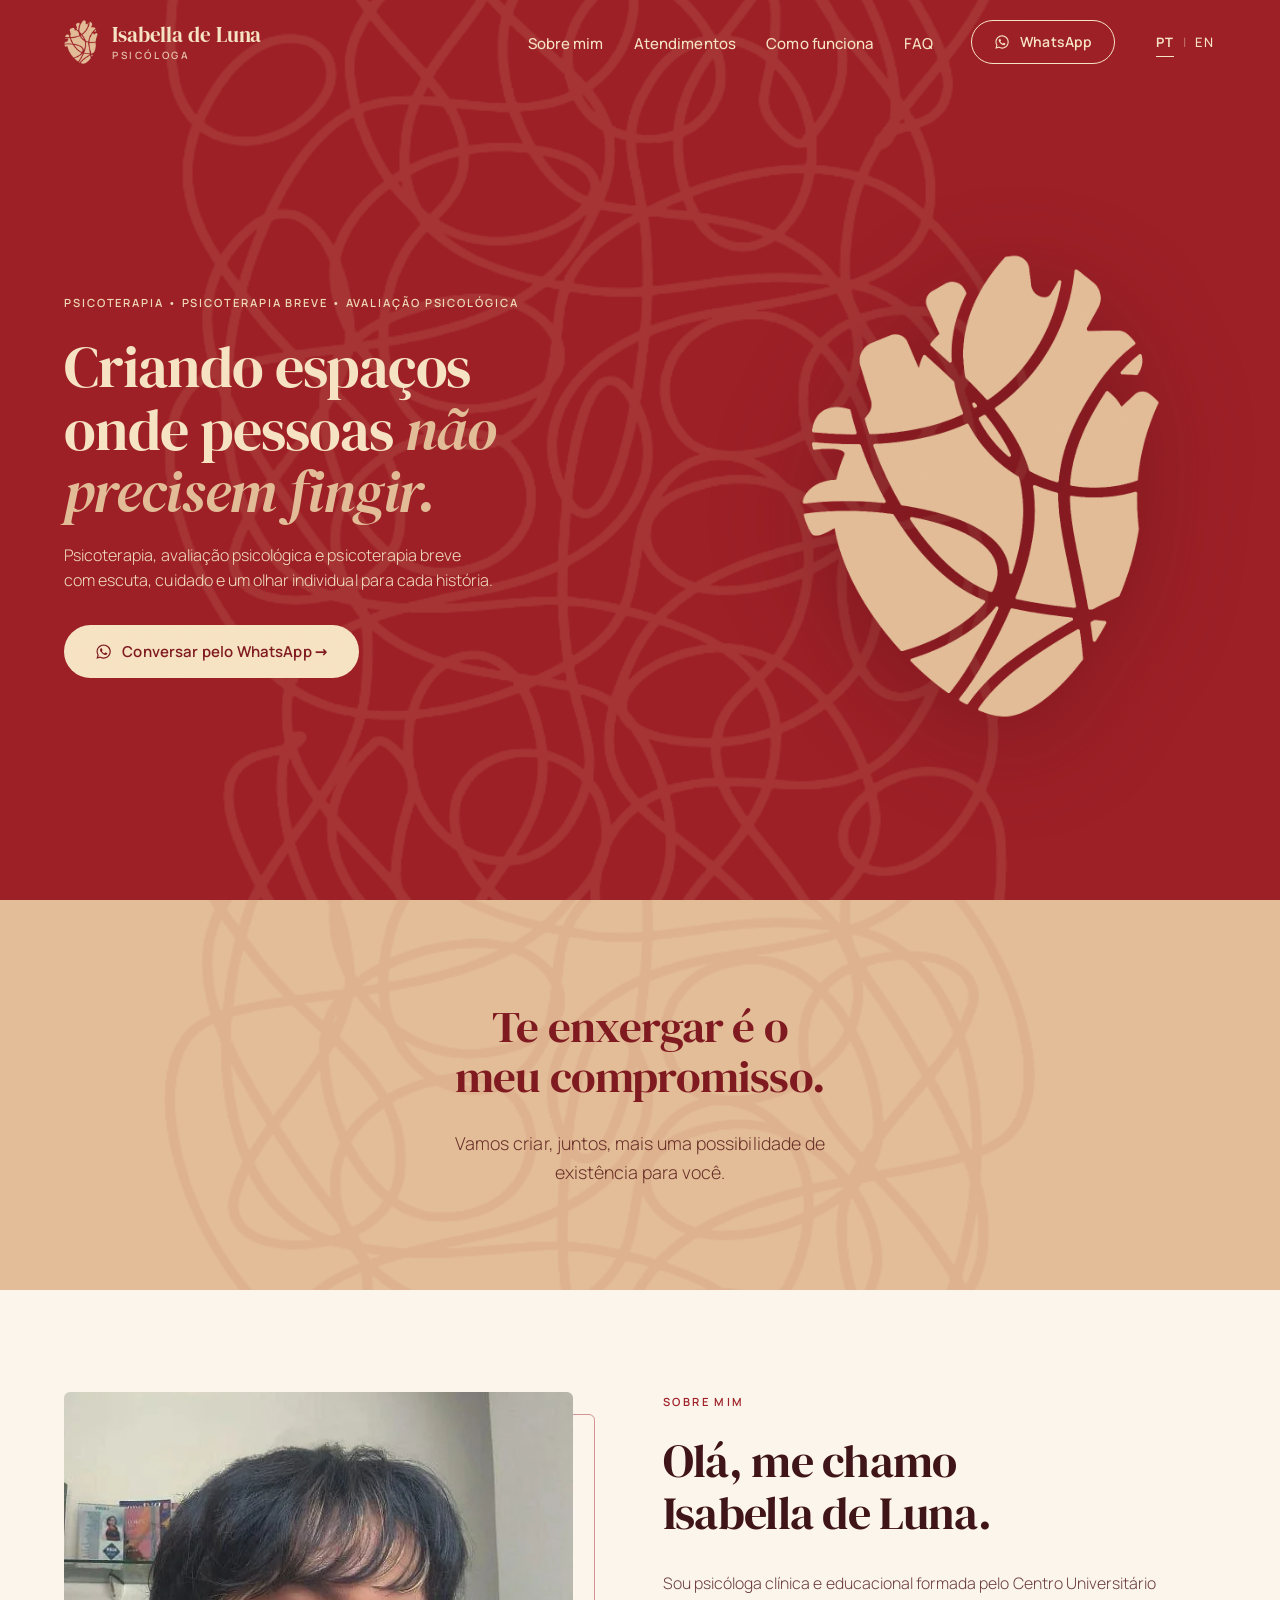
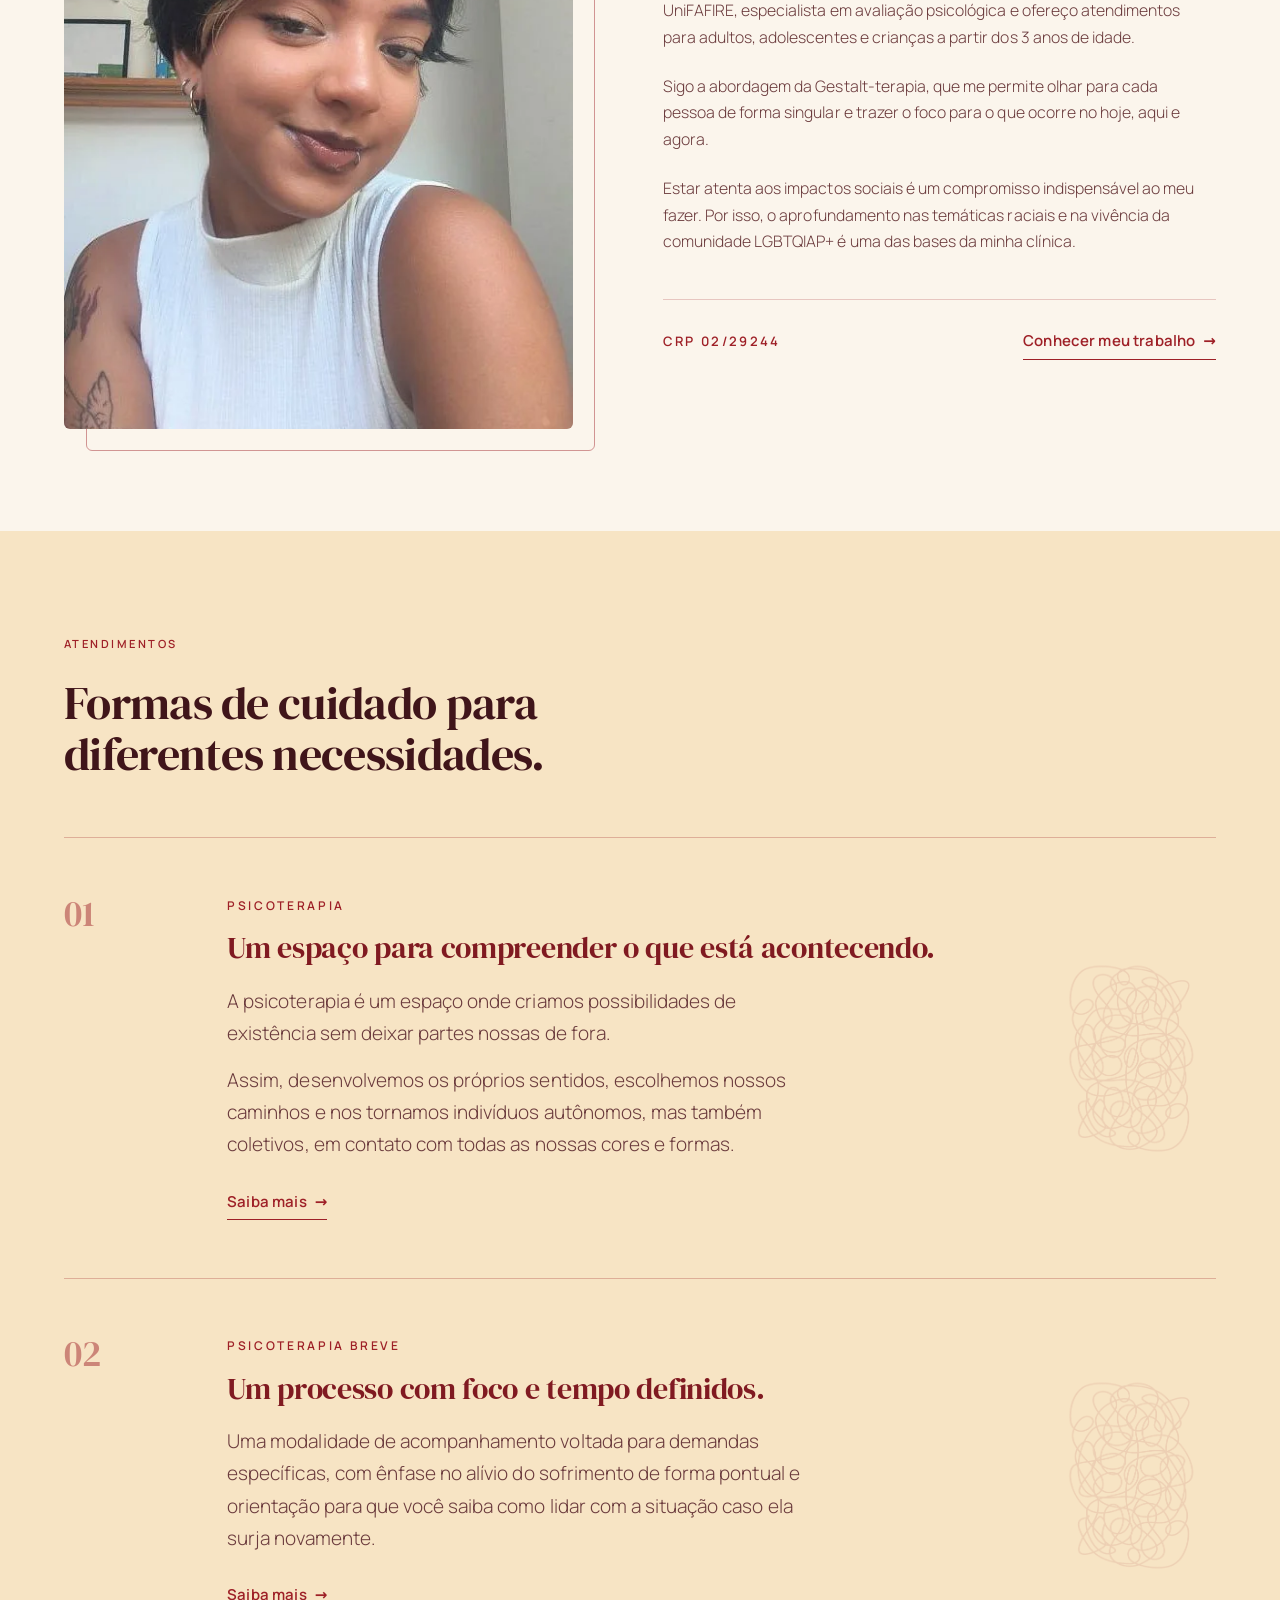
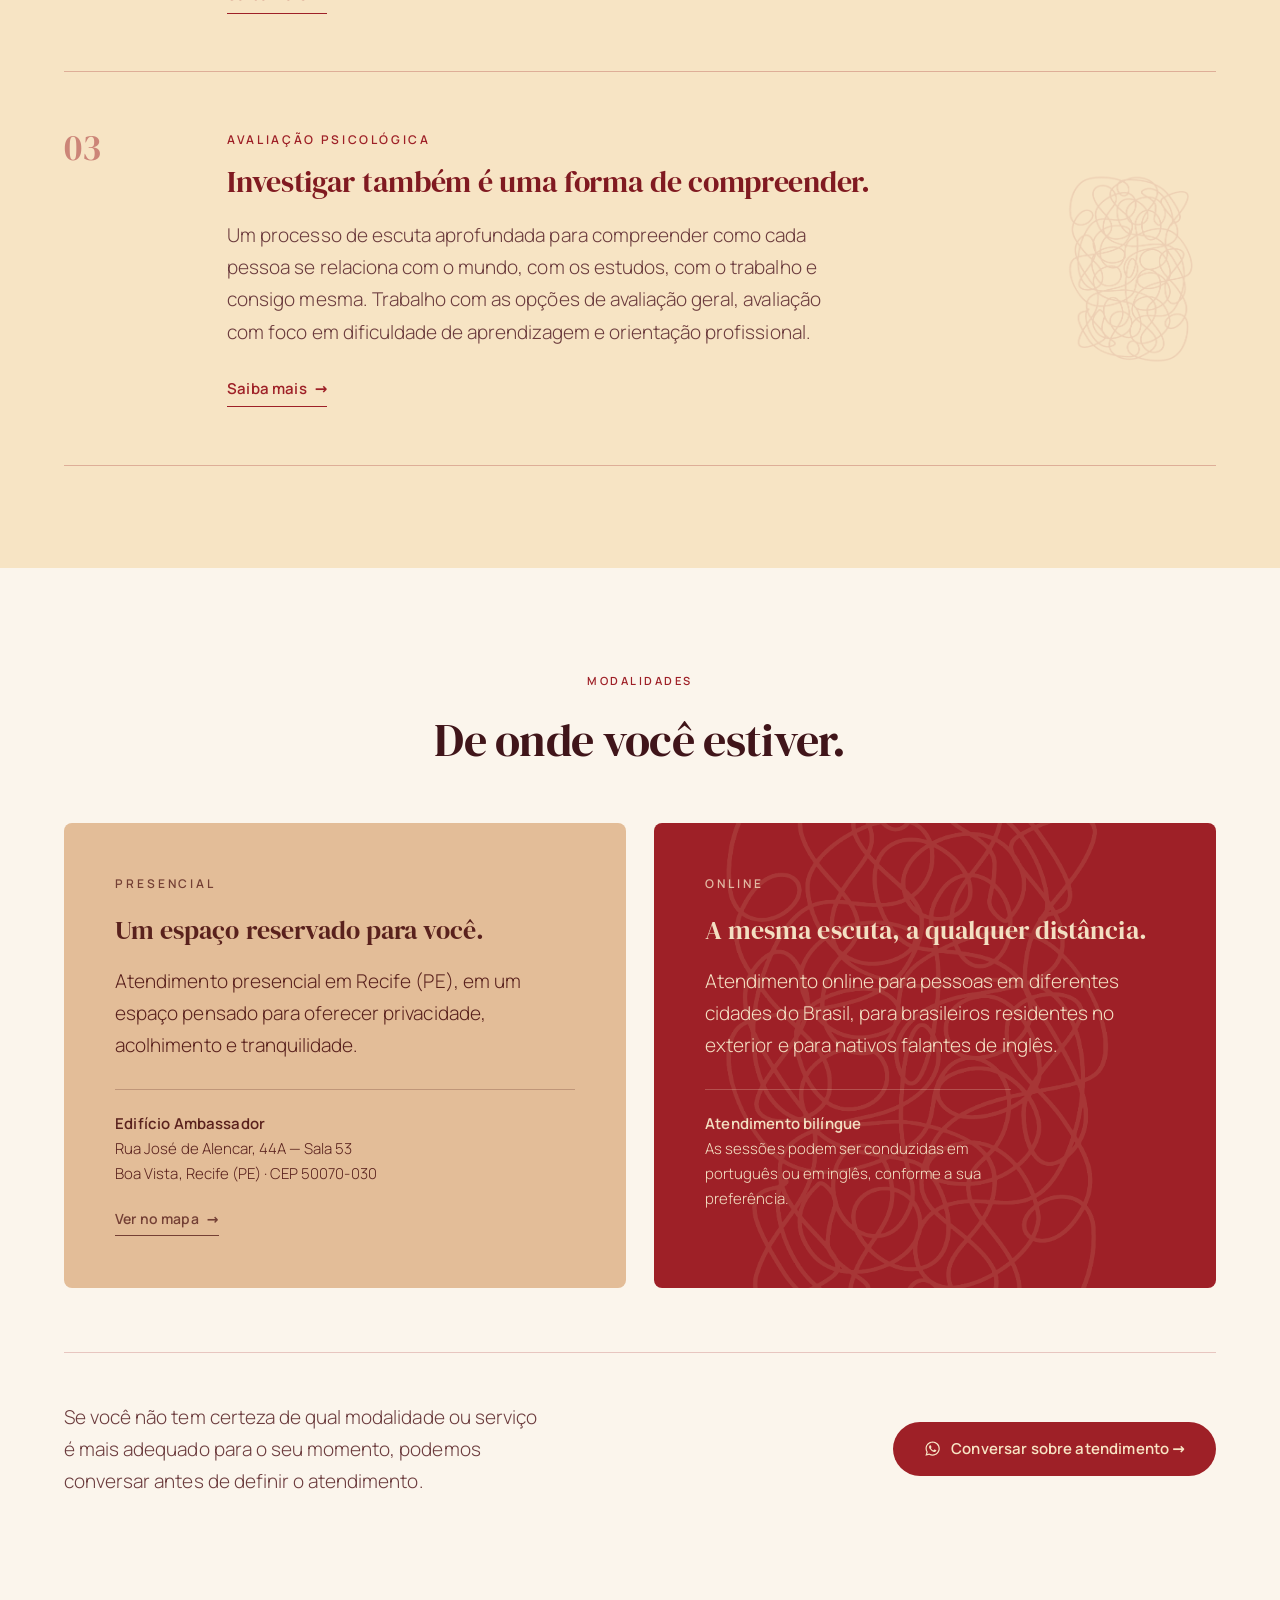
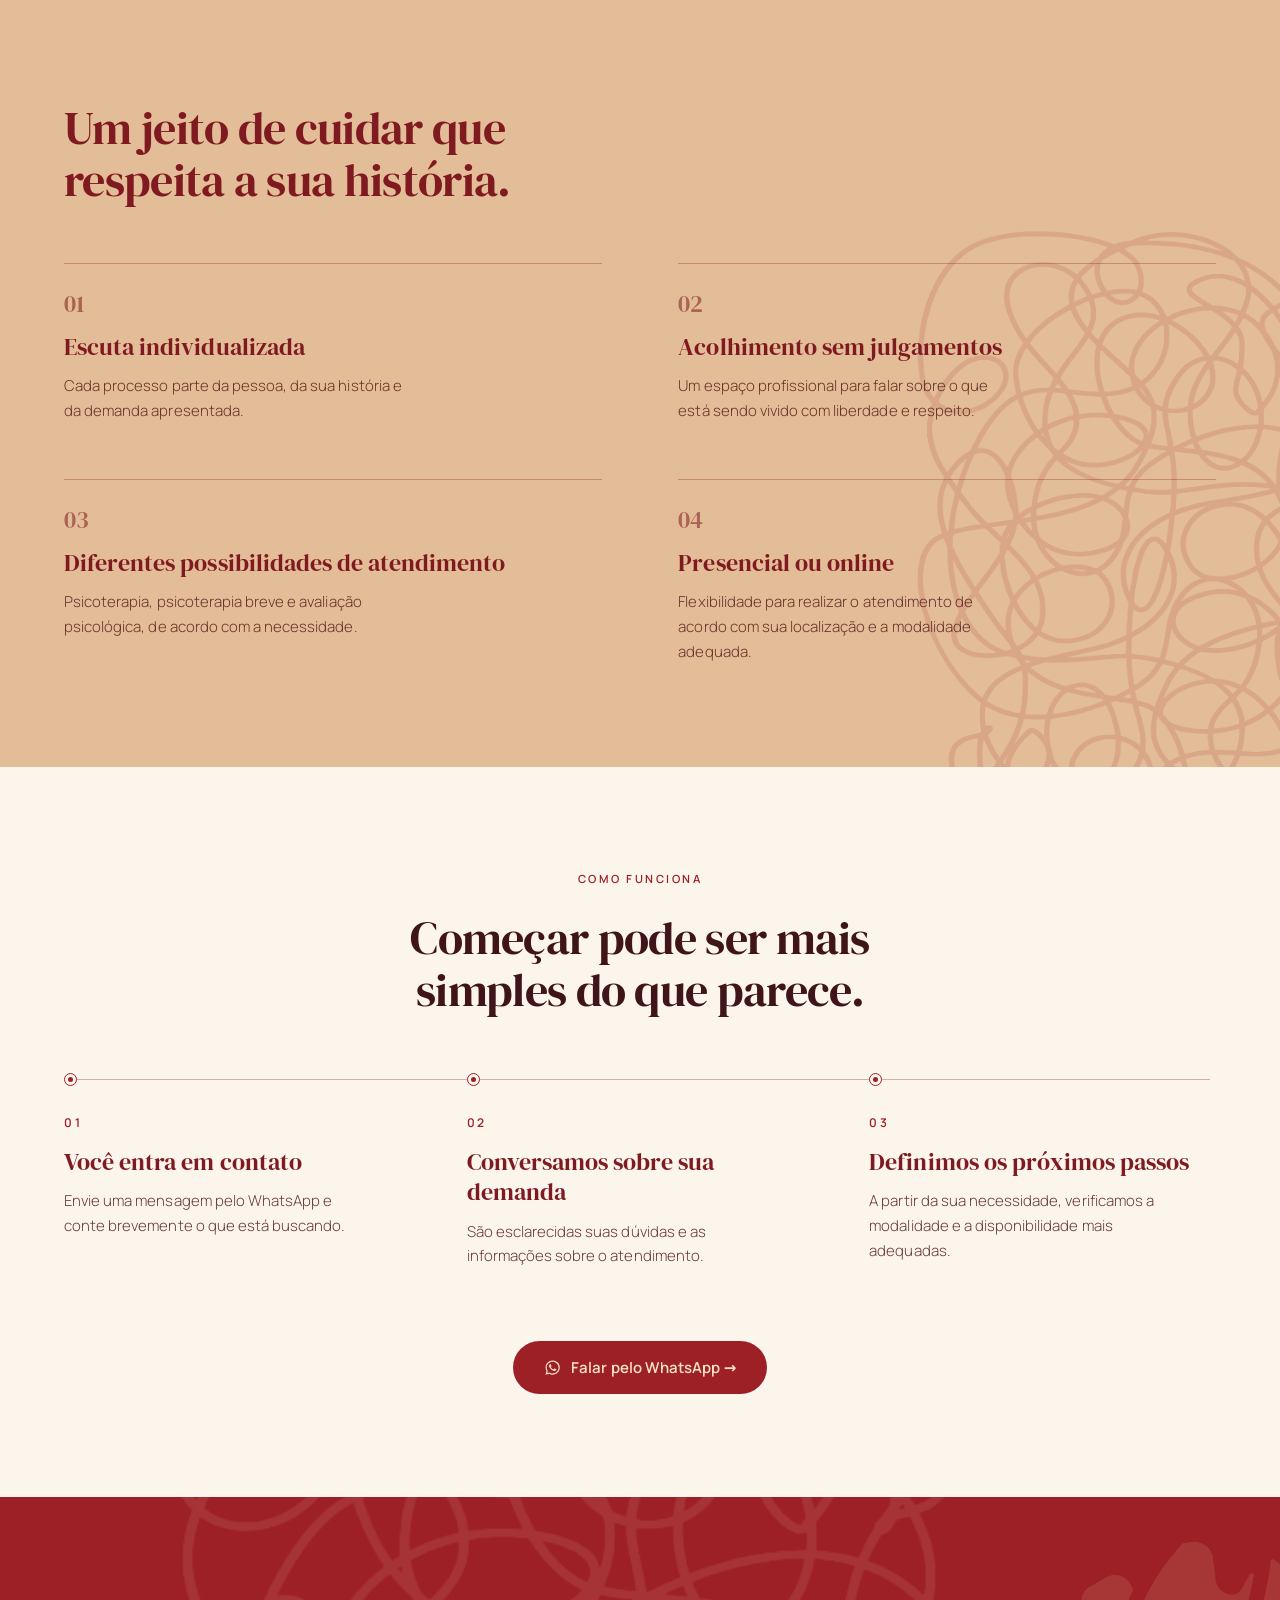
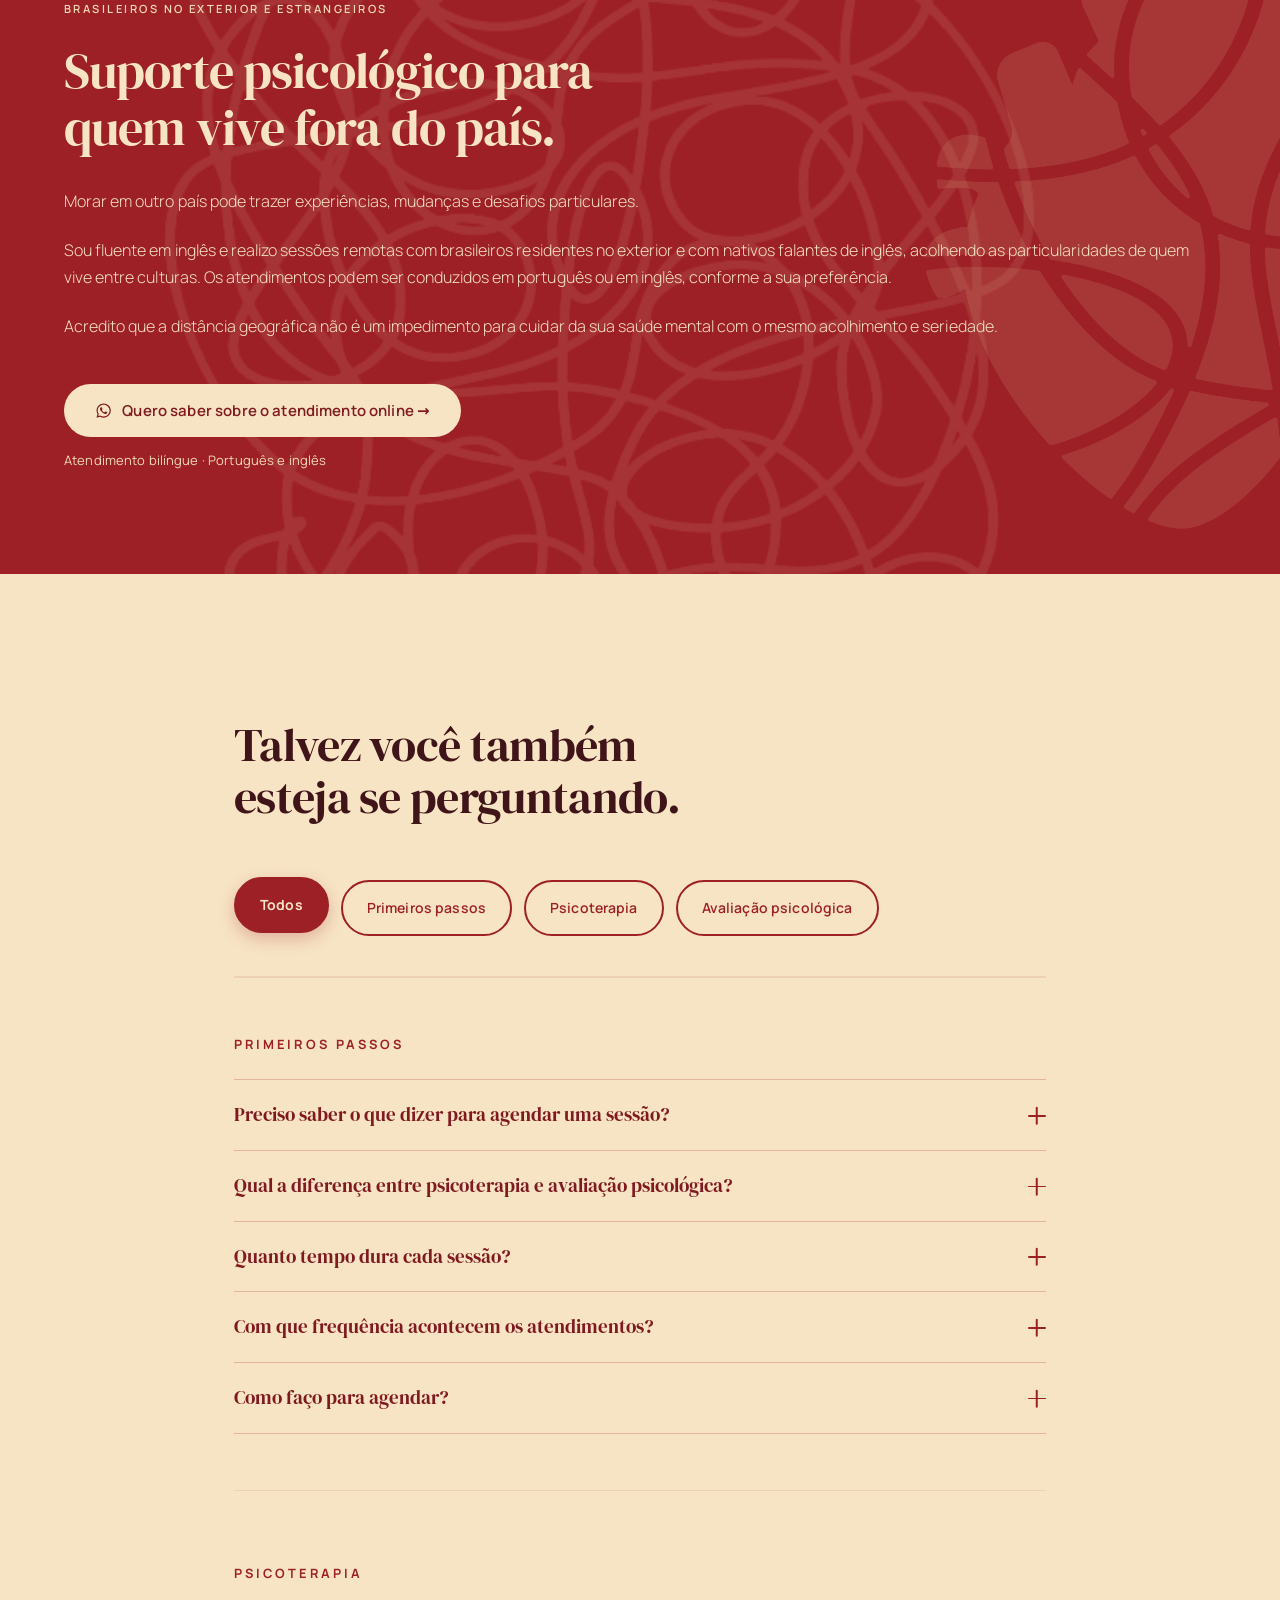
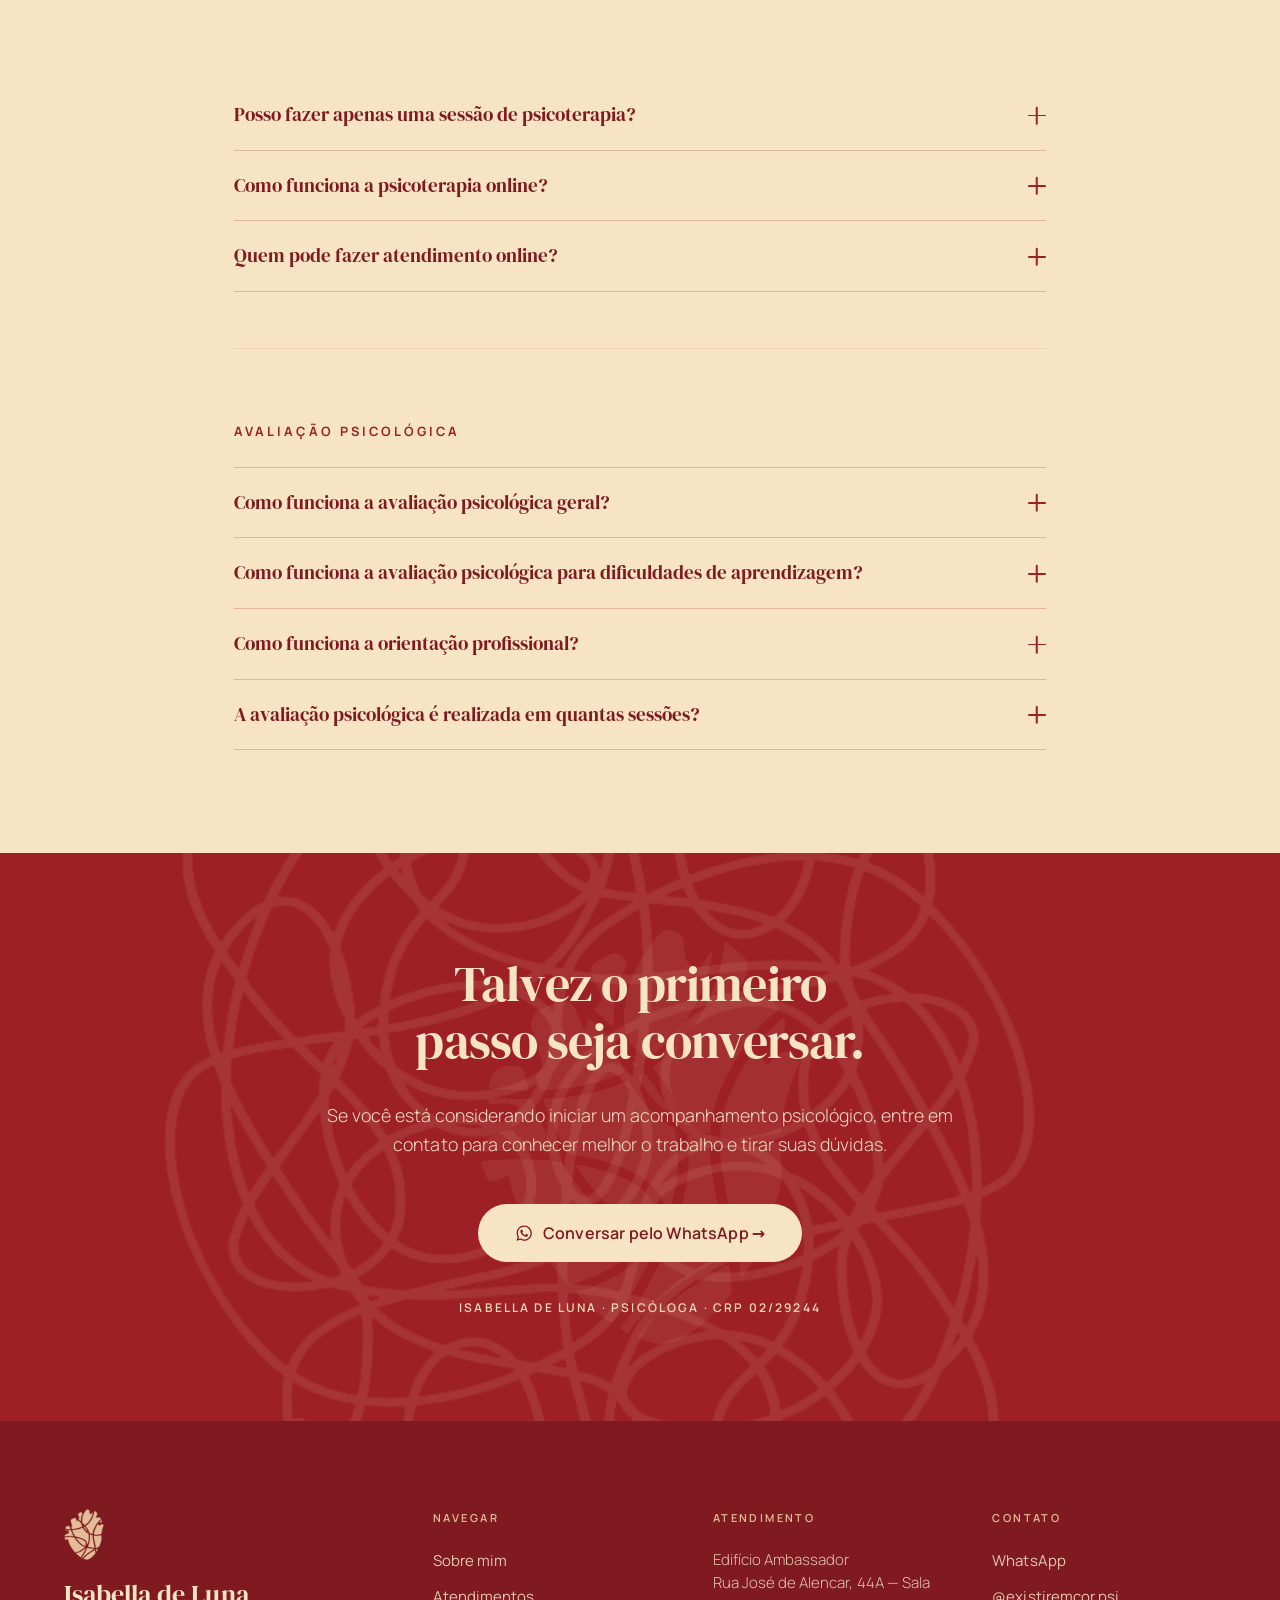
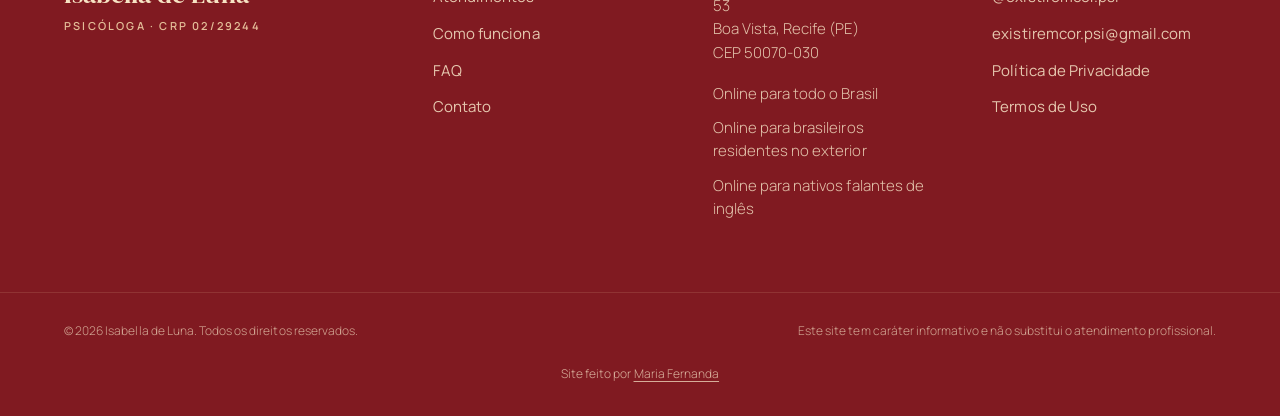
==== commit e9896d1f: "Hospeda as fontes no próprio site e põe Recife no title e na description As fontes DM Serif Display " ====
--- a/index.html
+++ b/index.html
@@ -23,8 +23,8 @@
 </script>
 <style>html[data-i18n-pendente] body { visibility: hidden; }</style>
 
-<title>Isabella de Luna | Psicóloga | Psicoterapia e Avaliação Psicológica</title>
-<meta name="description" content="Psicoterapia, psicoterapia breve e avaliação psicológica em Recife (PE) e online — em português e inglês — para o Brasil, para brasileiros no exterior e para estrangeiros.">
+<title>Isabella de Luna | Psicóloga em Recife e Online</title>
+<meta name="description" content="Psicóloga em Recife (PE): psicoterapia, psicoterapia breve e avaliação psicológica, presencial e online, em português e inglês, no Brasil e no exterior.">
 <meta name="author" content="Isabella de Luna">
 <meta name="theme-color" content="#9E2027">
 
@@ -48,13 +48,13 @@
 <link rel="icon" href="assets/favicon.png" sizes="32x32">
 <link rel="apple-touch-icon" href="assets/apple-touch-icon.png">
 
-<link rel="preconnect" href="https://fonts.googleapis.com">
-<link rel="preconnect" href="https://fonts.gstatic.com" crossorigin>
+<!-- As duas fontes da primeira dobra; as demais chegam pelo @font-face do CSS. -->
+<link rel="preload" as="font" type="font/woff2" href="assets/fontes/dm-serif-display-latin.woff2" crossorigin>
+<link rel="preload" as="font" type="font/woff2" href="assets/fontes/manrope-latin.woff2" crossorigin>
 <!-- type="image/webp" faz o navegador sem suporte simplesmente ignorar o
      preload; ele busca o PNG do <picture> na hora normal. -->
 <link rel="preload" as="image" href="assets/coracao-creme.webp" type="image/webp">
-<link href="https://fonts.googleapis.com/css2?family=DM+Serif+Display:ital@0;1&family=Manrope:wght@300;400;500;600;700&display=swap" rel="stylesheet">
-<link rel="stylesheet" href="styles.css?v=14">
+<link rel="stylesheet" href="styles.css?v=15">
 
 <noscript><style>
   /* Sem JavaScript: nada fica escondido. */
@@ -827,7 +827,7 @@
 </svg>
 
 <script src="script.js?v=7" defer></script>
-<script src="i18n.js?v=7" defer></script>
+<script src="i18n.js?v=8" defer></script>
 <!-- Vercel Web Analytics: sem cookies, medicao agregada. O script vem do
      proprio dominio (/_vercel/insights), entao nao ha terceiro envolvido.
      Precisa estar ativado em Analytics, no painel da Vercel. -->
--- a/styles.css
+++ b/styles.css
@@ -3,6 +3,60 @@
    Sistema visual: coração anatômico + linhas contínuas
    Conceito: "Dar forma ao que sentimos."
    ===================================================================== */
+
+/* ------------------------------------------------------------ FONTES -- */
+/* Servidas pelo próprio site (antes vinham do Google Fonts): sem a ida a
+   outros dois domínios, o CSS das fontes deixa de travar a primeira pintura.
+   Só os subconjuntos latin e latin-ext — o site é em português e inglês.
+   A Manrope é variável: um arquivo cobre os pesos 300 a 700. */
+@font-face {
+  font-family: "DM Serif Display";
+  font-style: normal;
+  font-weight: 400;
+  font-display: swap;
+  src: url("assets/fontes/dm-serif-display-latin-ext.woff2") format("woff2");
+  unicode-range: U+0100-02BA, U+02BD-02C5, U+02C7-02CC, U+02CE-02D7, U+02DD-02FF, U+0304, U+0308, U+0329, U+1D00-1DBF, U+1E00-1E9F, U+1EF2-1EFF, U+2020, U+20A0-20AB, U+20AD-20C4, U+2113, U+2C60-2C7F, U+A720-A7FF;
+}
+@font-face {
+  font-family: "DM Serif Display";
+  font-style: normal;
+  font-weight: 400;
+  font-display: swap;
+  src: url("assets/fontes/dm-serif-display-latin.woff2") format("woff2");
+  unicode-range: U+0000-00FF, U+0131, U+0152-0153, U+02BB-02BC, U+02C6, U+02DA, U+02DC, U+0304, U+0308, U+0329, U+2000-206F, U+20AC, U+2122, U+2191, U+2193, U+2212, U+2215, U+FEFF, U+FFFD;
+}
+@font-face {
+  font-family: "DM Serif Display";
+  font-style: italic;
+  font-weight: 400;
+  font-display: swap;
+  src: url("assets/fontes/dm-serif-display-italic-latin-ext.woff2") format("woff2");
+  unicode-range: U+0100-02BA, U+02BD-02C5, U+02C7-02CC, U+02CE-02D7, U+02DD-02FF, U+0304, U+0308, U+0329, U+1D00-1DBF, U+1E00-1E9F, U+1EF2-1EFF, U+2020, U+20A0-20AB, U+20AD-20C4, U+2113, U+2C60-2C7F, U+A720-A7FF;
+}
+@font-face {
+  font-family: "DM Serif Display";
+  font-style: italic;
+  font-weight: 400;
+  font-display: swap;
+  src: url("assets/fontes/dm-serif-display-italic-latin.woff2") format("woff2");
+  unicode-range: U+0000-00FF, U+0131, U+0152-0153, U+02BB-02BC, U+02C6, U+02DA, U+02DC, U+0304, U+0308, U+0329, U+2000-206F, U+20AC, U+2122, U+2191, U+2193, U+2212, U+2215, U+FEFF, U+FFFD;
+}
+@font-face {
+  font-family: "Manrope";
+  font-style: normal;
+  font-weight: 300 700;
+  font-display: swap;
+  src: url("assets/fontes/manrope-latin-ext.woff2") format("woff2");
+  unicode-range: U+0100-02BA, U+02BD-02C5, U+02C7-02CC, U+02CE-02D7, U+02DD-02FF, U+0304, U+0308, U+0329, U+1D00-1DBF, U+1E00-1E9F, U+1EF2-1EFF, U+2020, U+20A0-20AB, U+20AD-20C4, U+2113, U+2C60-2C7F, U+A720-A7FF;
+}
+@font-face {
+  font-family: "Manrope";
+  font-style: normal;
+  font-weight: 300 700;
+  font-display: swap;
+  src: url("assets/fontes/manrope-latin.woff2") format("woff2");
+  unicode-range: U+0000-00FF, U+0131, U+0152-0153, U+02BB-02BC, U+02C6, U+02DA, U+02DC, U+0304, U+0308, U+0329, U+2000-206F, U+20AC, U+2122, U+2191, U+2193, U+2212, U+2215, U+FEFF, U+FFFD;
+}
 
 /* ----------------------------------------------------------- TOKENS -- */
 :root {
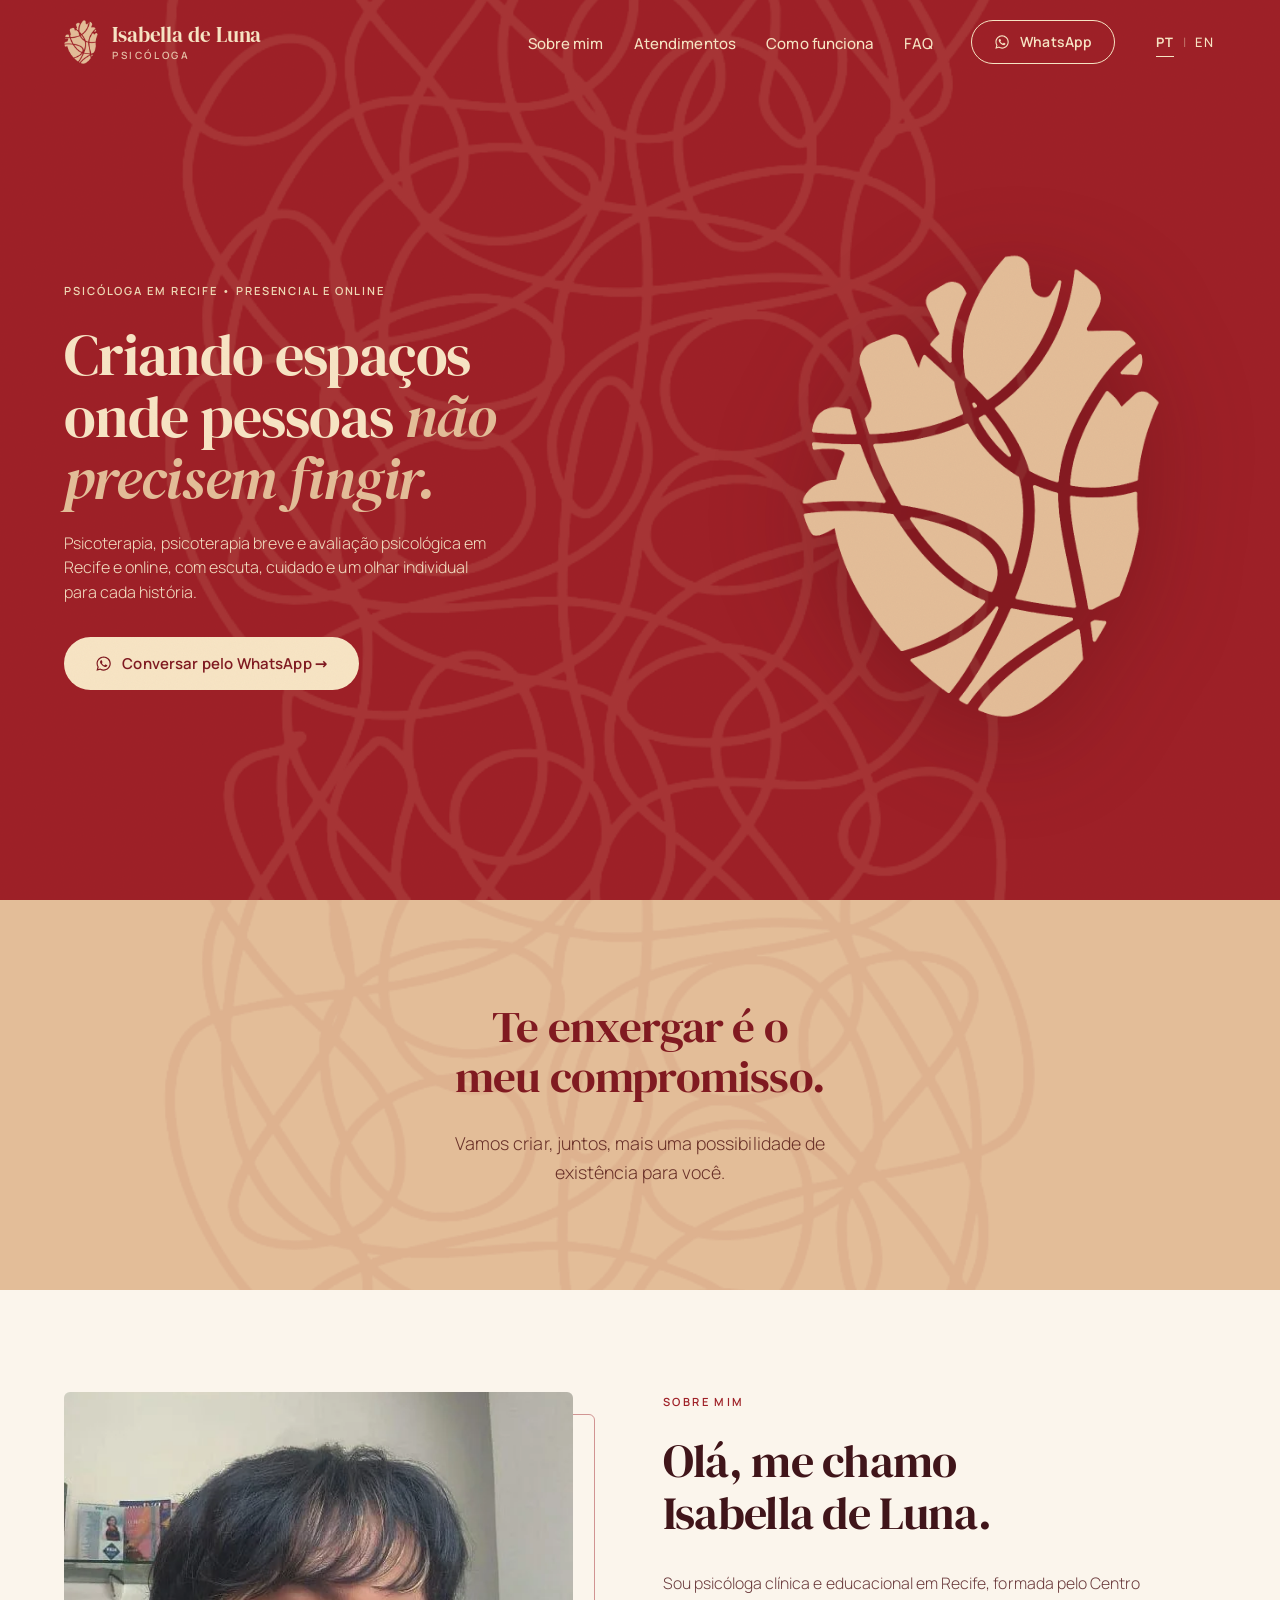
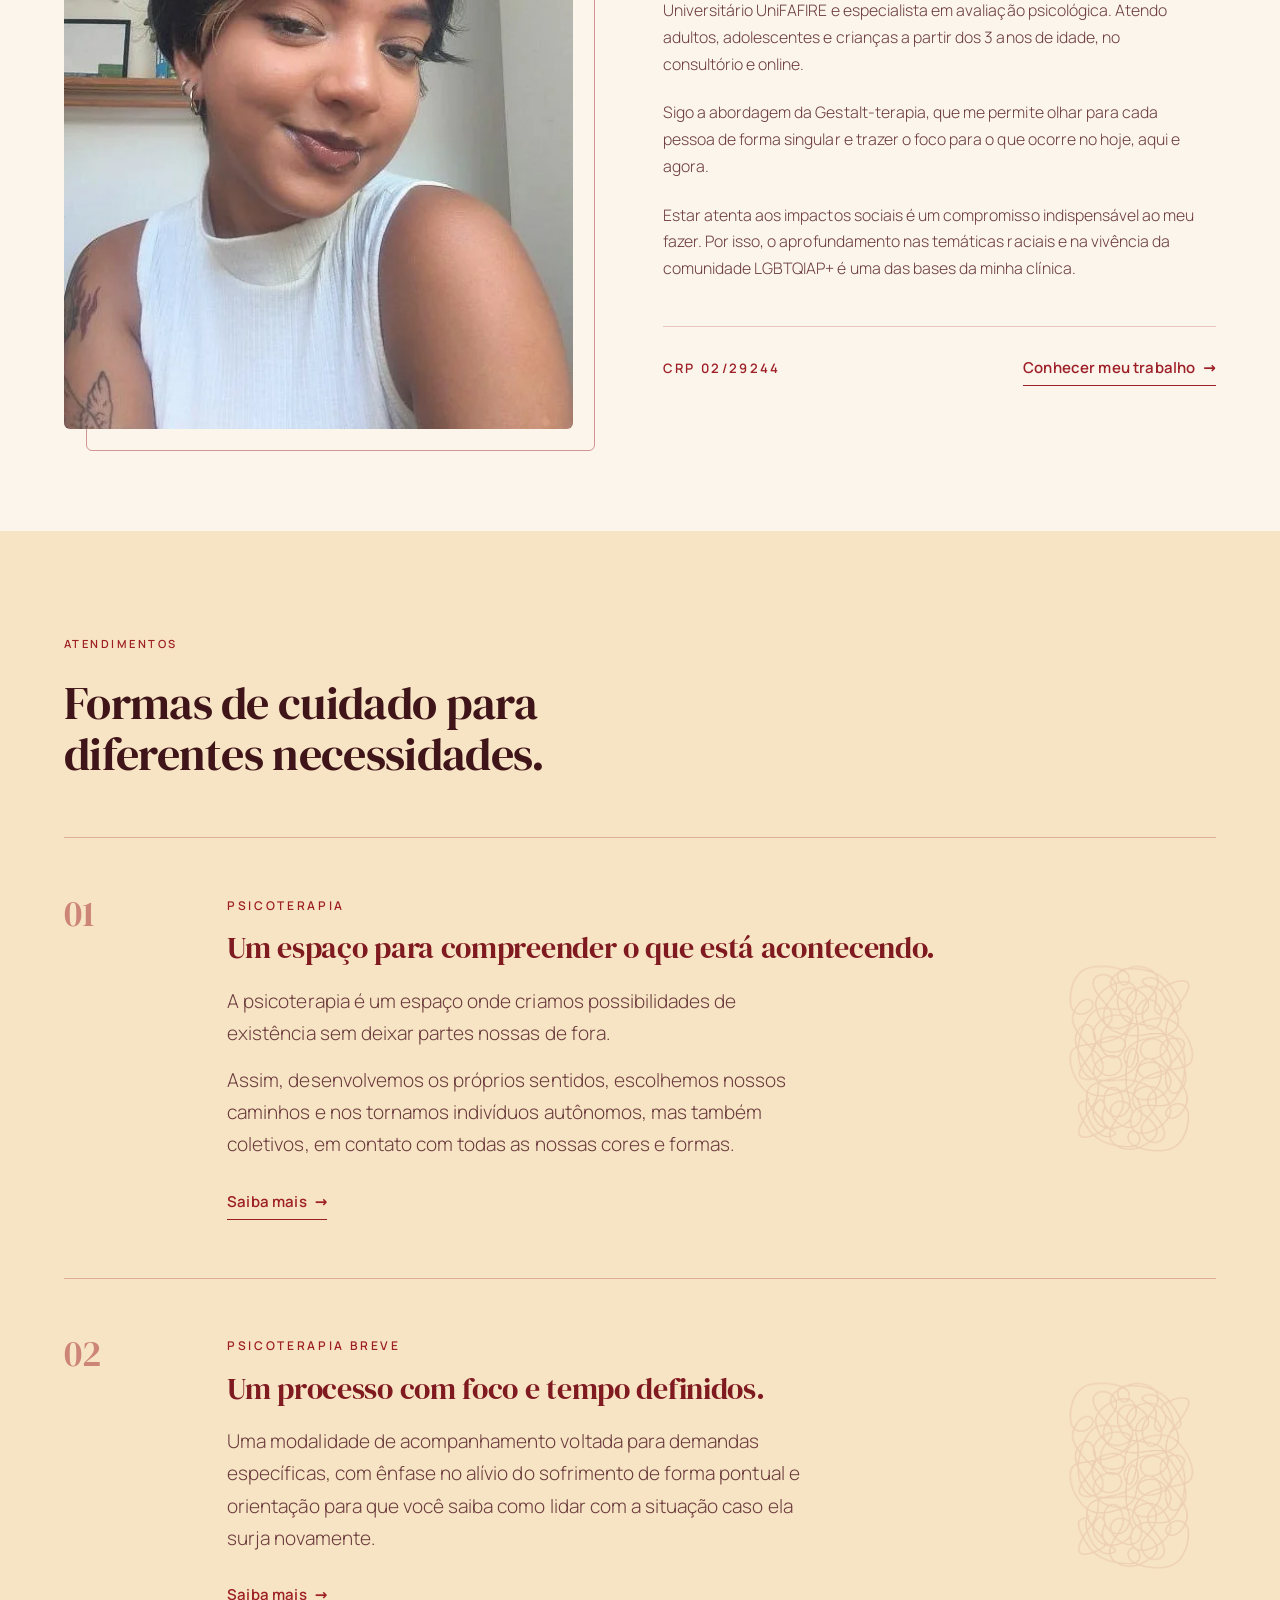
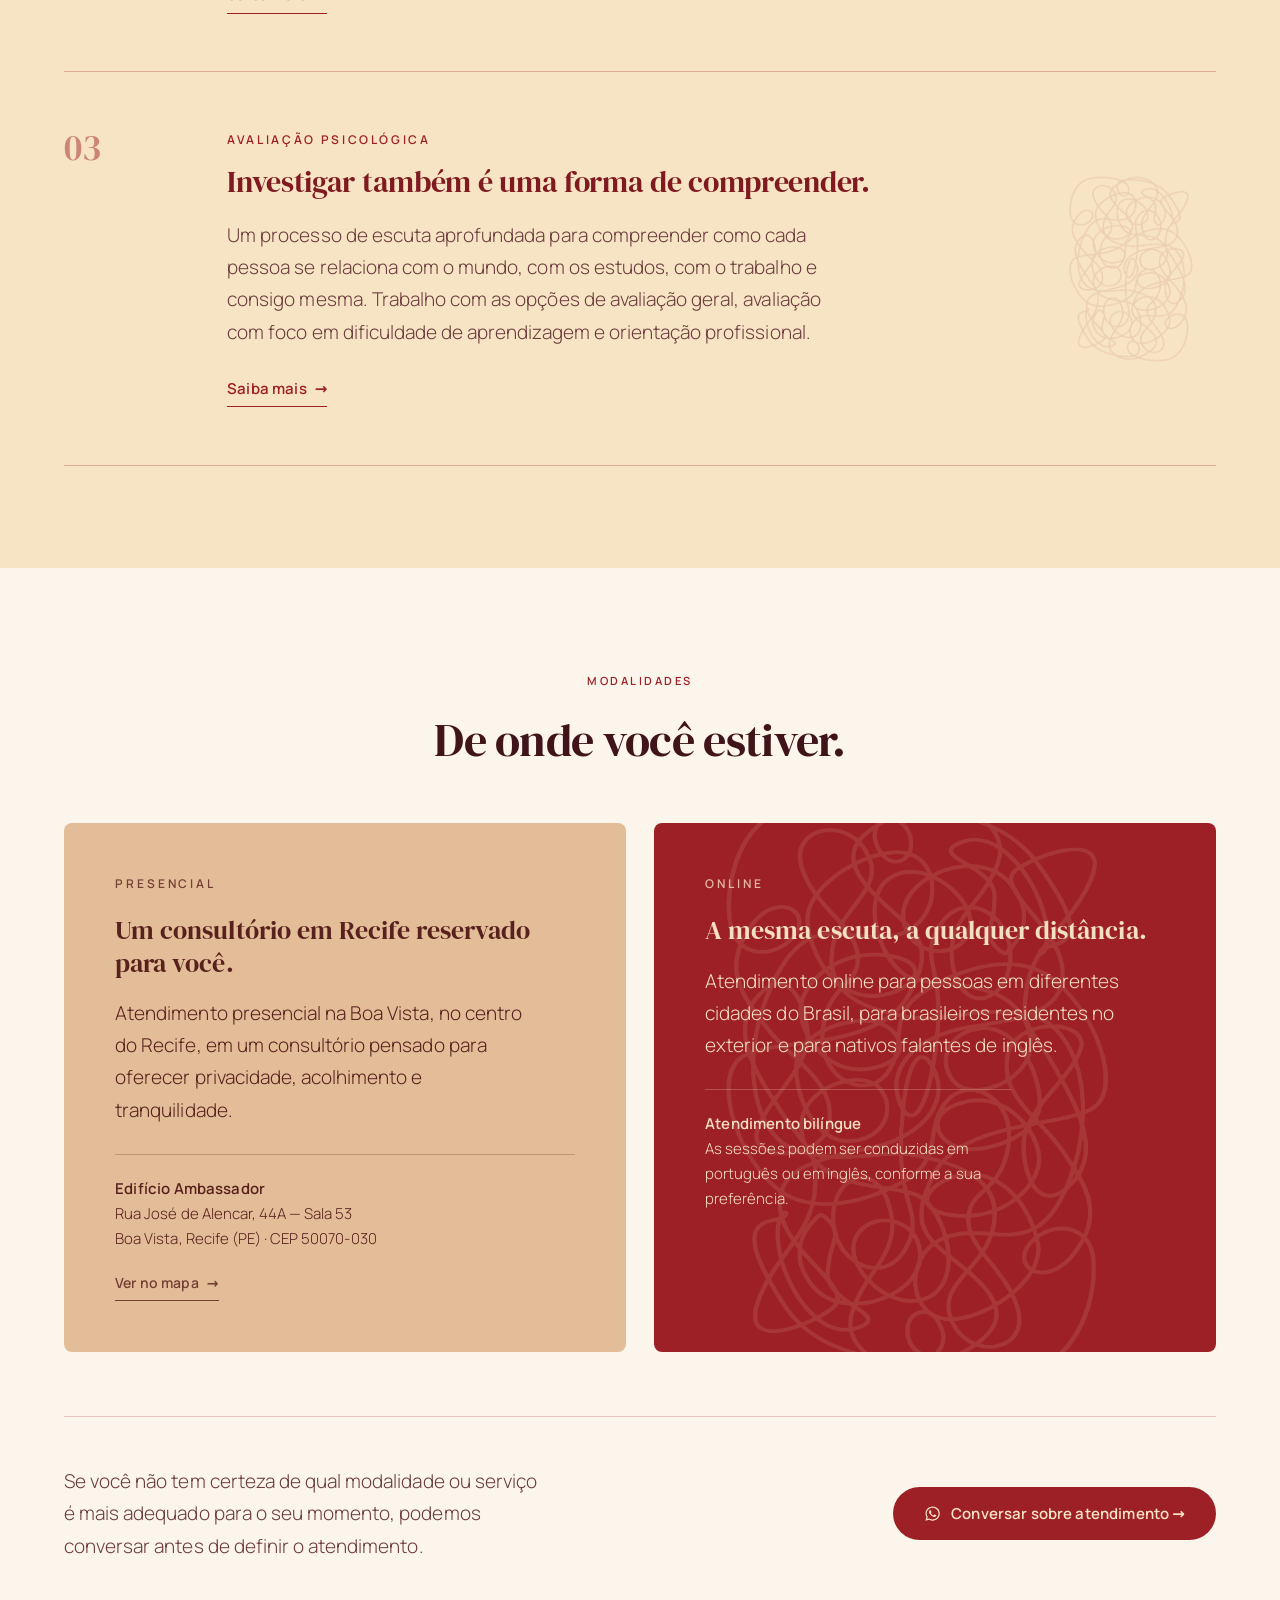
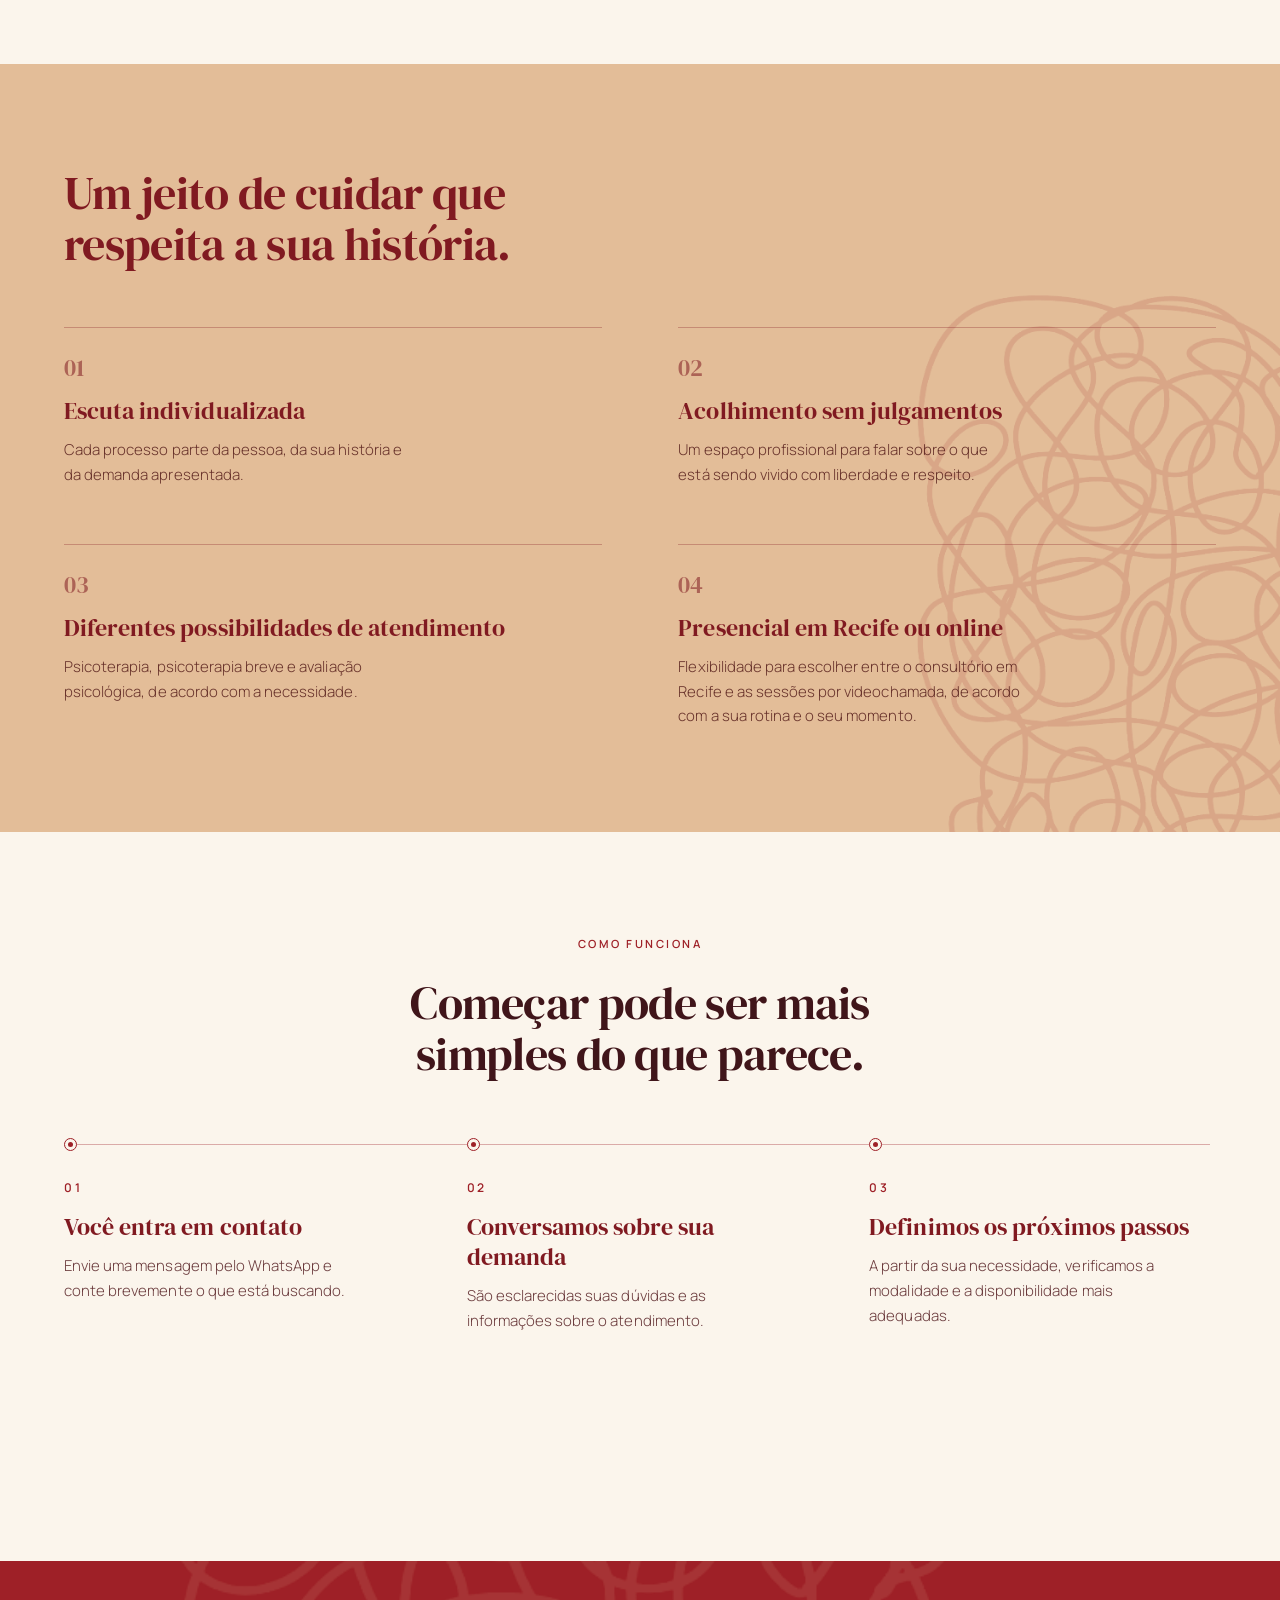
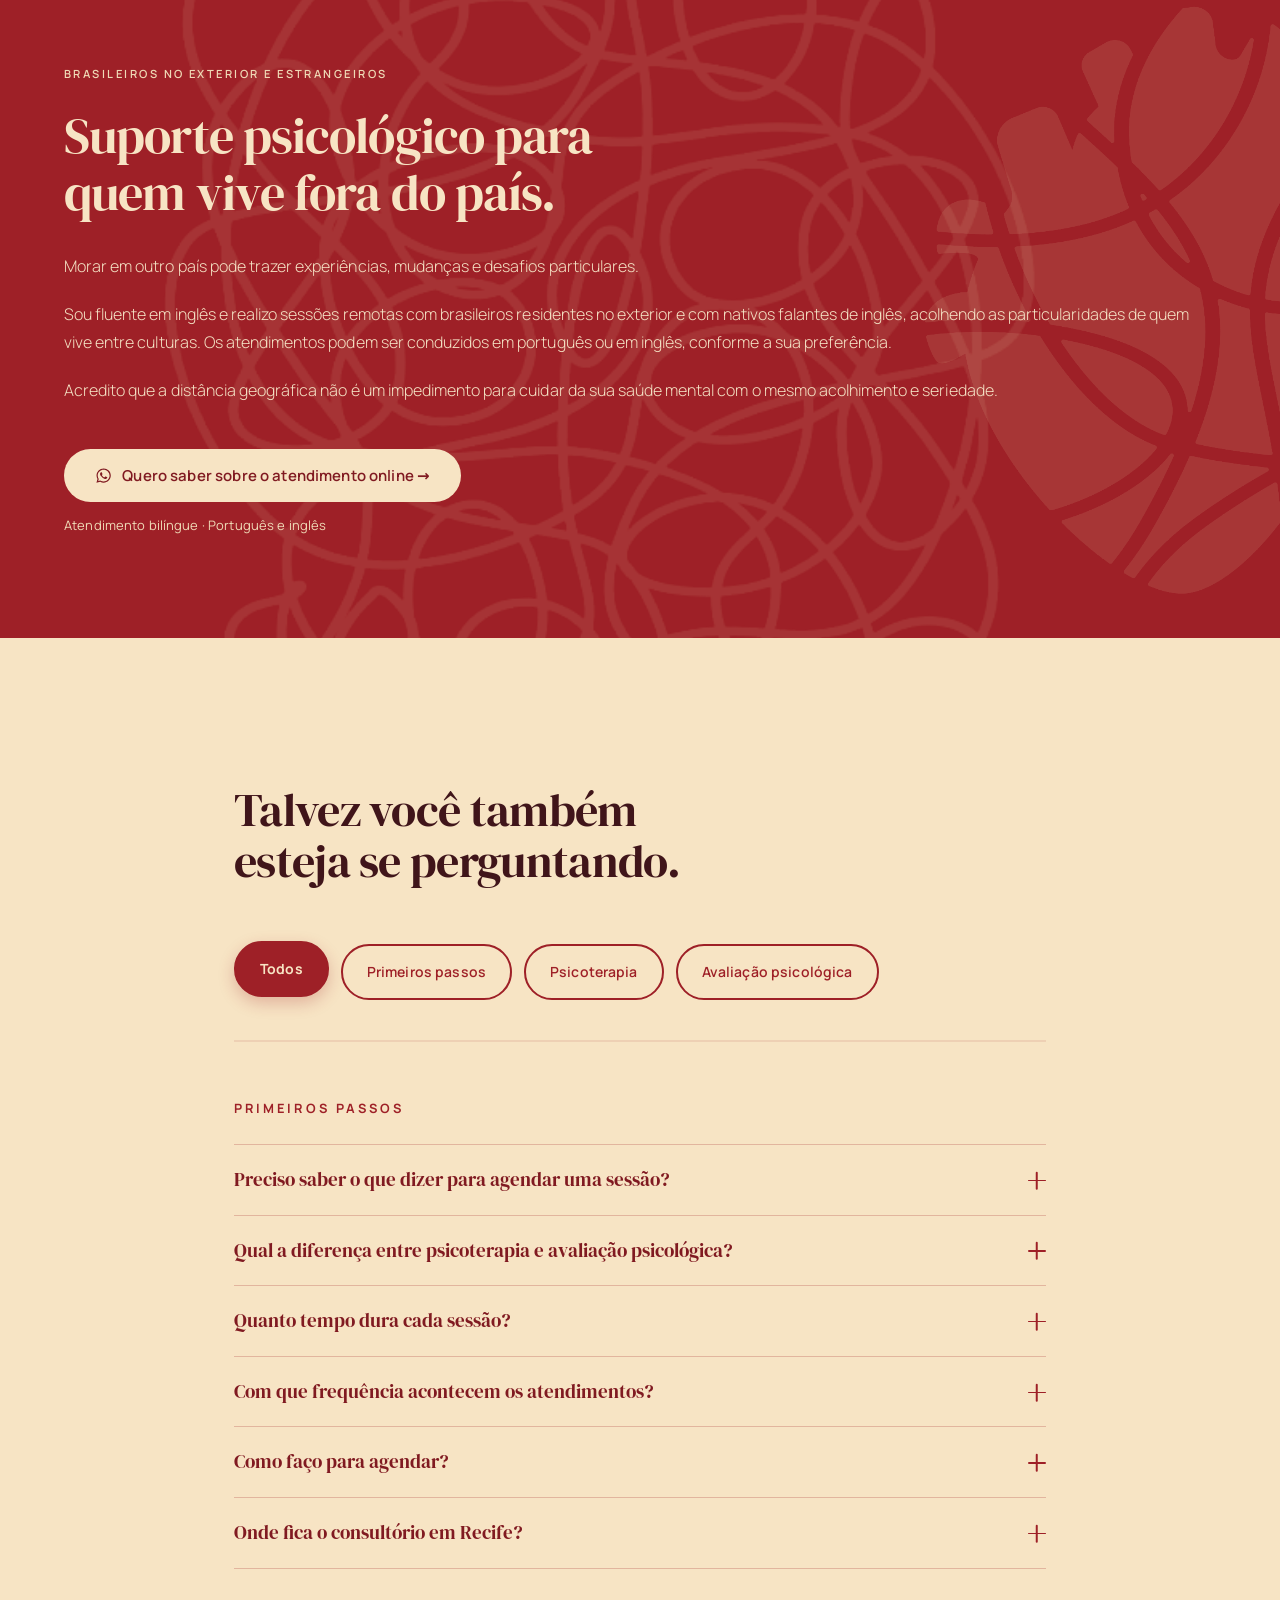
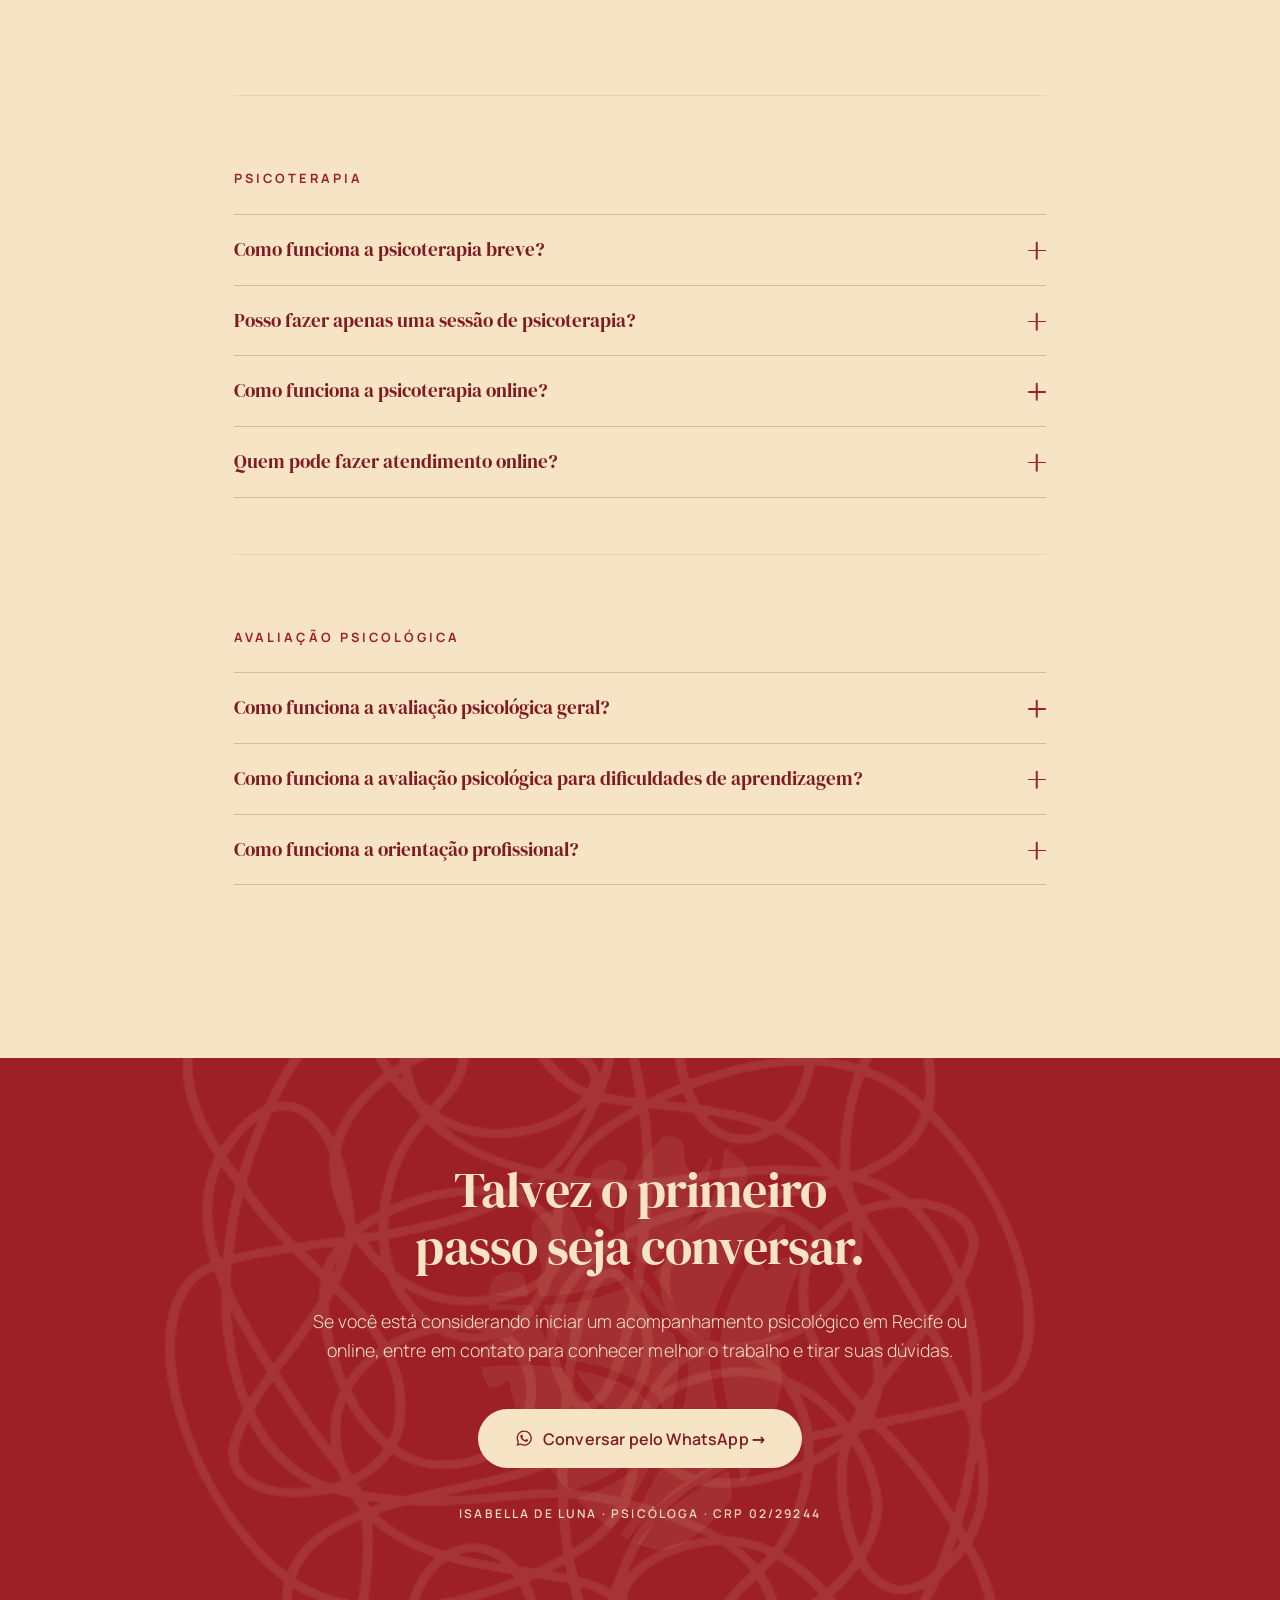
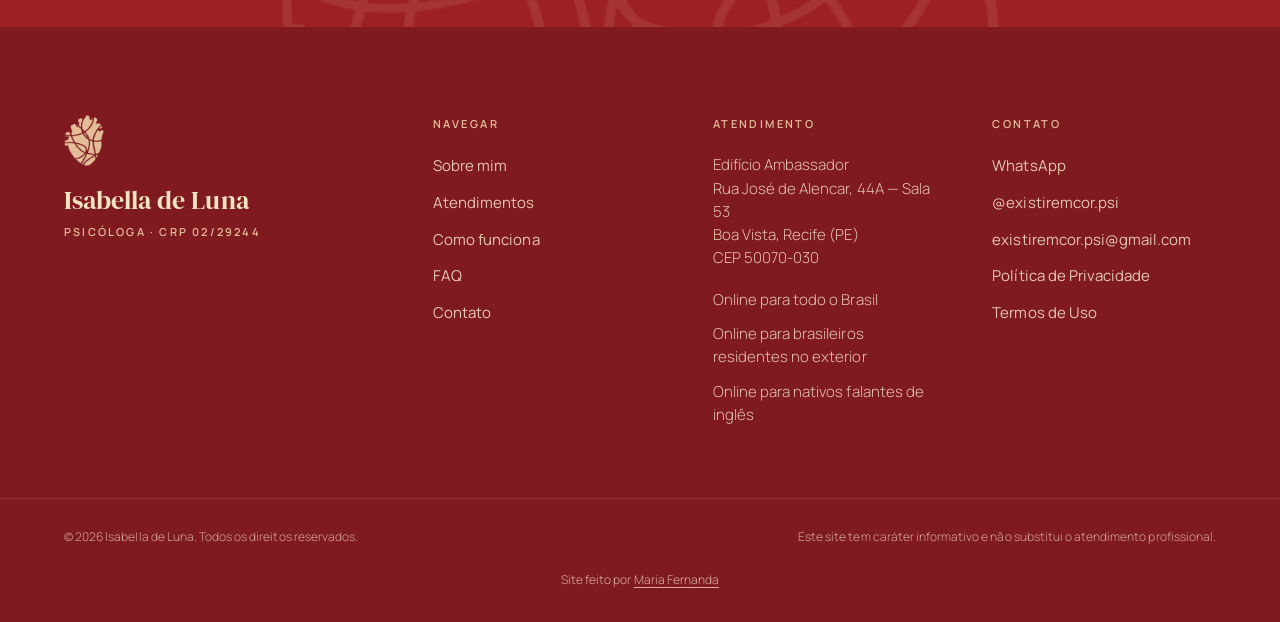
==== commit 9150f8b7: "Põe "psicóloga em Recife" nos textos da página inicial A página aparecia só para buscas pelo nome. A" ====
--- a/index.html
+++ b/index.html
@@ -170,15 +170,14 @@
 
   <div class="hero__interno">
     <div class="hero__texto">
-      <p class="rotulo rotulo--trio reveal" data-i18n-html="hero.rotulo">Psicoterapia <span aria-hidden="true">•</span> Psicoterapia breve <span aria-hidden="true">•</span> Avaliação psicológica</p>
-
-      <h1 class="hero__titulo reveal" style="--atraso:80ms" data-i18n-html="hero.titulo">
+      <h1 class="rotulo rotulo--trio reveal" data-i18n-html="hero.rotulo">Psicóloga em Recife <span aria-hidden="true">•</span> Presencial e online</h1>
+
+      <p class="hero__titulo reveal" style="--atraso:80ms" data-i18n-html="hero.titulo">
         Criando espaços onde pessoas <em>não precisem fingir.</em>
-      </h1>
+      </p>
 
       <p class="hero__sub reveal" style="--atraso:160ms" data-i18n="hero.sub">
-        Psicoterapia, avaliação psicológica e psicoterapia breve com escuta,
-        cuidado e um olhar individual para cada história.
+        Psicoterapia, psicoterapia breve e avaliação psicológica em Recife e online, com escuta, cuidado e um olhar individual para cada história.
       </p>
 
       <div class="hero__acao reveal" style="--atraso:220ms">
@@ -225,7 +224,7 @@
            srcset="assets/isabella-small.jpg?v=2 420w, assets/isabella.jpg?v=2 525w"
            sizes="(max-width: 900px) 86vw, 38vw"
            data-i18n-attr="alt:sobre.alt"
-           alt="Retrato de Isabella de Luna, psicóloga."
+           alt="Retrato de Isabella de Luna, psicóloga em Recife."
            width="525" height="1072" loading="lazy" decoding="async">
       </picture>
     </figure>
@@ -238,9 +237,7 @@
 
       <div class="prosa reveal" style="--atraso:140ms">
         <p data-i18n="sobre.p1">
-          Sou psicóloga clínica e educacional formada pelo Centro Universitário
-          UniFAFIRE, especialista em avaliação psicológica e ofereço atendimentos
-          para adultos, adolescentes e crianças a partir dos 3 anos de idade.
+          Sou psicóloga clínica e educacional em Recife, formada pelo Centro Universitário UniFAFIRE e especialista em avaliação psicológica. Atendo adultos, adolescentes e crianças a partir dos 3 anos de idade, no consultório e online.
         </p>
         <p data-i18n="sobre.p2">
           Sigo a abordagem da Gestalt-terapia, que me permite olhar para cada pessoa
@@ -355,10 +352,9 @@
     <div class="modalidades__grade">
       <article class="modalidade modalidade--presencial reveal">
         <p class="modalidade__rotulo" data-i18n="presencial.rotulo">Presencial</p>
-        <h3 class="modalidade__titulo" data-i18n="presencial.titulo">Um espaço reservado para você.</h3>
+        <h3 class="modalidade__titulo" data-i18n="presencial.titulo">Um consultório em Recife reservado para você.</h3>
         <p data-i18n="presencial.texto">
-          Atendimento presencial em Recife (PE), em um espaço
-          pensado para oferecer privacidade, acolhimento e tranquilidade.
+          Atendimento presencial na Boa Vista, no centro do Recife, em um consultório pensado para oferecer privacidade, acolhimento e tranquilidade.
         </p>
 
         <address class="endereco" data-i18n-html="presencial.endereco">
@@ -431,8 +427,8 @@
       </li>
       <li class="diferencial reveal" style="--atraso:240ms">
         <p class="diferencial__num" aria-hidden="true">04</p>
-        <h3 class="diferencial__titulo" data-i18n="dif4.titulo">Presencial ou online</h3>
-        <p data-i18n="dif4.texto">Flexibilidade para realizar o atendimento de acordo com sua localização e a modalidade adequada.</p>
+        <h3 class="diferencial__titulo" data-i18n="dif4.titulo">Presencial em Recife ou online</h3>
+        <p data-i18n="dif4.texto">Flexibilidade para escolher entre o consultório em Recife e as sessões por videochamada, de acordo com a sua rotina e o seu momento.</p>
       </li>
     </ol>
   </div>
@@ -597,6 +593,30 @@
             </div>
           </div>
 
+          <div class="acordeao__item reveal">
+            <h4 class="acordeao__cabecalho"><button class="acordeao__gatilho" type="button" aria-expanded="false" aria-controls="faq-14" id="faq-14-btn">
+              <span data-i18n="faq.q14">Onde fica o consultório em Recife?</span>
+              <span class="acordeao__icone" aria-hidden="true"></span>
+            </button></h4>
+            <div class="acordeao__painel" id="faq-14" role="region" aria-labelledby="faq-14-btn" hidden>
+              <div class="acordeao__conteudo">
+                <p data-i18n="faq.a14">No Edifício Ambassador, na Rua José de Alencar, 44A, sala 53, bairro da Boa Vista, no centro do Recife. Se você mora em outra cidade ou prefere não se deslocar, o atendimento também pode ser online.</p>
+              </div>
+            </div>
+          </div>
+
+          <div class="acordeao__item reveal">
+            <h4 class="acordeao__cabecalho"><button class="acordeao__gatilho" type="button" aria-expanded="false" aria-controls="faq-15" id="faq-15-btn">
+              <span data-i18n="faq.q15">Você atende crianças e adolescentes?</span>
+              <span class="acordeao__icone" aria-hidden="true"></span>
+            </button></h4>
+            <div class="acordeao__painel" id="faq-15" role="region" aria-labelledby="faq-15-btn" hidden>
+              <div class="acordeao__conteudo">
+                <p data-i18n="faq.a15">Sim. Atendo crianças a partir dos 3 anos, adolescentes e adultos. Entre em contato para conversarmos sobre a demanda e sobre como o atendimento pode funcionar para a idade de quem será atendido.</p>
+              </div>
+            </div>
+          </div>
+
         </div>
       </div>
 
@@ -727,8 +747,7 @@
   <div class="interno centralizado">
     <h2 class="titulo-editorial reveal" data-i18n="final.titulo">Talvez o primeiro passo seja conversar.</h2>
     <p class="texto-grande texto-grande--claro reveal" style="--atraso:100ms" data-i18n="final.texto">
-      Se você está considerando iniciar um acompanhamento psicológico, entre em
-      contato para conhecer melhor o trabalho e tirar suas dúvidas.
+      Se você está considerando iniciar um acompanhamento psicológico em Recife ou online, entre em contato para conhecer melhor o trabalho e tirar suas dúvidas.
     </p>
     <a class="botao botao--claro botao--grande reveal" style="--atraso:180ms" data-wa href="#contato">
       <svg class="icone-zap" viewBox="0 0 24 24" aria-hidden="true" focusable="false"><use href="#zap"/></svg>
@@ -827,7 +846,7 @@
 </svg>
 
 <script src="script.js?v=7" defer></script>
-<script src="i18n.js?v=8" defer></script>
+<script src="i18n.js?v=9" defer></script>
 <!-- Vercel Web Analytics: sem cookies, medicao agregada. O script vem do
      proprio dominio (/_vercel/insights), entao nao ha terceiro envolvido.
      Precisa estar ativado em Analytics, no painel da Vercel. -->
